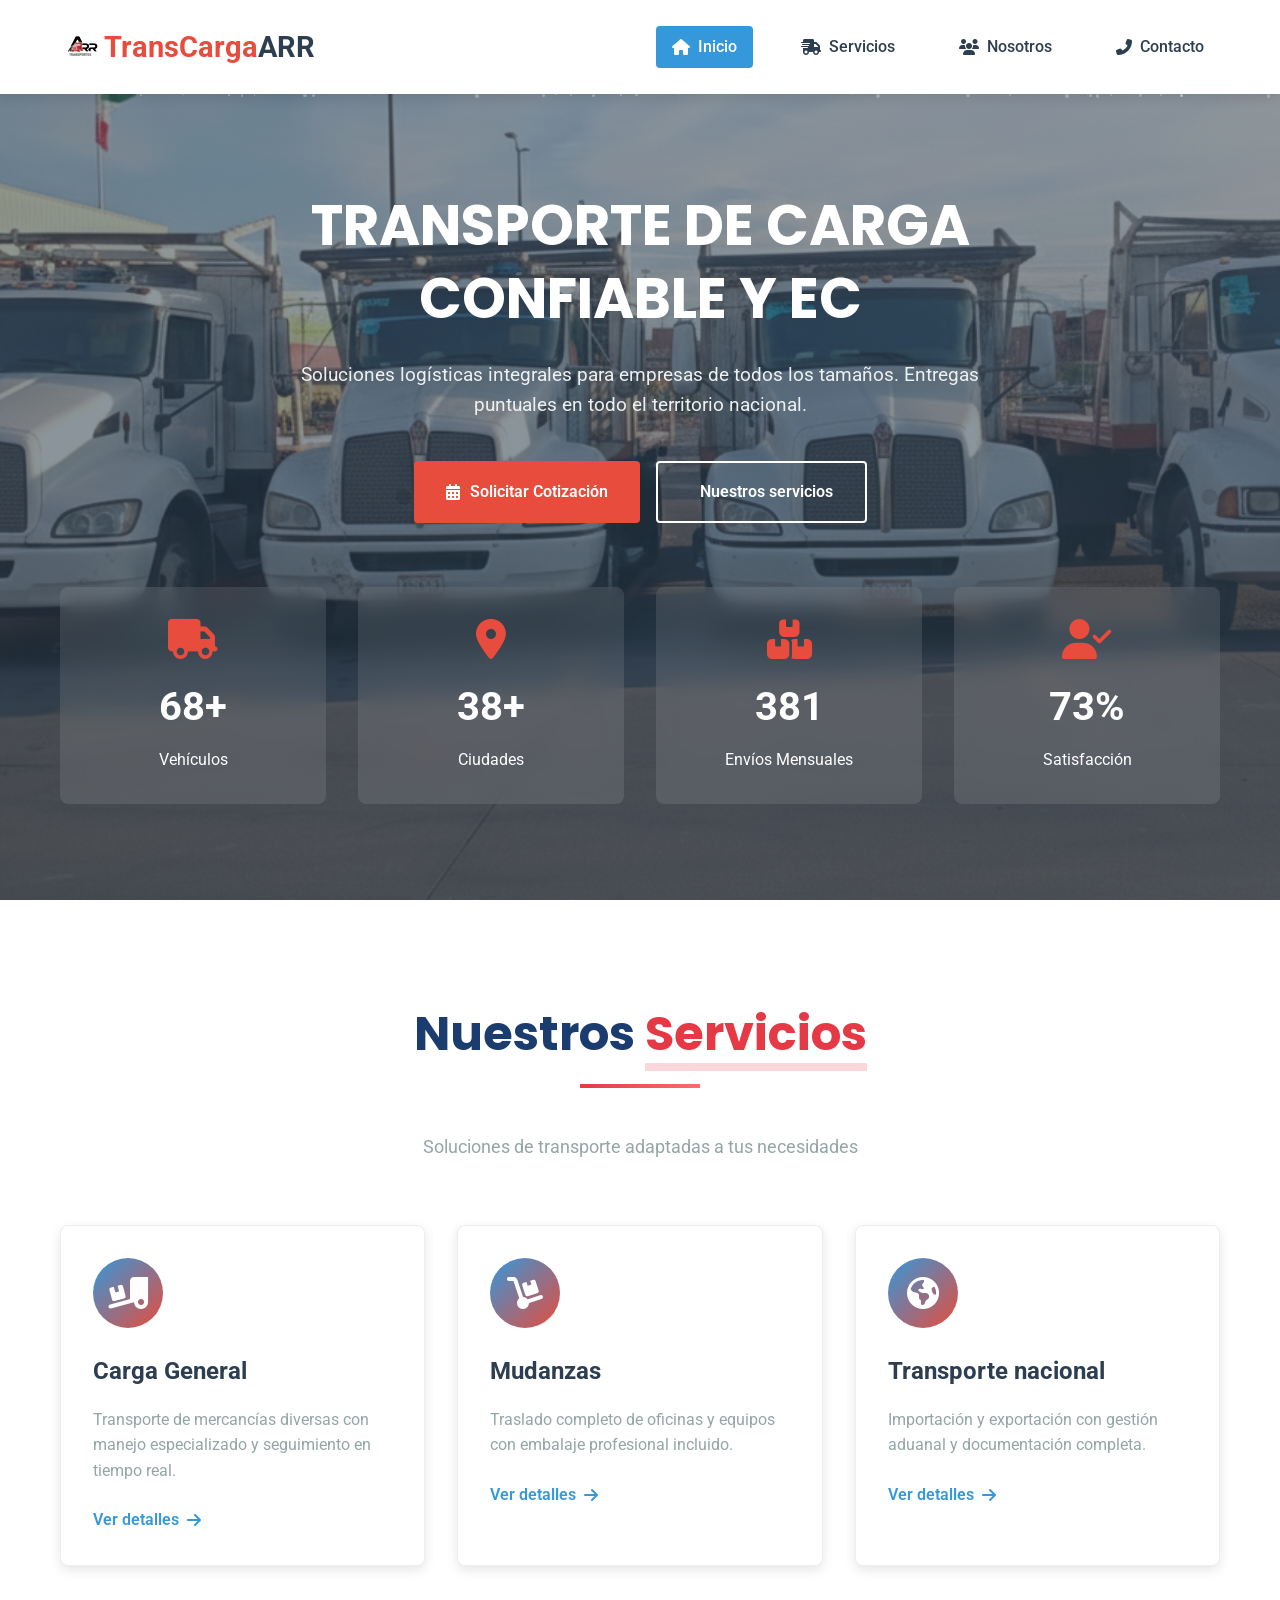
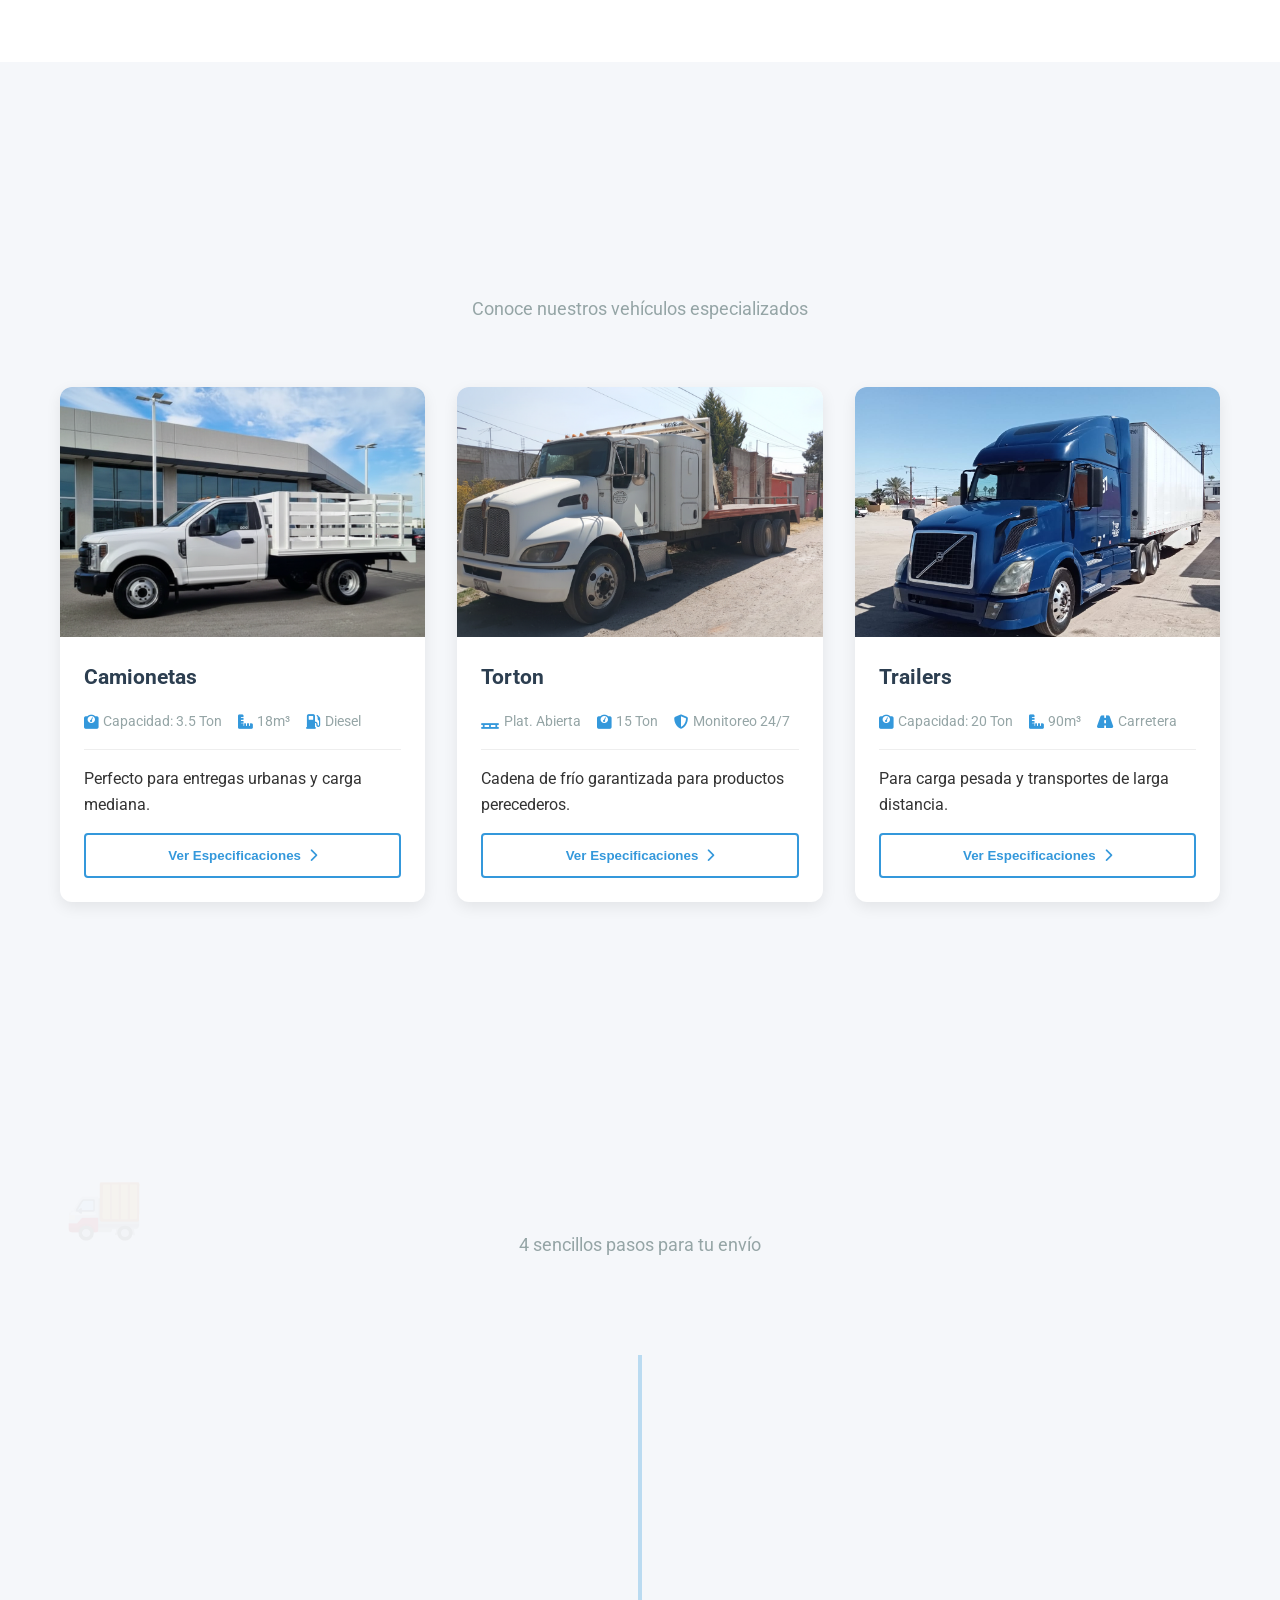
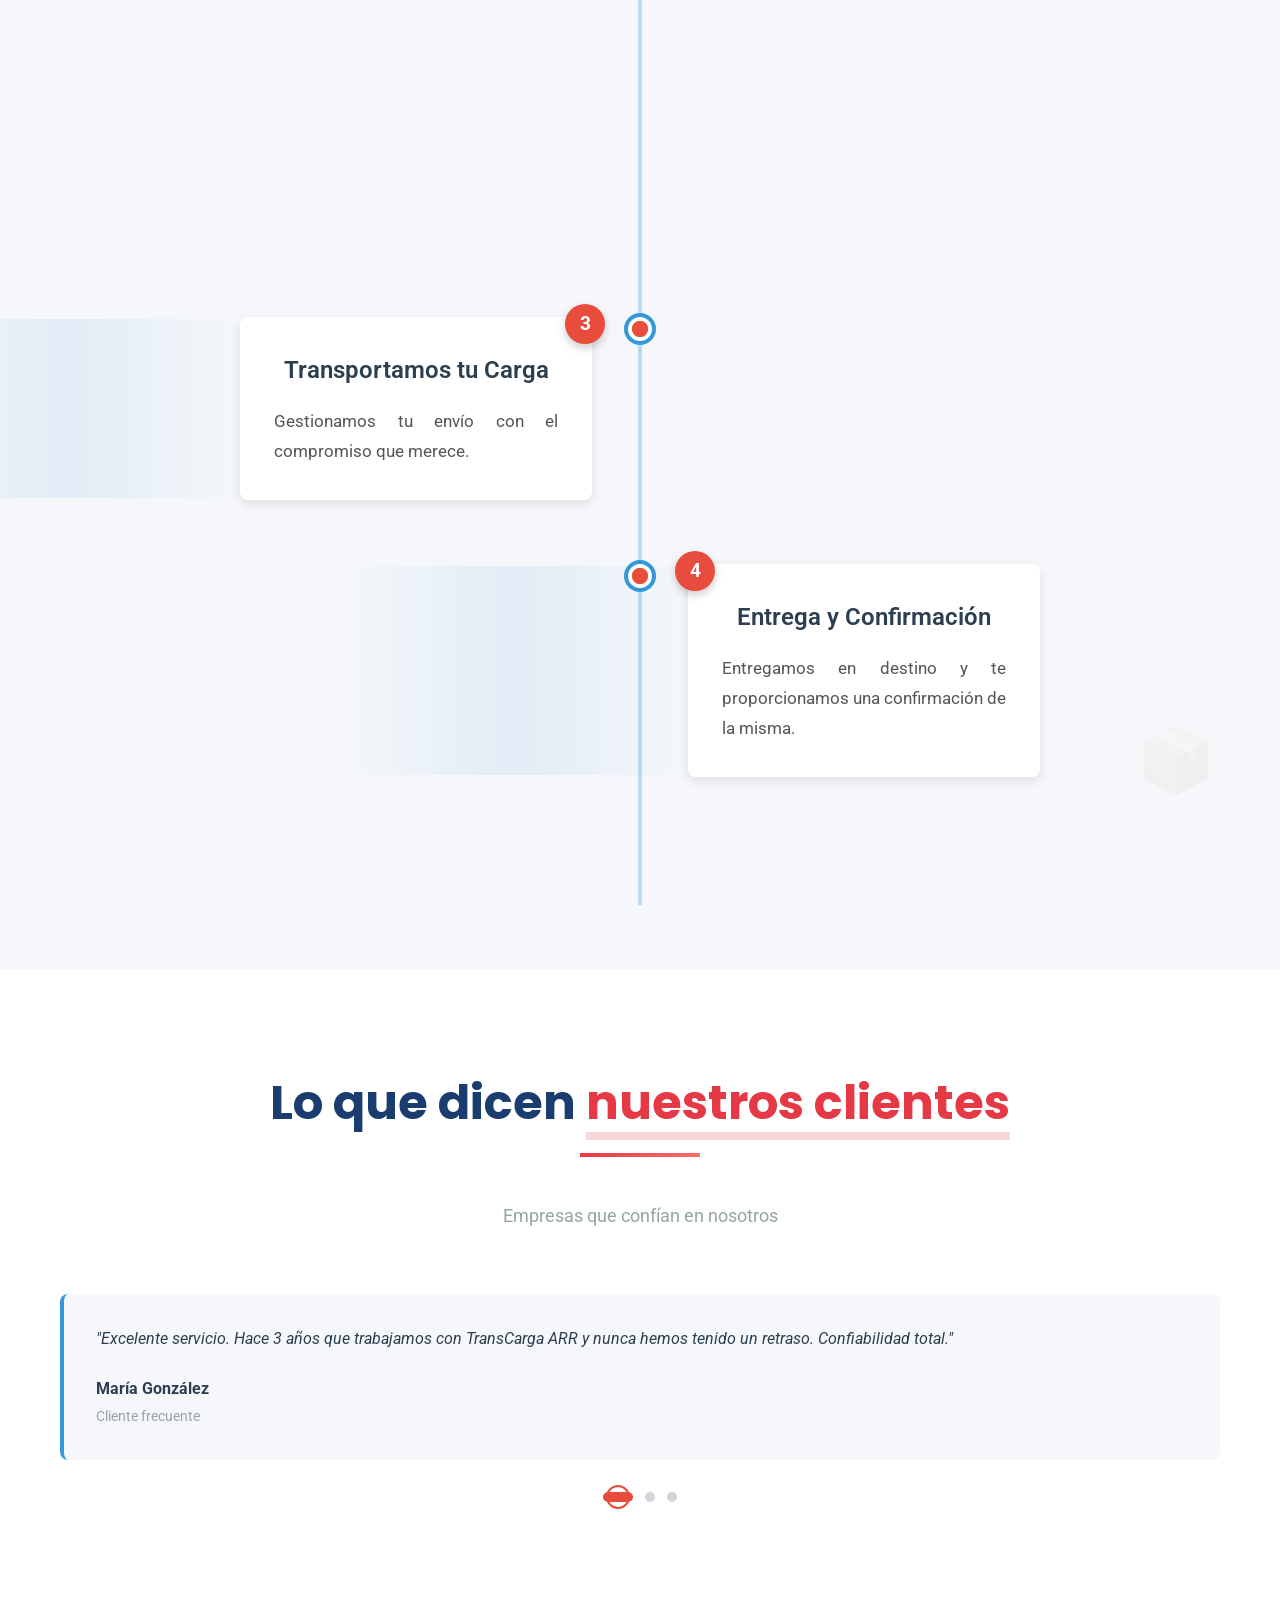
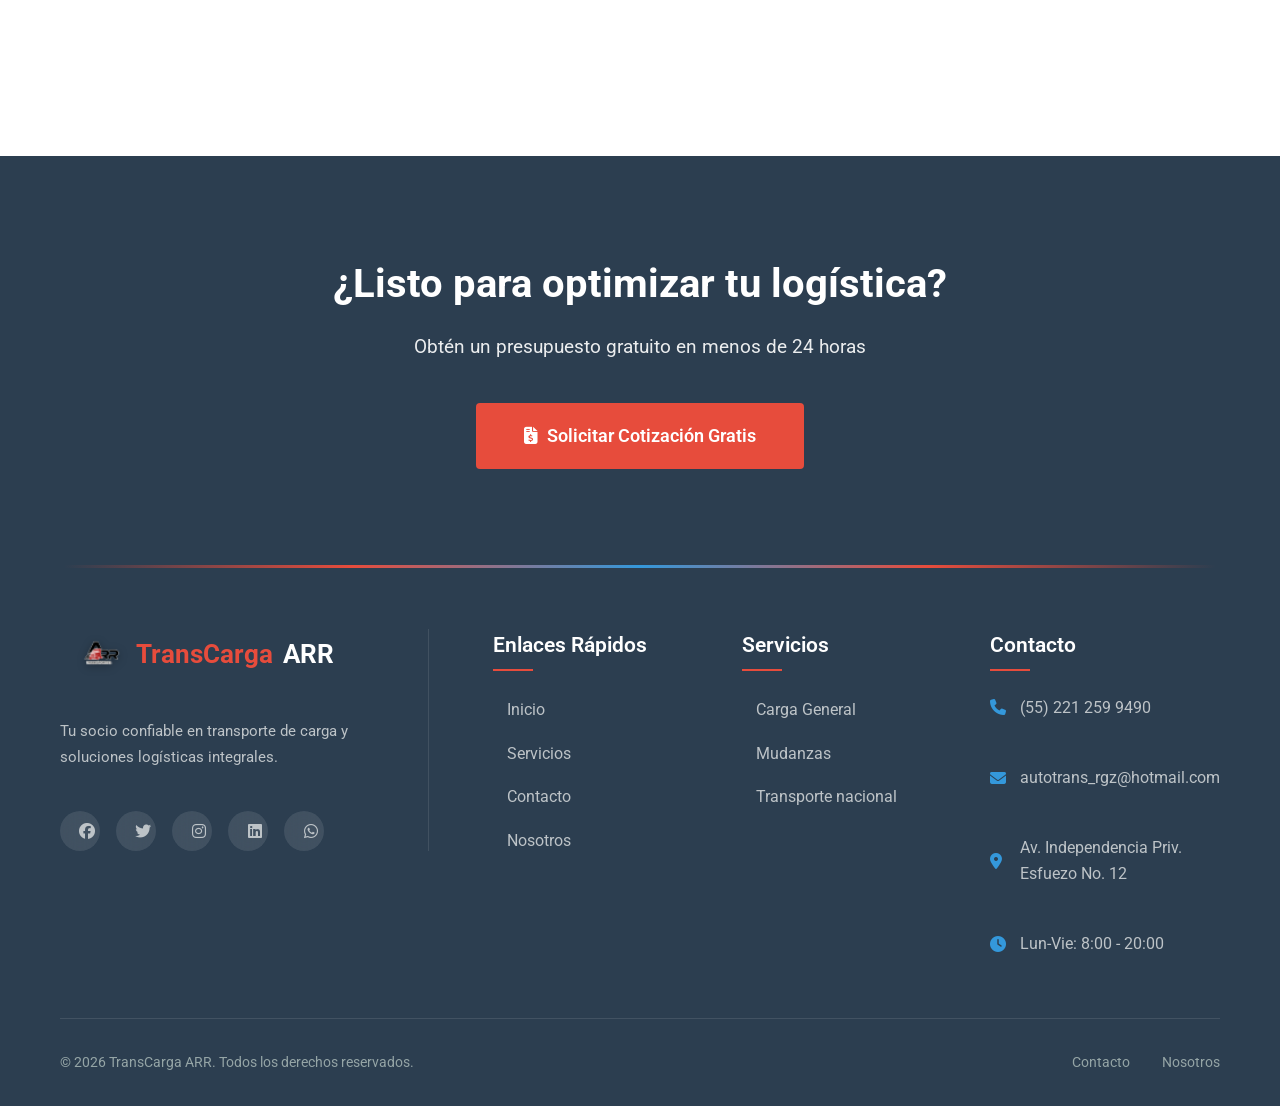
==== Index.html @ ffd0c611 "pagina web" ====
<!DOCTYPE html>
<html lang="es">
<head>
    <meta charset="UTF-8">
    <meta name="viewport" content="width=device-width, initial-scale=1.0">
    <title>TransCarga ARR - Transporte de Carga Profesional</title>
    <meta name="description" content="Servicios de transporte de carga nacional e internacional. Logística integral, seguro incluido.">
    <meta name="keywords" content="transporte, carga, logística, fletes, camiones, distribución">
    <link rel="stylesheet" href="style.css">
    <link rel="stylesheet" href="https://cdnjs.cloudflare.com/ajax/libs/font-awesome/6.4.0/css/all.min.css">
    <link href="https://fonts.googleapis.com/css2?family=Poppins:wght@300;400;500;600;700&family=Roboto:wght@400;500;700&display=swap" rel="stylesheet">
    <link rel="icon" type="image/x-icon" href="assets/logo.png">
</head>
<body>
    <!-- Header y Navegación -->
    <header class="header">
        <div class="container">
            <nav class="navbar">
                <a href="Index.html" class="logo">
                    <img src="imageWEB/logoarr.png" alt="TransCarga ARR Logo" class="logo-img">
                    <span>TransCarga</span>ARR
                </a>
                <ul class="nav-menu">
                    <li><a href="Index.html" class="nav-link active"><i class="fas fa-home"></i> Inicio</a></li>
                    <li><a href="servicios.html" class="nav-link"><i class="fas fa-shipping-fast"></i> Servicios</a></li>
                    <li><a href="Nosotros.html" class="nav-link"><i class="fas fa-users"></i> Nosotros</a></li>
                    <li><a href="contacto.html" class="nav-link"><i class="fas fa-phone-alt"></i> Contacto</a></li>
                </ul>
                <div class="hamburger">
                    <span class="bar"></span>
                    <span class="bar"></span>
                    <span class="bar"></span>
                </div>
            </nav>
        </div>
    </header>

    <!-- Hero Section con Imagen de Fondo -->
    <section class="hero debug-hero">
        <div class="container">
            <div class="hero-content">
                <h1 class="hero-title">TRANSPORTE DE CARGA <span class="highlight">CONFIABLE</span> Y ECONOMICO</h1>
                <p class="hero-subtitle">Soluciones logísticas integrales para empresas de todos los tamaños. Entregas puntuales en todo el territorio nacional.</p>
                <div class="hero-buttons">
                    <a href="contacto.html" class="btn btn-primary">
                        <i class="fas fa-calendar-alt"></i> Solicitar Cotización
                    </a>
                    <a href="servicios.html" class="btn btn-secondary">
                        <i class="#"></i> Nuestros servicios
                    </a>
                </div>
            </div>
            <div class="hero-stats">
                <div class="stat-card">
                    <i class="fas fa-truck"></i>
                    <h3>90+</h3>
                    <p>Vehículos</p>
                </div>
                <div class="stat-card">
                    <i class="fas fa-map-marker-alt"></i>
                    <h3>50+</h3>
                    <p>Ciudades</p>
                </div>
                <div class="stat-card">
                    <i class="fas fa-boxes"></i>
                    <h3>500</h3>
                    <p>Envíos Mensuales</p>
                </div>
                <div class="stat-card">
                    <i class="fas fa-user-check"></i>
                    <h3>98%</h3>
                    <p>Satisfacción</p>
                </div>
            </div>
        </div>
    </section>

    <!-- Servicios Destacados -->
    <section class="services">
        <div class="container">
            <div class="section-header">
                <h2 class="section-title">Nuestros <span class="highlight">Servicios</span></h2>
                <p class="section-subtitle">Soluciones de transporte adaptadas a tus necesidades</p>
            </div>
            <div class="services-grid">
                <div class="service-card">
                    <div class="service-icon">
                        <i class="fas fa-truck-loading"></i>
                    </div>
                    <h3>Carga General</h3>
                    <p>Transporte de mercancías diversas con manejo especializado y seguimiento en tiempo real.</p>
                    <a href="servicios.html#carga-general" class="service-link">Ver detalles <i class="fas fa-arrow-right"></i></a>
                </div>
                <div class="service-card">
                    <div class="service-icon">
                        <i class="fas fa-dolly"></i>
                    </div>
                    <h3>Mudanzas</h3>
                    <p>Traslado completo de oficinas y equipos con embalaje profesional incluido.</p>
                    <a href="servicios.html#mudanzas" class="service-link">Ver detalles <i class="fas fa-arrow-right"></i></a>
                </div>
                <div class="service-card">
                    <div class="service-icon">
                        <i class="fas fa-globe-americas"></i>
                    </div>
                    <h3>Transporte nacional</h3>
                    <p>Importación y exportación con gestión aduanal y documentación completa.</p>
                    <a href="servicios.html#internacional" class="service-link">Ver detalles <i class="fas fa-arrow-right"></i></a>
                </div>
            </div>
        </div>
    </section>

    <!-- GALERÍA DE CAMIONES INTERACTIVA (NUEVA SECCIÓN) -->
    <section class="fleet-gallery">
        <div class="container">
            <div class="section-header">
                <h2 class="section-title">Nuestra <span class="highlight">Flota</span></h2>
                <p class="section-subtitle">Conoce nuestros vehículos especializados</p>
            </div>
            
            <div class="fleet-grid">
                <!-- Camión 1 -->
                <div class="fleet-card" data-camion="camion1">
                    <div class="fleet-image">
                        <img src="imageWEB/rabon/rabon1.png" alt="Camión 3.5 Toneladas" loading="lazy">
                        <div class="fleet-overlay">
                            <button class="zoom-btn" data-image="imageWEB/rabon/rabon1.png">
                                <i class="fas fa-search-plus"></i>
                            </button>
                        </div>
                    </div>
                    <div class="fleet-info">
                        <h3>Camionetas</h3>
                        <div class="fleet-specs">
                            <span><i class="fas fa-weight"></i> Capacidad: 3.5 Ton</span>
                            <span><i class="fas fa-ruler-combined"></i> 18m³</span>
                            <span><i class="fas fa-gas-pump"></i> Diesel</span>
                        </div>
                        <p>Perfecto para entregas urbanas y carga mediana.</p>
                        <button class="btn-details" data-target="camion1">
                            Ver Especificaciones <i class="fas fa-chevron-right"></i>
                        </button>
                    </div>
                </div>

                <!-- Camión 2 -->
                <div class="fleet-card" data-camion="camion2">
                    <div class="fleet-image">
                        <img src="imageWEB/torton/torton1.png" alt="Camión Refrigerado" loading="lazy">
                        <div class="fleet-overlay">
                            <button class="zoom-btn" data-image="imageWEB/torton/torton1.png">
                                <i class="fas fa-search-plus"></i>
                            </button>
                        </div>
                    </div>
                    <div class="fleet-info">
                        <h3>Torton</h3>
                        <div class="fleet-specs">
                            <span><i class="fas fa-pallet"></i> Plat. Abierta</span>
                            <span><i class="fas fa-weight"></i> 15 Ton</span>
                            <span><i class="fas fa-shield-alt"></i> Monitoreo 24/7</span>
                        </div>
                        <p>Cadena de frío garantizada para productos perecederos.</p>
                        <button class="btn-details" data-target="camion2">
                            Ver Especificaciones <i class="fas fa-chevron-right"></i>
                        </button>
                    </div>
                </div>

                <!-- Camión 3 -->
                <div class="fleet-card" data-camion="camion3">
                    <div class="fleet-image">
                        <img src="imageWEB/trailer/trailer1.png" alt="Trailer 20 Toneladas" loading="lazy">
                        <div class="fleet-overlay">
                            <button class="zoom-btn" data-image="imageWEB/trailer/trailer1.png">
                                <i class="fas fa-search-plus"></i>
                            </button>
                        </div>
                    </div>
                    <div class="fleet-info">
                        <h3>Trailers</h3>
                        <div class="fleet-specs">
                            <span><i class="fas fa-weight"></i> Capacidad: 20 Ton</span>
                            <span><i class="fas fa-ruler-combined"></i> 90m³</span>
                            <span><i class="fas fa-road"></i> Carretera</span>
                        </div>
                        <p>Para carga pesada y transportes de larga distancia.</p>
                        <button class="btn-details" data-target="camion3">
                            Ver Especificaciones <i class="fas fa-chevron-right"></i>
                        </button>
                    </div>
                </div>
            </div>
        </div>
    </section>

    <!-- Cómo Funciona -->
    <section class="how-it-works">
        <div class="container">
            <div class="section-header">
                <h2 class="section-title">¿Cómo <span class="highlight">Funciona?</span></h2>
                <p class="section-subtitle">4 sencillos pasos para tu envío</p>
            </div>
            <div class="timeline">
                <div class="timeline-item">
                    <div class="timeline-dot"></div>
                    <div class="timeline-content">
                        <h3>Solicita tu Presupuesto</h3>
                        <p>Contáctenos, solicita tu presupuesto personalizado llamándonos directamente.</p>
                        <span class="timeline-number">1</span>
                    </div>
                </div>
                <div class="timeline-item">
                    <div class="timeline-dot"></div>
                    <div class="timeline-content">
                        <h3>Programamos la Recolección</h3>
                        <p>Coordinamos la recolección en la fecha y hora que mejor te convenga.</p>
                        <span class="timeline-number">2</span>
                    </div>
                </div>
                <div class="timeline-item">
                    <div class="timeline-dot"></div>
                    <div class="timeline-content">
                        <h3>Transportamos tu Carga</h3>
                        <p>Gestionamos tu envío con el compromiso que merece.</p>
                        <span class="timeline-number">3</span>
                    </div>
                </div>
                <div class="timeline-item">
                    <div class="timeline-dot"></div>
                    <div class="timeline-content">
                        <h3>Entrega y Confirmación</h3>
                        <p>Entregamos en destino y te proporcionamos una confirmación de la misma.</p>
                        <span class="timeline-number">4</span>
                    </div>
                </div>
            </div>
        </div>
    </section>

    <!-- Testimonios -->
    <section class="testimonials">
        <div class="container">
            <div class="section-header">
                <h2 class="section-title">Lo que dicen <span class="highlight">nuestros clientes</span></h2>
                <p class="section-subtitle">Empresas que confían en nosotros</p>
            </div>
            <div class="testimonials-grid">
                <div class="testimonial-card">
                    <div class="testimonial-content">
                        <p>"Excelente servicio. Hace 3 años que trabajamos con TransCarga ARR y nunca hemos tenido un retraso. Confiabilidad total."</p>
                    </div>
                    <div class="testimonial-author">
                        <h4>María González</h4>
                        <p>Cliente frecuente</p>
                    </div>
                </div>
                <div class="testimonial-card">
                    <div class="testimonial-content">
                        <p>"Gracias a ellos, mis envíos siempre llegan a tiempo y sin complicaciones, ademas de que se ajustan a mis exigencias."</p>
                    </div>
                    <div class="testimonial-author">
                        <h4>Carlos Ruiz</h4>
                        <p>Cliente frecuente</p>
                    </div>
                </div>
                <div class="testimonial-card">
                    <div class="testimonial-content">
                        <p>"Cuando necesito mover carga, sé que con ellos todo fluye rápido y sin estrés. ¡Son mi primera llamada y la mejor solución!"</p>
                    </div>
                    <div class="testimonial-author">
                        <h4>Ana Martínez</h4>
                        <p>Cliente frecuente</p>
                    </div>
                </div>
            </div>
        </div>
    </section>

    <!-- CTA Section -->
    <section class="cta">
        <div class="container">
            <div class="cta-content">
                <h2>¿Listo para optimizar tu logística?</h2>
                <p>Obtén un presupuesto gratuito en menos de 24 horas</p>
                <a href="contacto.html" class="btn btn-primary btn-large">
                    <i class="fas fa-file-invoice-dollar"></i> Solicitar Cotización Gratis
                </a>
            </div>
        </div>
    </section>

    <!-- Footer -->
    <footer class="footer">
        <div class="container">
            <div class="footer-grid">
                <div class="footer-col">
                    <a href="Index.html" class="logo">
                        <img src="imageWEB/logoarr.png" alt="TransCarga ARR Logo" class="logo-img">
                        <span>TransCarga</span>ARR
                    </a>
                    <p class="footer-description">
                        Tu socio confiable en transporte de carga y soluciones logísticas integrales.
                    </p>
                    <div class="social-links">
                        <a href="https://facebook.com/TransCargaARR" target="_blank" rel="noopener noreferrer"><i class="fab fa-facebook"></i></a>
                        <a href="https://twitter.com/TransCargaARR" target="_blank" rel="noopener noreferrer"><i class="fab fa-twitter"></i></a>
                        <a href="https://instagram.com/transcarga_arr" target="_blank" rel="noopener noreferrer"><i class="fab fa-instagram"></i></a>
                        <a href="https://linkedin.com/company/transcarga-arr" target="_blank" rel="noopener noreferrer"><i class="fab fa-linkedin"></i></a>
                        <a href="https://wa.me/522212599490?text=Hola,%20me%20interesa%20información%20sobre%20sus%20servicios" ><i class="fab fa-whatsapp"></i></a>
                    </div>
                </div>
                <div class="footer-col">
                    <h3>Enlaces Rápidos</h3>
                    <ul>
                        <li><a href="Index.html">Inicio</a></li>
                        <li><a href="servicios.html">Servicios</a></li>
                        <li><a href="contacto.html">Contacto</a></li>
                        <li><a href="Nosotros.html">Nosotros</a></li>
                    </ul>
                </div>
                <div class="footer-col">
                    <h3>Servicios</h3>
                    <ul>
                        <li><a href="servicios.html#carga-general">Carga General</a></li>
                        <li><a href="servicios.html#mudanzas">Mudanzas</a></li>
                        <li><a href="servicios.html#internacional">Transporte nacional</a></li>
                    </ul>
                </div>
                <div class="footer-col">
                    <h3>Contacto</h3>
                    <ul class="contact-info">
                        <li><i class="fas fa-phone"></i> (55) 221 259 9490</li>
                        <li><i class="fas fa-envelope"></i> autotrans_rgz@hotmail.com</li>
                        <li><i class="fas fa-map-marker-alt"></i> Av. Independencia Priv. Esfuezo No. 12</li>
                        <li><i class="fas fa-clock"></i> Lun-Vie: 8:00 - 20:00</li>
                    </ul>
                </div>
            </div>
            <div class="footer-bottom">
                <p>&copy; 2026 TransCarga ARR. Todos los derechos reservados.</p>
                <div class="footer-links">
                    <a href="contacto.html">Contacto</a>
                    <a href="Nosotros.html">Nosotros</a>
                </div>
            </div>
        </div>
    </footer>

    <!-- MODALES PARA IMÁGENES INTERACTIVAS -->
    <div id="imageModal" class="modal">
        <div class="modal-content">
            <span class="close-modal">&times;</span>
            <div class="modal-body">
                <img id="modalImage" src="" alt="">
                <div class="image-info">
                    <h3 id="imageTitle"></h3>
                    <p id="imageDescription"></p>
                    <div class="image-specs" id="imageSpecs"></div>
                </div>
            </div>
        </div>
    </div>

    <div id="detailsModal" class="modal">
        <div class="modal-content details-modal">
            <span class="close-modal">&times;</span>
            <div class="modal-header">
                <h2 id="detailsTitle"></h2>
            </div>
            <div class="modal-body">
                <div class="details-grid">
                    <div class="details-image">
                        <img id="detailsImage" src="" alt="">
                        <div class="details-buttons">
                            <button class="btn btn-primary" id="btnQuote">Solicitar este vehículo</button>
                            <button class="btn btn-secondary" id="btnGallery">Ver galería</button>
                        </div>
                    </div>
                    <div class="details-content">
                        <div class="details-section">
                            <h3><i class="fas fa-info-circle"></i> Descripción</h3>
                            <p id="detailsDescription"></p>
                        </div>
                        <div class="details-section">
                            <h3><i class="fas fa-cogs"></i> Especificaciones Técnicas</h3>
                            <div class="specs-grid" id="technicalSpecs"></div>
                        </div>
                        <div class="details-section">
                            <h3><i class="fas fa-check-circle"></i> Características</h3>
                            <ul id="featuresList"></ul>
                        </div>
                        <div class="details-section">
                            <h3><i class="fas fa-calendar-alt"></i> Disponibilidad</h3>
                            <div class="availability">
                                <span class="available"><i class="fas fa-check"></i> Disponible inmediatamente</span>
                                <span><i class="fas fa-clock"></i> Reserva con 24h de anticipación</span>
                            </div>
                        </div>
                    </div>
                </div>
            </div>
        </div>
    </div>

    <script src="scripts.js"></script>

        <!-- Preloader -->
    <div id="preloader">
        <div class="loader"></div>
        <div class="loader-text">Cargando TransCarga ARR...</div>
    </div>

    <!-- Script mejorado con animaciones profesionales -->
    <script>
        // Preloader
        window.addEventListener('load', function() {
            setTimeout(function() {
                const preloader = document.getElementById('preloader');
                preloader.style.opacity = '0';
                setTimeout(() => preloader.style.display = 'none', 500);
            }, 1000);
        });

        // Header con efecto al hacer scroll
        window.addEventListener('scroll', function() {
            const header = document.querySelector('.header');
            if (window.scrollY > 100) {
                header.classList.add('scrolled');
            } else {
                header.classList.remove('scrolled');
            }
        });
        
        // Animaciones al hacer scroll
        function checkScroll() {
            const elements = document.querySelectorAll('.animate-on-scroll');
            
            elements.forEach(element => {
                const elementTop = element.getBoundingClientRect().top;
                const windowHeight = window.innerHeight;
                
                if (elementTop < windowHeight - 100) {
                    element.classList.add('visible');
                }
            });
        }

        // Timeline animado
        function animateTimeline() {
            const steps = document.querySelectorAll('.step');
            steps.forEach((step, index) => {
                setTimeout(() => {
                    const stepTop = step.getBoundingClientRect().top;
                    const windowHeight = window.innerHeight;
                    
                    if (stepTop < windowHeight - 100) {
                        step.classList.add('visible');
                    }
                }, index * 200);
            });
        }

        // Carrusel de testimonios
        function initTestimonialSlider() {
            const slides = document.querySelectorAll('.testimonial-slide');
            const indicators = document.querySelectorAll('.slider-indicator');
            let currentSlide = 0;
            
            if (slides.length === 0) return;
            
            function showSlide(index) {
                // Ocultar todas las slides
                slides.forEach(slide => {
                    slide.classList.remove('active', 'prev');
                });
                
                // Mostrar slide actual
                slides[index].classList.add('active');
                
                // Configurar slide anterior
                const prevIndex = index === 0 ? slides.length - 1 : index - 1;
                slides[prevIndex].classList.add('prev');
                
                // Actualizar indicadores
                indicators.forEach((indicator, i) => {
                    indicator.classList.toggle('active', i === index);
                });
                
                currentSlide = index;
            }
            
            // Cambiar automáticamente cada 5 segundos
            setInterval(() => {
                let nextSlide = currentSlide + 1;
                if (nextSlide >= slides.length) nextSlide = 0;
                showSlide(nextSlide);
            }, 5000);
            
            // Eventos para indicadores
            indicators.forEach((indicator, index) => {
                indicator.addEventListener('click', () => showSlide(index));
            });
            
            // Mostrar primera slide
            showSlide(0);
        }

        // Efecto de partículas
        function createParticles() {
            const hero = document.querySelector('.hero');
            if (!hero) return;
            
            const particlesContainer = document.createElement('div');
            particlesContainer.className = 'particles';
            hero.appendChild(particlesContainer);
            
            // Crear partículas
            for (let i = 0; i < 30; i++) {
                const particle = document.createElement('div');
                particle.className = 'particle';
                
                // Tamaño aleatorio
                const size = Math.random() * 3 + 1;
                particle.style.width = `${size}px`;
                particle.style.height = `${size}px`;
                
                // Posición aleatoria
                particle.style.left = `${Math.random() * 100}%`;
                
                // Duración de animación aleatoria
                const duration = Math.random() * 10 + 10;
                particle.style.animationDuration = `${duration}s`;
                
                // Retraso aleatorio
                particle.style.animationDelay = `${Math.random() * 5}s`;
                
                particlesContainer.appendChild(particle);
            }
        }

        // Inicializar todas las animaciones
        document.addEventListener('DOMContentLoaded', function() {
            // Agregar clase a elementos para animación
            document.querySelectorAll('.service-card, .fleet-card, .stat-card').forEach(el => {
                el.classList.add('animate-on-scroll');
            });
             
            // Convertir testimonios a carrusel
            const testimonialGrid = document.querySelector('.testimonials-grid');
            if (testimonialGrid) {
                const slides = testimonialGrid.innerHTML;
                testimonialGrid.outerHTML = `
                    <div class="testimonials-slider">
                        ${slides}
                        <div class="slider-indicators">
                            <span class="slider-indicator"></span>
                            <span class="slider-indicator"></span>
                            <span class="slider-indicator"></span>
                        </div>
                    </div>
                `;
                
                // Agregar clases a las slides
                document.querySelectorAll('.testimonial-card').forEach((card, index) => {
                    card.classList.add('testimonial-slide');
                    if (index === 0) card.classList.add('active');
                });
            }
            
            // Inicializar funciones
            initTestimonialSlider();
            createParticles();
            
            // Escuchar eventos de scroll
            window.addEventListener('scroll', function() {
                checkScroll();
                animateTimeline();
                animateCounters();
            });
            
            // Ejecutar una vez al cargar
            checkScroll();
            animateTimeline();
            animateCounters();
            
            // Efectos hover avanzados
            document.querySelectorAll('.btn-primary').forEach(btn => {
                btn.classList.add('btn-wave');
            });
            
            document.querySelectorAll('.service-card, .fleet-card').forEach(card => {
                card.classList.add('dynamic-shadow');
            });
            
            // Agregar botones con gradiente
            document.querySelectorAll('.btn-primary').forEach(btn => {
                if (!btn.classList.contains('btn-secondary')) {
                    btn.classList.add('btn-gradient');
                }
            });
        });

        // Smooth scroll mejorado
        document.querySelectorAll('a[href^="#"]').forEach(anchor => {
            anchor.addEventListener('click', function(e) {
                const href = this.getAttribute('href');
                if (href !== '#') {
                    e.preventDefault();
                    const targetElement = document.querySelector(href);
                    if (targetElement) {
                        window.scrollTo({
                            top: targetElement.offsetTop - 80,
                            behavior: 'smooth'
                        });
                    }
                }
            });
        });

        // Efecto de máquina de escribir para hero
        function initTypewriter() {
            const heroTitle = document.querySelector('.hero-title');
            if (heroTitle) {
                const text = heroTitle.textContent;
                heroTitle.innerHTML = '';
                heroTitle.classList.add('typewriter');
                
                let i = 0;
                function typeWriter() {
                    if (i < text.length) {
                        heroTitle.innerHTML += text.charAt(i);
                        i++;
                        setTimeout(typeWriter, 50);
                    }
                }
                
                // Iniciar después de 1 segundo
                setTimeout(typeWriter, 1000);
            }
        }

        // Llamar a la función después de cargar
        setTimeout(initTypewriter, 500);
    </script>
</body>
</html>
---- style.css ----
/* Reset y configuración general */
* {
    margin: 0;
    padding: 0;
    box-sizing: border-box;
}

:root {
    --primary: #2c3e50;
    --secondary: #e74c3c;
    --accent: #3498db;
    --light: #ecf0f1;
    --dark: #2c3e50;
    --gray: #95a5a6;
    --success: #27ae60;
    --shadow: 0 4px 12px rgba(0,0,0,0.1);
    --transition: all 0.3s ease;
}

body {
    font-family: 'Roboto', sans-serif;
    line-height: 1.6;
    color: #333;
    background-color: #f9f9f9;
}

.container {
    width: 100%;
    max-width: 1200px;
    margin: 0 auto;
    padding: 0 20px;
}

/* ==================== */
/* HEADER & NAVEGACIÓN  */
/* ==================== */
.header {
    background-color: white;
    box-shadow: var(--shadow);
    position: sticky;
    top: 0;
    z-index: 1000;
}

.navbar {
    display: flex;
    justify-content: space-between;
    align-items: center;
    padding: 1.5rem 0;
}

.logo {
    display: flex;
    align-items: center;
    font-size: 1.8rem;
    font-weight: 700;
    color: var(--primary);
    text-decoration: none;
}

.logo i {
    color: var(--secondary);
    margin-right: 10px;
    font-size: 2rem;
}

.logo span {
    color: var(--secondary);
}

.nav-menu {
    display: flex;
    list-style: none;
    gap: 2rem;
}

.nav-link {
    color: var(--dark);
    text-decoration: none;
    font-weight: 500;
    padding: 0.5rem 1rem;
    border-radius: 4px;
    transition: var(--transition);
    display: flex;
    align-items: center;
    gap: 8px;
}

.nav-link:hover,
.nav-link.active {
    background-color: var(--accent);
    color: white;
}

.hamburger {
    display: none;
    cursor: pointer;
}

.bar {
    display: block;
    width: 25px;
    height: 3px;
    margin: 5px auto;
    background-color: var(--dark);
    transition: var(--transition);
}

/* ==================== */
/* HERO SECTION         */
/* ==================== */
.hero {
    background: linear-gradient(rgba(44, 62, 80, 0.5), rgba(44, 62, 80, 0.6)), 
                url('imageWEB/fondos/fondoservicios2.png') no-repeat center center/cover;
    background-size: cover;
    background-position: center;
    background-attachment: fixed;
    color: white;
    padding: 6rem 0;
    text-align: center;
    position: relative;
}

/* ==================== */
/* FIX DEFINITIVO PARA HERO-TITLE */
/* ==================== */

.hero-title {
    font-size: clamp(1.8rem, 5vw, 3.5rem) !important;
    font-weight: 700;
    margin-bottom: 1.5rem;
    font-family: 'Poppins', sans-serif;
    white-space: normal !important;
    word-wrap: break-word;
    overflow-wrap: break-word;
    line-height: 1.3 !important;
    hyphens: auto;
    max-width: 100%;
    text-align: center;
    overflow: visible !important;
    height: auto !important;
}

/* Móviles medianos */
@media (max-width: 768px) {
    .hero-title {
        font-size: clamp(1.5rem, 4.5vw, 2rem) !important;
        line-height: 1.4 !important;
        padding: 0 10px;
    }
}

/* Móviles pequeños */
@media (max-width: 480px) {
    .hero-title {
        font-size: clamp(1.3rem, 4vw, 1.7rem) !important;
        line-height: 1.4 !important;
        padding: 0 5px;
        word-break: break-word;
    }
}
/* Efecto de partículas flotantes */
.hero::before {
    content: '';
    position: absolute;
    top: 0;
    left: 0;
    right: 0;
    bottom: 0;
    background: url('data:image/svg+xml,<svg xmlns="http://www.w3.org/2000/svg" viewBox="0 0 100 100" opacity="0.1"><circle cx="50" cy="50" r="1"/></svg>');
    animation: float 20s linear infinite;
}

@keyframes float {
    0% { background-position: 0 0; }
    100% { background-position: 100px 100px; }
}

.hero-content {
    position: relative;
    z-index: 1;
    max-width: 800px;
    margin: 0 auto 4rem;
    width: 100%;
    padding: 0 20px;
    box-sizing: border-box;
}

.hero-title {
    font-size: clamp(2rem, 4vw, 3.5rem);
    font-weight: 700;
    margin-bottom: 1.5rem;
    font-family: 'Poppins', sans-serif;
    word-wrap: break-word;
    overflow-wrap: break-word;
    line-height: 1.2;
    hyphens: auto;
}

.highlight {
    color: var(--secondary);
}

.hero-subtitle {
    font-size: 1.2rem;
    margin-bottom: 2.5rem;
    color: var(--light);
}

.hero-buttons {
    display: flex;
    gap: 1rem;
    justify-content: center;
    flex-wrap: wrap;
}

.btn {
    padding: 1rem 2rem;
    border-radius: 4px;
    text-decoration: none;
    font-weight: 600;
    display: inline-flex;
    align-items: center;
    gap: 10px;
    transition: var(--transition);
    border: none;
    cursor: pointer;
    font-size: 1rem;
}

.btn-primary {
    background-color: var(--secondary);
    color: white;
}

.btn-primary:hover {
    background-color: #c0392b;
    transform: translateY(-2px);
}

.btn-secondary {
    background-color: transparent;
    color: white;
    border: 2px solid white;
}

.btn-secondary:hover {
    background-color: white;
    color: var(--primary);
}

.hero-stats {
    position: relative;
    z-index: 1;
    display: grid;
    grid-template-columns: repeat(auto-fit, minmax(200px, 1fr));
    gap: 2rem;
    margin-top: 4rem;
}

.stat-card {
    background: rgba(255, 255, 255, 0.1);
    padding: 2rem;
    border-radius: 8px;
    backdrop-filter: blur(10px);
    text-align: center;
}

.stat-card i {
    font-size: 2.5rem;
    color: var(--secondary);
    margin-bottom: 1rem;
}

.stat-card h3 {
    font-size: 2.5rem;
    margin-bottom: 0.5rem;
}

/* ==================== */
/* SERVICES GENERAL     */
/* ==================== */
.section-header {
    text-align: center;
    margin-bottom: 4rem;
}

.section-title {
    font-size: 2.5rem;
    color: var(--primary);
    margin-bottom: 1rem;
    font-family: 'Poppins', sans-serif;
}

.section-subtitle {
    color: var(--gray);
    font-size: 1.1rem;
}

.services {
    padding: 6rem 0;
    background-color: white;
}

.services-grid {
    display: grid;
    grid-template-columns: repeat(auto-fit, minmax(280px, 1fr));
    gap: 2rem;
}

.service-card {
    background: white;
    border-radius: 8px;
    padding: 2rem;
    box-shadow: var(--shadow);
    transition: var(--transition);
    border: 1px solid #eee;
}

.service-card:hover {
    transform: translateY(-10px);
    border-color: var(--accent);
}

.service-icon {
    width: 70px;
    height: 70px;
    background: linear-gradient(135deg, var(--accent), var(--secondary));
    border-radius: 50%;
    display: flex;
    align-items: center;
    justify-content: center;
    margin-bottom: 1.5rem;
}

.service-icon i {
    font-size: 2rem;
    color: white;
}

.service-card h3 {
    font-size: 1.5rem;
    margin-bottom: 1rem;
    color: var(--primary);
}

.service-card p {
    color: var(--gray);
    margin-bottom: 1.5rem;
}

.service-link {
    color: var(--accent);
    text-decoration: none;
    font-weight: 600;
    display: flex;
    align-items: center;
    gap: 8px;
}

/* ==================== */
/* FLEET GALLERY        */
/* ==================== */
.fleet-gallery {
    padding: 6rem 0;
    background-color: #f5f7fa;
}

.fleet-grid {
    display: grid;
    grid-template-columns: repeat(auto-fit, minmax(350px, 1fr));
    gap: 2rem;
    margin-top: 3rem;
}

.fleet-card {
    background: white;
    border-radius: 12px;
    overflow: hidden;
    box-shadow: 0 5px 15px rgba(0,0,0,0.08);
    transition: all 0.3s ease;
    position: relative;
}

.fleet-card:hover {
    transform: translateY(-10px);
    box-shadow: 0 15px 30px rgba(0,0,0,0.15);
}

.fleet-image {
    position: relative;
    height: 250px;
    overflow: hidden;
}

.fleet-image img {
    width: 100%;
    height: 100%;
    object-fit: cover;
    transition: transform 0.5s ease;
}

.fleet-card:hover .fleet-image img {
    transform: scale(1.05) rotate(1deg);
}

.fleet-overlay {
    position: absolute;
    top: 0;
    left: 0;
    right: 0;
    bottom: 0;
    background: rgba(0,0,0,0.3);
    display: flex;
    align-items: center;
    justify-content: center;
    opacity: 0;
    transition: opacity 0.3s ease;
}

.fleet-card:hover .fleet-overlay {
    opacity: 1;
}

.zoom-btn {
    width: 50px;
    height: 50px;
    border-radius: 50%;
    background: white;
    border: none;
    color: var(--primary);
    font-size: 1.2rem;
    cursor: pointer;
    display: flex;
    align-items: center;
    justify-content: center;
    transition: all 0.3s ease;
}

.zoom-btn:hover {
    background: var(--accent);
    color: white;
    transform: scale(1.1);
}

.fleet-info {
    padding: 1.5rem;
}

.fleet-info h3 {
    font-size: 1.3rem;
    color: var(--primary);
    margin-bottom: 1rem;
}

.fleet-specs {
    display: flex;
    flex-wrap: wrap;
    gap: 1rem;
    margin-bottom: 1rem;
    padding-bottom: 1rem;
    border-bottom: 1px solid #eee;
}

.fleet-specs span {
    display: flex;
    align-items: center;
    gap: 5px;
    color: var(--gray);
    font-size: 0.9rem;
}

.fleet-specs i {
    color: var(--accent);
}

.btn-details {
    background: none;
    border: 2px solid var(--accent);
    color: var(--accent);
    padding: 0.8rem 1.5rem;
    border-radius: 4px;
    font-weight: 600;
    cursor: pointer;
    display: flex;
    align-items: center;
    justify-content: center;
    gap: 8px;
    width: 100%;
    transition: all 0.3s ease;
    margin-top: 1rem;
}

.btn-details:hover {
    background: var(--accent);
    color: white;
}

/* ==================== */
/* HOW IT WORKS         */
/* ==================== */
.how-it-works {
    padding: 6rem 0;
    background-color: #f5f7fa;
}

.timeline {
    position: relative;
    max-width: 900px;
    margin: 0 auto;
    padding: 2rem 0;
}

/* Línea central decorativa */
.timeline::before {
    content: '';
    position: absolute;
    left: 50%;
    transform: translateX(-50%);
    width: 3px;
    height: 100%;
    background: linear-gradient(to bottom, var(--accent), var(--secondary));
    opacity: 0.3;
}

.timeline-item {
    position: relative;
    margin-bottom: 3rem;
    display: flex;
    flex-direction: column;
    align-items: center;
}

.timeline-dot {
    width: 50px;
    height: 50px;
    background: linear-gradient(135deg, var(--accent), var(--secondary));
    border-radius: 50%;
    display: flex;
    align-items: center;
    justify-content: center;
    margin-bottom: 1.5rem;
    box-shadow: 0 5px 15px rgba(52, 152, 219, 0.3);
    position: relative;
    z-index: 2;
}

.timeline-dot::after {
    content: '';
    position: absolute;
    width: 100%;
    height: 100%;
    background: inherit;
    border-radius: 50%;
    animation: pulse-ring 2s infinite;
    z-index: -1;
}

@keyframes pulse-ring {
    0% {
        transform: scale(1);
        opacity: 0.8;
    }
    50% {
        transform: scale(1.3);
        opacity: 0;
    }
    100% {
        transform: scale(1);
        opacity: 0;
    }
}

.timeline-content {
    background: white;
    padding: 3.5rem 3rem;
    border-radius: 15px;
    box-shadow: 0 10px 30px rgba(0,0,0,0.08);
    position: relative;
    text-align: center;
    max-width: 750px;
    width: 100%;
    transition: all 0.4s ease;
    border: 2px solid transparent;
    min-height: 180px;
}

.timeline-content:hover {
    transform: translateY(-8px);
    box-shadow: 0 20px 40px rgba(0,0,0,0.12);
    border-color: var(--accent);
}

.timeline-content h3 {
    color: var(--primary);
    font-size: 1.5rem;
    margin-bottom: 1rem;
    font-weight: 600;
}

.timeline-content p {
    color: #555;
    line-height: 1.8;
    text-align: justify;
    text-justify: inter-word;  
    margin: 0;
    font-size: 1.05rem;
    hyphens: auto;
    word-spacing: normal;
    max-width: 100%;
}

.timeline-number {
    position: absolute;
    top: -20px;
    right: 20px;
    width: 45px;
    height: 45px;
    background: var(--secondary);
    color: white;
    border-radius: 50%;
    display: flex;
    align-items: center;
    justify-content: center;
    font-weight: bold;
    font-size: 1.3rem;
    box-shadow: 0 4px 12px rgba(231, 76, 60, 0.4);
    z-index: 3;
}

/* Animación de entrada progresiva */
.timeline-item {
    opacity: 0;
    transform: translateY(30px);
}

.timeline-item.visible {
    animation: slideInTimeline 0.6s ease forwards;
}

@keyframes slideInTimeline {
    to {
        opacity: 1;
        transform: translateY(0);
    }
}

/* Delay progresivo para cada item */
.timeline-item:nth-child(1).visible { animation-delay: 0.1s; }
.timeline-item:nth-child(2).visible { animation-delay: 0.3s; }
.timeline-item:nth-child(3).visible { animation-delay: 0.5s; }
.timeline-item:nth-child(4).visible { animation-delay: 0.7s; }

/* ==================== */
/* ANIMACIÓN OPCIONAL PREMIUM */
/* ==================== */

/* Iconos flotantes en el fondo (OPCIONAL) */
.how-it-works {
    position: relative;
    overflow: hidden;
}

.how-it-works::before {
    content: '🚚';
    position: absolute;
    top: 10%;
    left: 5%;
    font-size: 4rem;
    opacity: 0.05;
    animation: float-icon 6s ease-in-out infinite;
}

.how-it-works::after {
    content: '📦';
    position: absolute;
    bottom: 10%;
    right: 5%;
    font-size: 4rem;
    opacity: 0.05;
    animation: float-icon 8s ease-in-out infinite reverse;
}

@keyframes float-icon {
    0%, 100% { transform: translateY(0) rotate(0deg); }
    50% { transform: translateY(-30px) rotate(10deg); }
}

/* Efecto de brillo al hacer hover */
.timeline-content::before {
    content: '';
    position: absolute;
    top: 0;
    left: -100%;
    width: 100%;
    height: 100%;
    background: linear-gradient(90deg, transparent, rgba(52, 152, 219, 0.1), transparent);
    transition: left 0.5s ease;
}

.timeline-content:hover::before {
    left: 100%;
}

/* Responsive */
@media (max-width: 768px) {
    .timeline::before {
        left: 25px;
    }
    
    .timeline-item {
        align-items: flex-start;
        padding-left: 60px;
    }
    
    .timeline-dot {
        position: absolute;
        left: 0;
        top: 0;
        margin-bottom: 0;
    }
    
    .timeline-content {
        max-width: 100%;
    }
    
    .timeline-content p {
        text-align: left;
    }
    
    .timeline-number {
        right: 10px;
        width: 40px;
        height: 40px;
        font-size: 1.1rem;
    }
}

.step-content h3 {
    font-size: 1.5rem;
    margin-bottom: 0.5rem;
    color: var(--primary);
}

/* ==================== */
/* TESTIMONIALS         */
/* ==================== */
.testimonials {
    padding: 6rem 0;
    background-color: white;
}

.testimonials-grid {
    display: grid;
    grid-template-columns: repeat(auto-fit, minmax(300px, 1fr));
    gap: 2rem;
}

.testimonial-card {
    background: #f5f7fa;
    padding: 2rem;
    border-radius: 8px;
    border-left: 4px solid var(--accent);
}

.testimonial-content p {
    font-style: italic;
    color: var(--dark);
    margin-bottom: 1.5rem;
}

.testimonial-author h4 {
    color: var(--primary);
    margin-bottom: 0.25rem;
}

.testimonial-author p {
    color: var(--gray);
    font-size: 0.9rem;
}

/* ==================== */
/* CTA SECTION          */
/* ==================== */
.cta {
    background: linear-gradient(135deg, var(--primary), var(--dark));
    color: white;
    padding: 6rem 0;
    text-align: center;
}

.cta h2 {
    font-size: 2.5rem;
    margin-bottom: 1rem;
}

.cta p {
    font-size: 1.2rem;
    margin-bottom: 2.5rem;
    opacity: 0.9;
}

.btn-large {
    padding: 1.2rem 3rem;
    font-size: 1.1rem;
}

/* ========================================================================= */
/* FOOTER RESPONSIVE */
/* ========================================================================= */

/* ────────────────────────────────────────────────────────────────────── */
/* BASE DEL FOOTER */
/* ────────────────────────────────────────────────────────────────────── */

.footer {
    background-color: var(--dark);
    color: white;
    padding: 4rem 0 2rem;
    position: relative;
}

/* Separador visual arriba del footer */
.footer::before {
    content: '';
    position: absolute;
    top: 0;
    left: 50%;
    transform: translateX(-50%);
    width: 90%;
    max-width: 1200px;
    height: 3px;
    background: linear-gradient(90deg, 
        transparent, 
        var(--secondary), 
        var(--accent), 
        var(--secondary), 
        transparent);
}

/* ────────────────────────────────────────────────────────────────────── */
/* GRID DEL FOOTER - DESKTOP (Pantallas grandes) */
/* ────────────────────────────────────────────────────────────────────── */

.footer-grid {
    display: grid;
    grid-template-columns: 2fr 1fr 1fr 1.2fr; /* Logo más ancho */
    gap: 4rem;
    margin-bottom: 3rem;
    align-items: start;
}

/* ────────────────────────────────────────────────────────────────────── */
/* COLUMNAS DEL FOOTER */
/* ────────────────────────────────────────────────────────────────────── */

.footer-col {
    display: flex;
    flex-direction: column;
}

/* PRIMERA COLUMNA - Logo y descripción */
.footer-col:first-child {
    padding-right: 3rem;
    border-right: 1px solid rgba(255, 255, 255, 0.1);
}

/* ────────────────────────────────────────────────────────────────────── */
/* LOGO DEL FOOTER */
/* ────────────────────────────────────────────────────────────────────── */

.footer .logo {
    display: inline-flex;
    align-items: center;
    gap: 10px;
    font-size: 1.6rem;
    font-weight: 700;
    color: white;
    text-decoration: none;
    margin-bottom: 1.5rem;
    width: fit-content;
    transition: all 0.3s ease;
}

.footer .logo:hover {
    transform: translateX(5px);
    color: var(--secondary);
}

.footer .logo-img {
    width: 50px;
    height: 50px;
    object-fit: contain;
    flex-shrink: 0;
    filter: drop-shadow(0 2px 4px rgba(0,0,0,0.3));
}

.footer .logo span {
    color: var(--secondary);
    white-space: nowrap;
}

/* ────────────────────────────────────────────────────────────────────── */
/* DESCRIPCIÓN DEL FOOTER */
/* ────────────────────────────────────────────────────────────────────── */

.footer-description {
    margin: 0 0 1.5rem 0;
    color: #bdc3c7;
    line-height: 1.7;
    max-width: 320px;
    font-size: 0.95rem;
}

/* ────────────────────────────────────────────────────────────────────── */
/* TÍTULOS DE COLUMNAS */
/* ────────────────────────────────────────────────────────────────────── */

.footer-col h3 {
    font-size: 1.2rem;
    margin-bottom: 1.5rem;
    color: white;
    font-weight: 600;
    position: relative;
    padding-bottom: 0.5rem;
}

.footer-col h3::after {
    content: '';
    position: absolute;
    bottom: 0;
    left: 0;
    width: 40px;
    height: 2px;
    background: var(--secondary);
}

/* ────────────────────────────────────────────────────────────────────── */
/* LISTAS Y ENLACES */
/* ────────────────────────────────────────────────────────────────────── */

.footer-col ul {
    list-style: none;
    padding: 0;
    margin: 0;
}

.footer-col ul li {
    margin-bottom: 0.8rem;
}

.footer-col a {
    color: #bdc3c7;
    text-decoration: none;
    transition: all 0.3s ease;
    display: inline-flex;
    align-items: center;
    gap: 8px;
}

.footer-col a:hover {
    color: var(--secondary);
    padding-left: 8px;
}

/* Flecha al hacer hover */
.footer-col a::before {
    content: '›';
    color: var(--accent);
    font-size: 1.2rem;
    opacity: 0;
    transition: opacity 0.3s ease;
}

.footer-col a:hover::before {
    opacity: 1;
}

/* ────────────────────────────────────────────────────────────────────── */
/* INFORMACIÓN DE CONTACTO */
/* ────────────────────────────────────────────────────────────────────── */

.contact-info {
    list-style: none;
    padding: 0;
}

.contact-info li {
    display: flex;
    align-items: center;
    gap: 10px;
    margin-bottom: 1rem;
    color: #bdc3c7;
}

.contact-info i {
    color: var(--accent);
    width: 20px;
    flex-shrink: 0;
}

/* ────────────────────────────────────────────────────────────────────── */
/* REDES SOCIALES */
/* ────────────────────────────────────────────────────────────────────── */

.social-links {
    display: flex;
    gap: 1rem;
    margin-top: 1.5rem;
    flex-wrap: wrap;
}

.social-links a {
    width: 40px;
    height: 40px;
    background: rgba(255, 255, 255, 0.1);
    border-radius: 50%;
    display: flex;
    align-items: center;
    justify-content: center;
    color: white;
    text-decoration: none;
    transition: all 0.3s ease;
    backdrop-filter: blur(10px);
}

.social-links a:hover {
    background: var(--secondary);
    transform: translateY(-5px) rotate(10deg);
    box-shadow: 0 5px 15px rgba(231, 76, 60, 0.4);
}

/* Colores específicos por red social */
.social-links a:nth-child(1):hover { background: #1877f2; } /* Facebook */
.social-links a:nth-child(2):hover { background: #1da1f2; } /* Twitter */
.social-links a:nth-child(3):hover { background: #e4405f; } /* Instagram */
.social-links a:nth-child(4):hover { background: #0077b5; } /* LinkedIn */
.social-links a:nth-child(5):hover { background: #25d366; } /* WhatsApp */

/* ────────────────────────────────────────────────────────────────────── */
/* FOOTER BOTTOM */
/* ────────────────────────────────────────────────────────────────────── */

.footer-bottom {
    border-top: 1px solid rgba(255, 255, 255, 0.1);
    padding-top: 2rem;
    display: flex;
    justify-content: space-between;
    align-items: center;
    flex-wrap: wrap;
    gap: 1rem;
}

.footer-bottom p {
    margin: 0;
    color: #95a5a6;
    font-size: 0.9rem;
}

.footer-links {
    display: flex;
    gap: 2rem;
}

.footer-links a {
    color: #95a5a6;
    text-decoration: none;
    font-size: 0.9rem;
    transition: all 0.3s ease;
    position: relative;
}

.footer-links a::after {
    content: '';
    position: absolute;
    bottom: -3px;
    left: 0;
    width: 0;
    height: 2px;
    background: var(--secondary);
    transition: width 0.3s ease;
}

.footer-links a:hover::after {
    width: 100%;
}

.footer-links a:hover {
    color: white;
}

/* ========================================================================= */
/* RESPONSIVE - TABLET (1024px y menos) */
/* ========================================================================= */

@media (max-width: 1024px) {
    .footer {
        padding: 3rem 0 2rem;
    }
    
    .footer-grid {
        grid-template-columns: 1fr 1fr; /* 2 columnas en tablet */
        gap: 2.5rem;
    }
    
    /* Logo ocupa todo el ancho arriba */
    .footer-col:first-child {
        grid-column: 1 / -1; /* Span completo */
        border-right: none;
        border-bottom: 1px solid rgba(255, 255, 255, 0.1);
        padding-bottom: 2rem;
        padding-right: 0;
        max-width: 100%;
        text-align: center;
    }
    
    .footer .logo {
        justify-content: center;
        margin: 0 auto 1rem;
    }
    
    .footer-description {
        max-width: 100%;
        text-align: center;
        margin-left: auto;
        margin-right: auto;
    }
    
    .social-links {
        justify-content: center;
    }
    
    /* Centrar títulos de las otras columnas */
    .footer-col h3 {
        text-align: center;
    }
    
    .footer-col h3::after {
        left: 50%;
        transform: translateX(-50%);
    }
}

/* ========================================================================= */
/* RESPONSIVE - MÓVIL (768px y menos) */
/* ========================================================================= */

@media (max-width: 768px) {
    .footer {
        padding: 3rem 0 1.5rem;
    }
    
    .footer-grid {
        grid-template-columns: 1fr; /* 1 columna en móvil */
        gap: 2rem;
        text-align: center;
    }
    
    .footer-col:first-child {
        border-bottom: 2px solid rgba(255, 255, 255, 0.1);
        padding-bottom: 2rem;
    }
    
    .footer .logo {
        font-size: 1.4rem;
        justify-content: center;
    }
    
    .footer .logo-img {
        width: 40px;
        height: 40px;
    }
    
    .footer-description {
        font-size: 0.9rem;
    }
    
    .footer-col h3 {
        font-size: 1.1rem;
        text-align: center;
    }
    
    .footer-col ul {
        text-align: center;
    }
    
    .footer-col a {
        justify-content: center;
    }
    
    /* Centrar información de contacto */
    .contact-info {
        text-align: center;
    }
    
    .contact-info li {
        justify-content: center;
    }
    
    /* Footer bottom en columna */
    .footer-bottom {
        flex-direction: column;
        text-align: center;
        gap: 1rem;
    }
    
    .footer-links {
        flex-direction: column;
        gap: 0.5rem;
    }
}

/* ========================================================================= */
/* RESPONSIVE - MÓVIL PEQUEÑO (480px y menos) */
/* ========================================================================= */

@media (max-width: 480px) {
    .footer {
        padding: 2.5rem 0 1rem;
    }
    
    .footer::before {
        width: 95%;
        height: 2px;
    }
    
    .footer-grid {
        gap: 1.5rem;
    }
    
    .footer .logo {
        font-size: 1.3rem;
        flex-direction: column;
        gap: 0.5rem;
    }
    
    .footer .logo-img {
        width: 35px;
        height: 35px;
    }
    
    .footer-description {
        font-size: 0.85rem;
        padding: 0 1rem;
    }
    
    .footer-col h3 {
        font-size: 1rem;
    }
    
    .footer-col a {
        font-size: 0.9rem;
    }
    
    .social-links {
        gap: 0.8rem;
    }
    
    .social-links a {
        width: 35px;
        height: 35px;
        font-size: 0.9rem;
    }
    
    .contact-info li {
        font-size: 0.9rem;
    }
    
    .footer-bottom p {
        font-size: 0.8rem;
    }
    
    .footer-links a {
        font-size: 0.8rem;
    }
}

.footer-description {
    margin: 1rem 0;
    color: #bdc3c7;
}

.social-links {
    display: flex;
    gap: 1rem;
    margin-top: 1.5rem;
}

.social-links a {
    width: 40px;
    height: 40px;
    background: rgba(255, 255, 255, 0.1);
    border-radius: 50%;
    display: flex;
    align-items: center;
    justify-content: center;
    color: white;
    text-decoration: none;
    transition: var(--transition);
}

.social-links a:hover {
    background: var(--accent);
    transform: translateY(-3px);
}

.footer-col h3 {
    font-size: 1.3rem;
    margin-bottom: 1.5rem;
    color: white;
}

.footer-col ul {
    list-style: none;
}

.footer-col ul li {
    margin-bottom: 0.8rem;
}

.footer-col a {
    color: #bdc3c7;
    text-decoration: none;
    transition: var(--transition);
}

.footer-col a:hover {
    color: var(--accent);
    padding-left: 5px;
}

.contact-info li {
    display: flex;
    align-items: center;
    gap: 10px;
    margin-bottom: 1rem;
}

.contact-info i {
    color: var(--accent);
    width: 20px;
}

.footer-bottom {
    border-top: 1px solid rgba(255, 255, 255, 0.1);
    padding-top: 2rem;
    display: flex;
    justify-content: space-between;
    align-items: center;
    flex-wrap: wrap;
    gap: 1rem;
}

.footer-links {
    display: flex;
    gap: 2rem;
}

/* ==================== */
/* ZOOM INTERACTIVO MEJORADO */
/* ==================== */
.service-detail-image {
    position: relative;
    overflow: hidden;
    border-radius: 12px;
    cursor: pointer;
    height: 300px;
    margin-bottom: 1.5rem;
    transition: all 0.3s ease;
    background: #f8f9fa;
}

.service-detail-image:hover {
    transform: translateY(-5px);
    box-shadow: 0 10px 30px rgba(0, 0, 0, 0.2);
}

.service-main-image {
    width: 100%;
    height: 100%;
    object-fit: cover;
    transition: transform 0.5s ease;
    transform-origin: center center;
}

/* Efecto hover: imagen crece ligeramente */
.service-detail-image:hover .service-main-image {
    transform: scale(1.08);
}

/* Indicador visual de que es clickeable */
.service-detail-image::after {
    content: '';
    position: absolute;
    top: 0;
    left: 0;
    width: 100%;
    height: 100%;
    background: linear-gradient(to bottom, transparent 70%, rgba(0,0,0,0.3) 100%);
    opacity: 0;
    transition: opacity 0.3s ease;
    pointer-events: none;
}

.service-detail-image:hover::after {
    opacity: 1;
}

/* Icono de lupa que aparece al hover */
.zoom-indicator {
    position: absolute;
    top: 50%;
    left: 50%;
    transform: translate(-50%, -50%) scale(0);
    width: 50px;
    height: 50px;
    background: rgba(231, 76, 60, 0.9);
    border-radius: 50%;
    display: flex;
    align-items: center;
    justify-content: center;
    color: white;
    font-size: 1.3rem;
    opacity: 0;
    transition: all 0.3s ease;
    z-index: 10;
    pointer-events: none;
    box-shadow: 0 4px 12px rgba(0, 0, 0, 0.3);
}

.service-detail-image:hover .zoom-indicator {
    opacity: 1;
    transform: translate(-50%, -50%) scale(1);
}

/* MODAL DE ZOOM - CENTRADO Y PROPORCIONAL */
.service-zoom-modal {
    position: fixed;
    top: 0;
    left: 0;
    width: 100%;
    height: 100%;
    background: rgba(0, 0, 0, 0.95);
    display: none;
    align-items: center;
    justify-content: center;
    z-index: 2001;
    opacity: 0;
    transition: opacity 0.3s ease;
    padding: 20px;
}

.service-zoom-modal.active {
    display: flex;
    opacity: 1;
    animation: modalOpen 0.3s ease;
}

@keyframes modalOpen {
    from {
        opacity: 0;
        transform: translateY(-50px);
    }
    to {
        opacity: 1;
        transform: translateY(0);
    }
}

.service-zoom-modal-content {
    position: relative;
    width: auto;
    max-width: 800px;
    max-height: 85vh;
    background: white;
    border-radius: 12px;
    overflow: hidden;
    box-shadow: 0 20px 60px rgba(0, 0, 0, 0.5);
    display: flex;
    flex-direction: column;
}

/* CONTENEDOR DE IMAGEN CENTRADO */
.service-zoom-image-container {
    flex: 1;
    display: flex;
    align-items: center;
    justify-content: center;
    padding: 30px;
    background: #f8f9fa;
    min-height: 300px;
    max-height: 60vh;
    overflow: hidden;
}

.service-zoom-modal-image {
    max-width: 100%;
    max-height: 100%;
    width: auto;
    height: auto;
    object-fit: contain;
    display: block;
    border-radius: 8px;
    box-shadow: 0 5px 15px rgba(0, 0, 0, 0.1);
}

/* Área de texto en la parte inferior */
.service-zoom-text-area {
    padding: 25px;
    background: white;
    border-top: 1px solid #eee;
    flex-shrink: 0;
}

.service-zoom-text-title {
    font-size: 1.4rem;
    color: var(--primary);
    margin-bottom: 10px;
    font-weight: 600;
}

.service-zoom-text-description {
    color: #666;
    line-height: 1.6;
    font-size: 1rem;
    margin: 0;
}

/* Botón de cerrar */
.service-zoom-close-btn {
    position: absolute;
    top: 15px;
    right: 15px;
    background: rgba(231, 76, 60, 0.9);
    color: white;
    border: none;
    width: 40px;
    height: 40px;
    border-radius: 50%;
    font-size: 1.2rem;
    cursor: pointer;
    transition: all 0.3s ease;
    z-index: 10;
    display: flex;
    align-items: center;
    justify-content: center;
}

.service-zoom-close-btn:hover {
    background: rgba(192, 57, 43, 0.9);
    transform: rotate(90deg);
}

/* Instrucciones */
.service-zoom-instruction {
    position: absolute;
    top: 20px;
    left: 50%;
    transform: translateX(-50%);
    color: white;
    font-size: 0.9rem;
    opacity: 0.8;
    background: rgba(0,0,0,0.5);
    padding: 8px 15px;
    border-radius: 20px;
    backdrop-filter: blur(5px);
    text-align: center;
    white-space: nowrap;
}

/* ==================== */
/* MODALES EXISTENTES   */
/* ==================== */
.modal {
    display: none;
    position: fixed;
    top: 0;
    left: 0;
    width: 100%;
    height: 100%;
    background: rgba(0,0,0,0.8);
    z-index: 2000;
    overflow-y: auto;
}

.modal-content {
    background: white;
    margin: 2% auto;
    width: 90%;
    max-width: 1000px;
    border-radius: 12px;
    animation: modalOpen 0.3s ease;
}

.close-modal {
    position: absolute;
    right: 20px;
    top: 15px;
    font-size: 2rem;
    color: #333;
    cursor: pointer;
    z-index: 10;
    background: white;
    width: 40px;
    height: 40px;
    border-radius: 50%;
    display: flex;
    align-items: center;
    justify-content: center;
    box-shadow: 0 2px 5px rgba(0,0,0,0.2);
}

.close-modal:hover {
    color: var(--secondary);
}

/* Modal para Zoom */
.modal-body {
    padding: 2rem;
    display: flex;
    flex-direction: column;
    gap: 2rem;
}

.modal-body img {
    width: 100%;
    max-height: 500px;
    object-fit: contain;
    border-radius: 8px;
    transition: transform 0.3s ease;
}

.modal-body img:hover {
    transform: scale(1.02);
}

.image-info {
    padding: 1rem;
    background: #f9f9f9;
    border-radius: 8px;
}

.image-info h3 {
    color: var(--primary);
    margin-bottom: 1rem;
}

.image-specs {
    display: flex;
    gap: 1rem;
    margin-top: 1rem;
    flex-wrap: wrap;
}

.image-specs span {
    background: white;
    padding: 0.5rem 1rem;
    border-radius: 4px;
    border: 1px solid #eee;
    font-size: 0.9rem;
}

/* Modal para Detalles */
.details-modal .modal-body {
    padding: 0;
}

.details-grid {
    display: grid;
    grid-template-columns: 1fr 1fr;
    gap: 2rem;
    min-height: 500px;
}

.details-image {
    background: #f5f7fa;
    padding: 2rem;
    display: flex;
    flex-direction: column;
    justify-content: center;
    align-items: center;
}

.details-image img {
    width: 100%;
    max-height: 300px;
    object-fit: contain;
    border-radius: 8px;
    margin-bottom: 2rem;
    transition: transform 0.3s ease;
}

.details-image img:hover {
    transform: scale(1.05);
}

.details-buttons {
    display: flex;
    flex-direction: column;
    gap: 1rem;
    width: 100%;
}

.details-content {
    padding: 2rem;
    overflow-y: auto;
    max-height: 500px;
}

.details-section {
    margin-bottom: 2rem;
    padding-bottom: 1.5rem;
    border-bottom: 1px solid #eee;
}

.details-section:last-child {
    border-bottom: none;
}

.details-section h3 {
    display: flex;
    align-items: center;
    gap: 10px;
    color: var(--primary);
    margin-bottom: 1rem;
    font-size: 1.1rem;
}

.details-section h3 i {
    color: var(--accent);
}

.specs-grid {
    display: grid;
    grid-template-columns: repeat(2, 1fr);
    gap: 1rem;
}

.spec-item {
    background: #f9f9f9;
    padding: 1rem;
    border-radius: 6px;
}

.spec-item strong {
    display: block;
    color: var(--primary);
    margin-bottom: 5px;
}

#featuresList {
    list-style: none;
    padding-left: 0;
}

#featuresList li {
    padding: 0.5rem 0;
    display: flex;
    align-items: center;
    gap: 10px;
}

#featuresList li:before {
    content: "✓";
    color: var(--success);
    font-weight: bold;
}

.availability {
    display: flex;
    flex-direction: column;
    gap: 0.5rem;
}

.available {
    color: var(--success);
    font-weight: 600;
}

/* Galería dentro del modal */
.image-gallery {
    display: grid;
    grid-template-columns: repeat(4, 1fr);
    gap: 10px;
    margin-top: 1rem;
}

.gallery-thumb {
    width: 100%;
    height: 80px;
    object-fit: cover;
    border-radius: 4px;
    cursor: pointer;
    transition: transform 0.3s ease;
}

.gallery-thumb:hover {
    transform: scale(1.05);
}

.gallery-thumb.active {
    border: 3px solid var(--accent);
}

/* ==================== */
/* RESPONSIVE           */
/* ==================== */
@media (max-width: 768px) {
    .hamburger {
        display: block;
    }

    .nav-menu {
        position: fixed;
        left: -100%;
        top: 70px;
        flex-direction: column;
        background-color: white;
        width: 100%;
        text-align: center;
        transition: 0.3s;
        box-shadow: 0 10px 27px rgba(0,0,0,0.05);
        padding: 2rem 0;
        gap: 0;
    }

    .nav-menu.active {
        left: 0;
    }

    .nav-link {
        padding: 1.5rem;
        justify-content: center;
    }

    .hero-title {
        font-size: 2rem;
        line-height: 1.3;
        margin-bottom: 1rem;
    }

    .hero-buttons {
        flex-direction: column;
        align-items: center;
    }

    .btn {
        width: 100%;
        justify-content: center;
    }

    .step {
        flex-direction: column;
        text-align: center;
        gap: 1rem;
    }

    .footer-bottom {
        flex-direction: column;
        text-align: center;
    }

    .footer-links {
        justify-content: center;
    }

    .details-grid {
        grid-template-columns: 1fr;
    }
    
    .fleet-grid {
        grid-template-columns: 1fr;
    }
    
    .modal-content {
        width: 95%;
        margin: 5% auto;
    }
    
    .specs-grid {
        grid-template-columns: 1fr;
    }
    
    /* Responsive para Zoom de Servicios */
    .service-detail-image {
        height: 250px;
    }
    
    .service-zoom-modal-content {
        max-width: 95%;
        max-height: 90vh;
    }
    
    .service-zoom-image-container {
        padding: 15px;
        max-height: 50vh;
    }
    
    .service-zoom-text-area {
        padding: 15px;
    }
    
    .service-zoom-text-title {
        font-size: 1.2rem;
    }
    
    .service-zoom-instruction {
        font-size: 0.8rem;
        top: 15px;
        padding: 6px 12px;
    }
    
    .zoom-indicator {
        width: 40px;
        height: 40px;
        font-size: 1.1rem;
    }
}

@media (max-width: 480px) {
    .hero-title {
        font-size: 1.7rem;
        letter-spacing: -0.5px;
        margin-bottom: 0.8rem;
    }

    .section-title {
        font-size: 2rem;
    }

    .stat-card {
        padding: 1.5rem;
    }

    .stat-card h3 {
        font-size: 2rem;
    }
    
    .service-detail-image {
        height: 200px;
    }
    
    .service-zoom-modal-content {
        max-width: 98%;
        max-height: 95vh;
    }
    
    .service-zoom-image-container {
        padding: 10px;
        max-height: 45vh;
    }
}

/* ==================== */
/* ANIMACIONES PROFESIONALES */
/* ==================== */

/* Animaciones al aparecer */
@keyframes fadeInUp {
    from {
        opacity: 0;
        transform: translateY(30px);
    }
    to {
        opacity: 1;
        transform: translateY(0);
    }
}

@keyframes fadeInLeft {
    from {
        opacity: 0;
        transform: translateX(-30px);
    }
    to {
        opacity: 1;
        transform: translateX(0);
    }
}

@keyframes fadeInRight {
    from {
        opacity: 0;
        transform: translateX(30px);
    }
    to {
        opacity: 1;
        transform: translateX(0);
    }
}

/* Clases para animaciones */
.animate-on-scroll {
    opacity: 0;
    transform: translateY(30px);
    transition: all 0.8s ease;
}

.animate-on-scroll.visible {
    opacity: 1;
    transform: translateY(0);
}

/* Efecto parallax mejorado */
.parallax-section {
    background-attachment: fixed;
    background-position: center;
    background-repeat: no-repeat;
    background-size: cover;
    position: relative;
}

/* Header con efecto al hacer scroll */
.header.scrolled {
    background-color: rgba(255, 255, 255, 0.95);
    backdrop-filter: blur(10px);
    box-shadow: 0 5px 20px rgba(0, 0, 0, 0.1);
    padding: 0.5rem 0;
    animation: slideDown 0.3s ease;
}

@keyframes slideDown {
    from {
        transform: translateY(-100%);
    }
    to {
        transform: translateY(0);
    }
}

/* Timeline animado para "Cómo Funciona" */
.step {
    opacity: 0;
    transform: translateX(-50px);
    transition: all 0.8s ease;
}

.step.visible {
    opacity: 1;
    transform: translateX(0);
}

.step:nth-child(even).visible {
    transform: translateX(0);
}

/* Efectos hover mejorados */
.service-card {
    position: relative;
    overflow: hidden;
}

.service-card::before {
    content: '';
    position: absolute;
    top: 0;
    left: -100%;
    width: 100%;
    height: 100%;
    background: linear-gradient(90deg, transparent, rgba(52, 152, 219, 0.1), transparent);
    transition: left 0.7s ease;
}

.service-card:hover::before {
    left: 100%;
}

/* Iconos animados */
.service-icon {
    transition: all 0.5s ease;
}

.service-card:hover .service-icon {
    transform: rotateY(180deg) scale(1.1);
}

/* Botones con efecto de onda */
.btn-wave {
    position: relative;
    overflow: hidden;
}

.btn-wave::after {
    content: '';
    position: absolute;
    top: 50%;
    left: 50%;
    width: 5px;
    height: 5px;
    background: rgba(255, 255, 255, 0.5);
    opacity: 0;
    border-radius: 100%;
    transform: scale(1, 1) translate(-50%);
    transform-origin: 50% 50%;
}

.btn-wave:focus:not(:active)::after {
    animation: ripple 1s ease-out;
}

@keyframes ripple {
    0% {
        transform: scale(0, 0);
        opacity: 0.5;
    }
    100% {
        transform: scale(20, 20);
        opacity: 0;
    }
}

/* Tarjetas de estadísticas animadas */
.stat-card {
    transition: all 0.4s cubic-bezier(0.175, 0.885, 0.32, 1.275);
}

.stat-card:hover {
    transform: translateY(-10px) scale(1.05);
    box-shadow: 0 20px 40px rgba(0, 0, 0, 0.2);
}

/* Efecto de máquina de escribir */
.typewriter {
    overflow: hidden;
    border-right: 3px solid var(--secondary);
    white-space: nowrap;
    margin: 0 auto;
    animation: typing 3.5s steps(40, end), blink-caret 0.75s step-end infinite;
}

@keyframes typing {
    from { width: 0 }
    to { width: 100% }
}

@keyframes blink-caret {
    from, to { border-color: transparent }
    50% { border-color: var(--secondary) }
}

/* Flota con efecto 3D */
.fleet-card {
    perspective: 1000px;
}

.fleet-card-inner {
    position: relative;
    width: 100%;
    height: 100%;
    transition: transform 0.8s;
    transform-style: preserve-3d;
}

.fleet-card:hover .fleet-card-inner {
    transform: rotateY(180deg);
}

.fleet-card-front, .fleet-card-back {
    position: absolute;
    width: 100%;
    height: 100%;
    backface-visibility: hidden;
    border-radius: 12px;
}

.fleet-card-back {
    background: var(--primary);
    color: white;
    transform: rotateY(180deg);
    padding: 2rem;
    display: flex;
    flex-direction: column;
    justify-content: center;
}

.testimonials {
    padding: 6rem 0;
    background-color: white;
    overflow: hidden; /* Importante para las animaciones */
}

.testimonials-slider {
    position: relative;
    min-height: 350px;
    margin-bottom: 1rem;
}

.testimonial-slide {
    position: absolute;
    width: 100%;
    opacity: 0;
    visibility: hidden;
    transform: translateX(100%);
    transition: all 0.6s cubic-bezier(0.4, 0, 0.2, 1);
}

.testimonial-slide.active {
    opacity: 1;
    visibility: visible;
    transform: translateX(0);
    position: relative;
    z-index: 10;
}

.testimonial-slide.prev {
    transform: translateX(-100%);
    visibility: hidden;
}

/* Contenedor de indicadores con mejor diseño */
.slider-indicators {
    display: flex;
    justify-content: center;
    align-items: center;
    gap: 12px;
    padding: 2rem 0 1rem;
    position: relative;
    width: 100%;
}

/* Indicadores mejorados */
.slider-indicator {
    width: 10px;
    height: 10px;
    border-radius: 50%;
    background: #d1d5db;
    cursor: pointer;
    transition: all 0.4s cubic-bezier(0.4, 0, 0.2, 1);
    border: none;
    position: relative;
}

.slider-indicator::after {
    content: '';
    position: absolute;
    top: 50%;
    left: 50%;
    transform: translate(-50%, -50%) scale(0);
    width: 20px;
    height: 20px;
    border-radius: 50%;
    border: 2px solid var(--secondary);
    transition: transform 0.3s ease;
}

.slider-indicator:hover {
    background: var(--accent);
    transform: scale(1.2);
}

.slider-indicator.active {
    background: var(--secondary);
    width: 30px;
    border-radius: 15px;
}

.slider-indicator.active::after {
    transform: translate(-50%, -50%) scale(1);
}

/* Animación suave al cambiar */
@keyframes slideIn {
    from {
        opacity: 0;
        transform: translateX(50px);
    }
    to {
        opacity: 1;
        transform: translateX(0);
    }
}

.testimonial-slide.active .testimonial-card {
    animation: slideIn 0.6s ease;
}

/* ────────────────────────────────────────── */
/* RESPONSIVE MEJORADO */
/* ────────────────────────────────────────── */

@media (max-width: 768px) {
    .testimonials-slider {
        min-height: 400px; /* Más altura en móvil */
    }
    
    .slider-indicators {
        gap: 10px;
        padding: 1.5rem 0 1rem;
    }
    
    .slider-indicator {
        width: 8px;
        height: 8px;
    }
    
    .slider-indicator.active {
        width: 24px;
    }
}

@media (max-width: 480px) {
    .testimonials-slider {
        min-height: 450px;
    }
    
    .slider-indicators {
        gap: 8px;
    }
}

/* ────────────────────────────────────────── */
/* CONTROLES DE NAVEGACIÓN (OPCIONAL - BONUS) */
/* ────────────────────────────────────────── */

/* Si quieres agregar flechas de navegación también: */

.slider-controls {
    position: absolute;
    top: 50%;
    transform: translateY(-50%);
    width: 100%;
    display: flex;
    justify-content: space-between;
    padding: 0 1rem;
    pointer-events: none;
    z-index: 20;
}

.slider-btn {
    width: 45px;
    height: 45px;
    border-radius: 50%;
    background: white;
    border: 2px solid var(--primary);
    color: var(--primary);
    cursor: pointer;
    display: flex;
    align-items: center;
    justify-content: center;
    font-size: 1.2rem;
    transition: all 0.3s ease;
    pointer-events: all;
    box-shadow: 0 4px 12px rgba(0, 0, 0, 0.1);
}

.slider-btn:hover {
    background: var(--primary);
    color: white;
    transform: scale(1.1);
}

.slider-btn:active {
    transform: scale(0.95);
}

@media (max-width: 768px) {
    .slider-controls {
        display: none; /* Ocultar en móvil, solo mostrar indicadores */
    }
}

/* ────────────────────────────────────────── */
/* PROGRESO ANIMADO (OPCIONAL - MUY PROFESIONAL) */
/* ────────────────────────────────────────── */

.slider-progress {
    height: 3px;
    background: #e5e7eb;
    border-radius: 2px;
    overflow: hidden;
    margin: 1rem auto 2rem;
    max-width: 300px;
}

.slider-progress-bar {
    height: 100%;
    background: linear-gradient(90deg, var(--accent), var(--secondary));
    width: 0%;
    transition: width 5s linear;
    border-radius: 2px;
}

.slider-progress-bar.active {
    width: 100%;
}


/* Efecto de partículas mejorado */
.particles {
    position: absolute;
    top: 0;
    left: 0;
    width: 100%;
    height: 100%;
    pointer-events: none;
}

.particle {
    position: absolute;
    background: rgba(255, 255, 255, 0.3);
    border-radius: 50%;
    animation: floatParticle linear infinite;
}

@keyframes floatParticle {
    0% {
        transform: translateY(100vh) rotate(0deg);
        opacity: 0;
    }
    10% {
        opacity: 1;
    }
    90% {
        opacity: 1;
    }
    100% {
        transform: translateY(-100px) rotate(360deg);
        opacity: 0;
    }
}

/* Línea de tiempo vertical */
.timeline {
    position: relative;
    max-width: 800px;
    margin: 0 auto;
}

.timeline::before {
    content: '';
    position: absolute;
    left: 50%;
    transform: translateX(-50%);
    width: 4px;
    height: 100%;
    background: var(--accent);
}

.timeline-item {
    position: relative;
    margin-bottom: 4rem;
    width: 50%;
    padding-right: 3rem;
}

.timeline-item:nth-child(even) {
    margin-left: 50%;
    padding-left: 3rem;
    padding-right: 0;
}

.timeline-dot {
    position: absolute;
    right: -12px;
    top: 0;
    width: 24px;
    height: 24px;
    background: var(--secondary);
    border-radius: 50%;
    border: 4px solid white;
    box-shadow: 0 0 0 4px var(--accent);
}

.timeline-item:nth-child(even) .timeline-dot {
    right: auto;
    left: -12px;
}

/* Efecto de carga para imágenes */
.img-loading {
    position: relative;
    background: linear-gradient(90deg, #f0f0f0 25%, #e0e0e0 50%, #f0f0f0 75%);
    background-size: 200% 100%;
    animation: loading 1.5s infinite;
}

@keyframes loading {
    0% { background-position: 200% 0; }
    100% { background-position: -200% 0; }
}

/* Botones con gradiente animado */
.btn-gradient {
    background: linear-gradient(45deg, var(--secondary), var(--accent), var(--secondary));
    background-size: 200% 200%;
    animation: gradientShift 3s ease infinite;
    border: none;
    color: white;
}

@keyframes gradientShift {
    0% { background-position: 0% 50%; }
    50% { background-position: 100% 50%; }
    100% { background-position: 0% 50%; }
}

/* Efecto de sombra dinámica */
.dynamic-shadow {
    transition: box-shadow 0.3s ease;
}

.dynamic-shadow:hover {
    box-shadow: 0 20px 40px rgba(0, 0, 0, 0.15),
                0 0 0 1px rgba(52, 152, 219, 0.1);
}

/* Scroll personalizado */
::-webkit-scrollbar {
    width: 10px;
}

::-webkit-scrollbar-track {
    background: #f1f1f1;
}

::-webkit-scrollbar-thumb {
    background: linear-gradient(to bottom, var(--accent), var(--secondary));
    border-radius: 5px;
}

::-webkit-scrollbar-thumb:hover {
    background: linear-gradient(to bottom, var(--secondary), var(--accent));
}

/* Responsive para animaciones */
@media (max-width: 768px) {
    .timeline::before {
        left: 20px;
    }
    
    .timeline-item,
    .timeline-item:nth-child(even) {
        width: 100%;
        padding-left: 50px;
        padding-right: 0;
        margin-left: 0;
    }
    
    .timeline-item:nth-child(even) .timeline-dot,
    .timeline-item .timeline-dot {
        left: 8px;
        right: auto;
    }
    
    .header.scrolled {
        padding: 0.3rem 0;
    }
    
    .fleet-card:hover .fleet-card-inner {
        transform: none;
    }
}

/* Preloader profesional */
#preloader {
    position: fixed;
    top: 0;
    left: 0;
    width: 100%;
    height: 100%;
    background: var(--primary);
    display: flex;
    flex-direction: column;
    justify-content: center;
    align-items: center;
    z-index: 9999;
    transition: opacity 0.5s ease;
}

.loader {
    width: 80px;
    height: 80px;
    border: 5px solid rgba(255, 255, 255, 0.3);
    border-top: 5px solid var(--secondary);
    border-radius: 50%;
    animation: spin 1s linear infinite;
    margin-bottom: 20px;
}

@keyframes spin {
    0% { transform: rotate(0deg); }
    100% { transform: rotate(360deg); }
}

.loader-text {
    color: white;
    font-size: 1.2rem;
    font-weight: 500;
    margin-top: 20px;
}

.timeline-content {
    background: white;
    padding: 2rem;
    border-radius: 8px;
    box-shadow: var(--shadow);
    position: relative;
    text-align: center; 
}

.timeline-number {
    position: absolute;
    top: -15px;
    right: -15px;
    width: 40px;
    height: 40px;
    background: var(--secondary);
    color: white;
    border-radius: 50%;
    display: flex;
    align-items: center;
    justify-content: center;
    font-weight: bold;
    font-size: 1.2rem;
    box-shadow: 0 4px 8px rgba(0,0,0,0.2);
}

.timeline-item:nth-child(even) .timeline-number {
    right: auto;
    left: -15px;
}

/* ================================================================ */
/* CARRUSEL DE IMÁGENES EN MODAL DE ESPECIFICACIONES */
/* ================================================================ */

.carousel-container-specs {
    position: relative;
    width: 100%;
    height: 100%;
    display: flex;
    align-items: center;
    justify-content: center;
}

.carousel-images-specs {
    position: relative;
    width: 100%;
    height: 100%;
    display: flex;
    align-items: center;
    justify-content: center;
}

.carousel-images-specs .modal-specs-imagen {
    position: absolute;
    top: 50%;
    left: 50%;
    transform: translate(-50%, -50%);
    opacity: 0;
    visibility: hidden;
    transition: opacity 0.5s ease, visibility 0.5s ease;
    max-width: 100%;
    max-height: 480px;
    object-fit: contain;
    border-radius: 10px;
    box-shadow: 0 5px 15px rgba(0, 0, 0, 0.15);
}

.carousel-images-specs .modal-specs-imagen.active {
    opacity: 1;
    visibility: visible;
    position: relative;
    transform: none;
    top: auto;
    left: auto;
}

.carousel-btn-specs {
    position: absolute;
    top: 50%;
    transform: translateY(-50%);
    background: rgba(44, 62, 80, 0.4);
    color: white;
    border: none;
    width: 40px;
    height: 45px;
    border-radius: 50%;
    cursor: pointer;
    z-index: 10;
    transition: all 0.3s ease;
    display: flex;
    align-items: center;
    justify-content: center;
    font-size: 1rem;
    opacity: 0.6;
}

.carousel-btn-specs:hover {
    background: rgba(44, 62, 80, 0.95);
    transform: translateY(-50%) scale(1.1);
    opacity: 1;
}

.carousel-prev-specs {
    left: 10px;
}

.carousel-next-specs {
    right: 10px;
}

.carousel-indicators-specs {
    position: absolute;
    bottom: 15px;
    left: 50%;
    transform: translateX(-50%);
    display: flex;
    gap: 10px;
    z-index: 10;
}

.carousel-indicator-specs {
    width: 12px;
    height: 12px;
    border-radius: 50%;
    background: rgba(255, 255, 255, 0.5);
    cursor: pointer;
    transition: all 0.3s ease;
    border: 2px solid rgba(44, 62, 80, 0.3);
}

.carousel-indicator-specs:hover {
    background: rgba(255, 255, 255, 0.8);
    transform: scale(1.2);
}

.carousel-indicator-specs.active {
    background: #e74c3c;
    border-color: #c0392b;
    transform: scale(1.3);
}

/* Responsive */
@media (max-width: 768px) {
    .carousel-btn-specs {
        width: 38px;
        height: 38px;
        font-size: 1rem;
    }
    
    .carousel-prev-specs {
        left: 5px;
    }
    
    .carousel-next-specs {
        right: 5px;
    }
    
    .carousel-indicator-specs {
        width: 10px;
        height: 10px;
    }
}

/* ========================================== */
/* FORMULARIOS PROFESIONALES PARA SERVICIOS */
/* ========================================== */

/* Hero específico para servicios */
.services-hero {
    background: linear-gradient(rgba(44, 62, 80, 0.9), rgba(44, 62, 80, 0.95)),
                url('https://images.unsplash.com/photo-1586528116311-ad8dd3c8310d?w=1920&h=600&fit=crop');
    background-size: cover;
    background-position: center;
    color: white;
    padding: 8rem 0 4rem;
    text-align: center;
    position: relative;
    overflow: hidden;
}

.services-hero .hero-title {
    margin-bottom: 1rem;
    animation: fadeInUp 1s ease;
}

.services-hero .hero-subtitle {
    font-size: 1.3rem;
    max-width: 700px;
    margin: 0 auto 3rem;
    animation: fadeInUp 1s ease 0.3s both;
}

/* Tarjetas de servicios mejoradas */
.service-detail-card {
    background: white;
    border-radius: 15px;
    overflow: hidden;
    box-shadow: 0 10px 40px rgba(0, 0, 0, 0.1);
    margin-bottom: 4rem;
    opacity: 0;
    transform: translateY(50px);
    transition: all 0.8s ease;
    border: 1px solid #eee;
}

.service-detail-card.visible {
    opacity: 1;
    transform: translateY(0);
}

.service-detail-card:nth-child(even) {
    transform: translateY(50px);
}

.service-detail-card:nth-child(even).visible {
    transform: translateY(0);
}

.service-detail-image {
    height: 400px;
    position: relative;
    overflow: hidden;
    cursor: pointer;
}

.service-detail-image img {
    width: 100%;
    height: 100%;
    object-fit: cover;
    transition: transform 0.8s ease;
}

.service-detail-image:hover img {
    transform: scale(1.05);
}

.service-detail-content {
    padding: 3rem;
}

.service-detail-content h2 {
    color: var(--primary);
    margin-bottom: 1.5rem;
    font-size: 2.2rem;
    display: flex;
    align-items: center;
    gap: 15px;
}

.service-detail-content h2 i {
    color: var(--secondary);
    font-size: 2rem;
}

.service-intro {
    font-size: 1.2rem;
    color: var(--dark);
    margin-bottom: 2rem;
    line-height: 1.7;
}

/* Secciones dentro de los servicios */
.service-features,
.service-equipment,
.service-specs,
.service-process,
.service-materials,
.service-countries,
.service-documents {
    margin-bottom: 2.5rem;
}

.service-features h3,
.service-equipment h3,
.service-specs h3,
.service-process h3,
.service-materials h3,
.service-countries h3,
.service-documents h3 {
    color: var(--primary);
    margin-bottom: 1.5rem;
    font-size: 1.5rem;
    display: flex;
    align-items: center;
    gap: 10px;
}

.service-features h3 i,
.service-equipment h3 i,
.service-specs h3 i,
.service-process h3 i,
.service-materials h3 i,
.service-countries h3 i,
.service-documents h3 i {
    color: var(--accent);
}

.service-features ul {
    list-style: none;
    padding-left: 0;
}

.service-features li {
    padding: 0.8rem 0;
    border-bottom: 1px solid #eee;
    display: flex;
    align-items: center;
    gap: 10px;
}

.service-features li:last-child {
    border-bottom: none;
}

.service-features li strong {
    color: var(--primary);
    min-width: 180px;
}

/* Control de temperatura */
.temperature-control {
    background: linear-gradient(to right, #3498db, #2ecc71);
    padding: 2rem;
    border-radius: 10px;
    color: white;
}

.temp-range {
    display: flex;
    align-items: center;
    gap: 1rem;
    margin-bottom: 1rem;
}

.temp-min, .temp-max {
    font-weight: bold;
    font-size: 1.2rem;
}

.temp-bar {
    flex: 1;
    height: 20px;
    background: rgba(255, 255, 255, 0.2);
    border-radius: 10px;
    overflow: hidden;
    position: relative;
}

.temp-indicator {
    height: 100%;
    background: white;
    border-radius: 10px;
    position: relative;
    animation: tempPulse 2s infinite;
}

@keyframes tempPulse {
    0%, 100% { opacity: 1; }
    50% { opacity: 0.8; }
}

.temp-info {
    text-align: center;
    font-size: 0.9rem;
    opacity: 0.9;
}

/* Grid de especificaciones */
.specs-grid {
    display: grid;
    grid-template-columns: repeat(auto-fit, minmax(250px, 1fr));
    gap: 1.5rem;
}

.spec-item {
    background: #f8f9fa;
    padding: 1.5rem;
    border-radius: 8px;
    display: flex;
    align-items: center;
    gap: 15px;
    transition: all 0.3s ease;
    border: 2px solid transparent;
}

.spec-item:hover {
    border-color: var(--accent);
    transform: translateY(-5px);
    box-shadow: 0 10px 20px rgba(0, 0, 0, 0.1);
}

.spec-item i {
    font-size: 2rem;
    color: var(--accent);
}

.spec-item div {
    flex: 1;
}

.spec-item strong {
    display: block;
    color: var(--primary);
    margin-bottom: 5px;
    font-size: 1.1rem;
}

.spec-item span {
    color: var(--gray);
    font-size: 0.9rem;
}

/* Grid de equipos */
.equipment-grid {
    display: grid;
    grid-template-columns: repeat(auto-fit, minmax(200px, 1fr));
    gap: 1.5rem;
}

.equipment-item {
    background: white;
    border-radius: 8px;
    overflow: hidden;
    cursor: pointer;
    transition: all 0.3s ease;
    border: 2px solid transparent;
    position: relative;
}

.equipment-item:hover {
    transform: translateY(-10px);
    border-color: var(--accent);
    box-shadow: 0 15px 30px rgba(0, 0, 0, 0.15);
}

.equipment-item img {
    width: 100%;
    height: 150px;
    object-fit: cover;
}

.equipment-item span {
    display: block;
    padding: 1rem;
    text-align: center;
    font-weight: 600;
    color: var(--primary);
    background: #f8f9fa;
}

/* ========================================== */
/* ESTILOS PARA VEHÍCULOS DE MUDANZA */
/* ========================================== */

.service-vehicles {
    margin-bottom: 2.5rem;
}

.vehicles-mudanza-grid {
    display: grid;
    grid-template-columns: repeat(auto-fit, minmax(280px, 1fr));
    gap: 2rem;
    margin-top: 2rem;
}

.vehicle-mudanza-card {
    background: white;
    border-radius: 15px;
    padding: 2rem;
    box-shadow: 0 5px 15px rgba(0, 0, 0, 0.08);
    transition: all 0.4s cubic-bezier(0.4, 0, 0.2, 1);
    border: 2px solid #eee;
    position: relative;
    overflow: hidden;
}

.vehicle-mudanza-card::before {
    content: '';
    position: absolute;
    top: 0;
    left: 0;
    width: 100%;
    height: 5px;
    background: linear-gradient(90deg, var(--accent), var(--secondary));
    transform: scaleX(0);
    transform-origin: left;
    transition: transform 0.4s ease;
}

.vehicle-mudanza-card:hover::before {
    transform: scaleX(1);
}

.vehicle-mudanza-card:hover {
    transform: translateY(-10px);
    box-shadow: 0 20px 40px rgba(0, 0, 0, 0.15);
    border-color: var(--accent);
}

.vehicle-mudanza-card.vehicle-highlight {
    border-color: var(--secondary);
    background: linear-gradient(135deg, #fff 0%, #fffaf0 100%);
}

.vehicle-mudanza-card.vehicle-highlight::before {
    background: var(--secondary);
}

.vehicle-icon {
    width: 80px;
    height: 80px;
    background: linear-gradient(135deg, var(--accent), var(--secondary));
    border-radius: 50%;
    display: flex;
    align-items: center;
    justify-content: center;
    margin: 0 auto 1.5rem;
    box-shadow: 0 10px 25px rgba(52, 152, 219, 0.3);
    transition: all 0.4s ease;
}

.vehicle-mudanza-card:hover .vehicle-icon {
    transform: scale(1.1) rotate(5deg);
    box-shadow: 0 15px 35px rgba(52, 152, 219, 0.5);
}

.vehicle-icon i {
    font-size: 2.5rem;
    color: white;
}

.vehicle-mudanza-card h4 {
    color: var(--primary);
    font-size: 1.5rem;
    margin-bottom: 0.5rem;
    text-align: center;
    font-weight: 700;
}

.vehicle-capacity {
    color: var(--secondary);
    font-weight: 600;
    font-size: 1.1rem;
    text-align: center;
    margin-bottom: 1rem;
    padding-bottom: 1rem;
    border-bottom: 2px dashed #eee;
}

.vehicle-description {
    color: #666;
    line-height: 1.7;
    margin-bottom: 1.5rem;
    text-align: center;
    font-size: 0.95rem;
}

.vehicle-features-mini {
    list-style: none;
    padding: 0;
    margin: 0;
}

.vehicle-features-mini li {
    display: flex;
    align-items: center;
    gap: 12px;
    padding: 0.8rem;
    margin-bottom: 0.5rem;
    background: #f8f9fa;
    border-radius: 8px;
    color: #555;
    font-size: 0.95rem;
    transition: all 0.3s ease;
}

.vehicle-features-mini li:hover {
    background: var(--accent);
    color: white;
    transform: translateX(5px);
}

.vehicle-features-mini li i {
    color: var(--accent);
    font-size: 1.2rem;
    flex-shrink: 0;
}

.vehicle-features-mini li:hover i {
    color: white;
}

/* Badge "RECOMENDADO" */
.vehicle-highlight::after {
    content: 'MÁS POPULAR';
    position: absolute;
    top: 20px;
    right: -35px;
    background: var(--secondary);
    color: white;
    padding: 5px 40px;
    font-size: 0.75rem;
    font-weight: 700;
    letter-spacing: 1px;
    transform: rotate(45deg);
    box-shadow: 0 4px 10px rgba(231, 76, 60, 0.4);
}

/* Responsive */
@media (max-width: 768px) {
    .vehicles-mudanza-grid {
        grid-template-columns: 1fr;
        gap: 1.5rem;
    }
    
    .vehicle-mudanza-card {
        padding: 1.5rem;
    }
    
    .vehicle-icon {
        width: 70px;
        height: 70px;
    }
    
    .vehicle-icon i {
        font-size: 2rem;
    }
    
    .vehicle-mudanza-card h4 {
        font-size: 1.3rem;
    }
}

@media (max-width: 480px) {
    .vehicle-icon {
        width: 60px;
        height: 60px;
    }
    
    .vehicle-icon i {
        font-size: 1.8rem;
    }
    
    .vehicle-highlight::after {
        font-size: 0.65rem;
        padding: 4px 35px;
    }
}

/* ========================================== */
/* ANIMACIÓN PROFESIONAL PROCESO DE MUDANZA */
/* ========================================== */

.service-process {
    margin-bottom: 3rem;
    position: relative;
}

.service-process h3 {
    color: var(--primary);
    font-size: 1.5rem;
    margin-bottom: 2rem;
    display: flex;
    align-items: center;
    gap: 10px;
    position: relative;
    padding-bottom: 1rem;
}

.service-process h3::after {
    content: '';
    position: absolute;
    bottom: 0;
    left: 0;
    width: 80px;
    height: 3px;
    background: linear-gradient(90deg, var(--secondary), var(--accent));
    border-radius: 2px;
}

.service-process h3 i {
    color: var(--accent);
    font-size: 1.4rem;
}

/* Grid del proceso con animaciones */
.process-steps {
    display: grid;
    grid-template-columns: repeat(auto-fit, minmax(250px, 1fr));
    gap: 2rem;
    position: relative;
}

/* Línea conectora entre pasos (desktop) */
.process-steps::before {
    content: '';
    position: absolute;
    top: 50px;
    left: 12.5%;
    right: 12.5%;
    height: 3px;
    background: linear-gradient(90deg, 
        var(--secondary) 0%, 
        var(--accent) 25%, 
        var(--success) 50%, 
        var(--accent) 75%, 
        var(--secondary) 100%);
    z-index: 0;
    opacity: 0.3;
    animation: lineGlow 3s ease-in-out infinite;
}

@keyframes lineGlow {
    0%, 100% { opacity: 0.3; }
    50% { opacity: 0.6; }
}

/* Tarjeta de proceso individual */
.process-step {
    background: white;
    padding: 2.5rem 2rem;
    border-radius: 15px;
    border: 2px solid #eee;
    position: relative;
    overflow: hidden;
    transition: all 0.5s cubic-bezier(0.4, 0, 0.2, 1);
    z-index: 1;
    opacity: 0;
    transform: translateY(30px);
    animation: fadeInUp 0.8s ease forwards;
}

/* Delays progresivos para cada paso */
.process-step:nth-child(1) { animation-delay: 0.1s; }
.process-step:nth-child(2) { animation-delay: 0.3s; }
.process-step:nth-child(3) { animation-delay: 0.5s; }
.process-step:nth-child(4) { animation-delay: 0.7s; }

@keyframes fadeInUp {
    to {
        opacity: 1;
        transform: translateY(0);
    }
}

/* Borde animado superior */
.process-step::before {
    content: '';
    position: absolute;
    top: 0;
    left: 0;
    width: 100%;
    height: 5px;
    background: linear-gradient(90deg, var(--accent), var(--secondary));
    transform: scaleX(0);
    transform-origin: left;
    transition: transform 0.6s cubic-bezier(0.4, 0, 0.2, 1);
}

.process-step:hover::before {
    transform: scaleX(1);
}

/* Efecto de brillo al hover */
.process-step::after {
    content: '';
    position: absolute;
    top: 0;
    left: -100%;
    width: 100%;
    height: 100%;
    background: linear-gradient(90deg, 
        transparent, 
        rgba(52, 152, 219, 0.1), 
        transparent);
    transition: left 0.7s ease;
}

.process-step:hover::after {
    left: 100%;
}

.process-step:hover {
    transform: translateY(-12px) scale(1.02);
    box-shadow: 0 20px 40px rgba(0, 0, 0, 0.15);
    border-color: var(--accent);
}

/* Número del paso - Círculo animado */
.step-number {
    position: absolute;
    top: -20px;
    left: -20px;
    width: 55px;
    height: 55px;
    background: linear-gradient(135deg, var(--secondary), #ff6b6b);
    color: white;
    border-radius: 50%;
    display: flex;
    align-items: center;
    justify-content: center;
    font-weight: 800;
    font-size: 1.5rem;
    z-index: 2;
    box-shadow: 0 8px 20px rgba(231, 76, 60, 0.4);
    transition: all 0.4s cubic-bezier(0.68, -0.55, 0.265, 1.55);
    animation: numberPulse 2s ease-in-out infinite;
}

@keyframes numberPulse {
    0%, 100% {
        transform: scale(1);
        box-shadow: 0 8px 20px rgba(231, 76, 60, 0.4);
    }
    50% {
        transform: scale(1.08);
        box-shadow: 0 12px 30px rgba(231, 76, 60, 0.6);
    }
}

.process-step:hover .step-number {
    transform: scale(1.15) rotate(360deg);
    box-shadow: 0 15px 35px rgba(231, 76, 60, 0.7);
    animation: none;
}

/* Anillo exterior del número */
.step-number::before {
    content: '';
    position: absolute;
    width: 100%;
    height: 100%;
    border: 3px solid rgba(231, 76, 60, 0.3);
    border-radius: 50%;
    transform: scale(1.3);
    animation: ringExpand 2s ease-in-out infinite;
}

@keyframes ringExpand {
    0%, 100% {
        transform: scale(1.3);
        opacity: 0.5;
    }
    50% {
        transform: scale(1.6);
        opacity: 0;
    }
}

/* Contenido del paso */
.step-content {
    position: relative;
    z-index: 1;
    margin-top: 1rem;
}

.step-content h4 {
    color: var(--primary);
    font-size: 1.35rem;
    margin-bottom: 0.8rem;
    font-weight: 700;
    transition: color 0.3s ease;
    display: flex;
    align-items: center;
    gap: 10px;
}

.process-step:hover .step-content h4 {
    color: var(--secondary);
}

/* Icono decorativo en el título */
.step-content h4::before {
    content: '✓';
    width: 30px;
    height: 30px;
    background: linear-gradient(135deg, var(--success), #27ae60);
    color: white;
    border-radius: 50%;
    display: inline-flex;
    align-items: center;
    justify-content: center;
    font-size: 0.9rem;
    font-weight: 900;
    flex-shrink: 0;
    transition: all 0.4s ease;
    opacity: 0;
    transform: scale(0);
}

.process-step:hover .step-content h4::before {
    opacity: 1;
    transform: scale(1) rotate(360deg);
}

.step-content p {
    color: #666;
    font-size: 1rem;
    line-height: 1.7;
    transition: color 0.3s ease;
}

.process-step:hover .step-content p {
    color: #555;
}

/* Decoración de fondo */
.process-step .bg-icon {
    position: absolute;
    bottom: -20px;
    right: -20px;
    font-size: 6rem;
    color: var(--accent);
    opacity: 0.03;
    transform: rotate(-15deg);
    transition: all 0.5s ease;
}

.process-step:hover .bg-icon {
    opacity: 0.06;
    transform: rotate(-10deg) scale(1.1);
}

/* Efecto de progreso en la parte inferior */
.process-step .progress-indicator {
    position: absolute;
    bottom: 0;
    left: 0;
    width: 0;
    height: 3px;
    background: linear-gradient(90deg, var(--success), var(--accent));
    transition: width 0.8s cubic-bezier(0.4, 0, 0.2, 1);
}

.process-step:hover .progress-indicator {
    width: 100%;
}

/* ========================================== */
/* RESPONSIVE - PROCESO DE MUDANZA */
/* ========================================== */

@media (max-width: 1024px) {
    .process-steps::before {
        display: none;
    }
    
    .process-steps {
        grid-template-columns: repeat(2, 1fr);
        gap: 1.8rem;
    }
}

@media (max-width: 768px) {
    .process-steps {
        grid-template-columns: 1fr;
        gap: 2rem;
    }
    
    .process-step {
        padding: 2rem 1.5rem;
    }
    
    .step-number {
        width: 50px;
        height: 50px;
        font-size: 1.3rem;
        top: -18px;
        left: -18px;
    }
    
    .step-content h4 {
        font-size: 1.2rem;
    }
    
    .step-content p {
        font-size: 0.95rem;
    }
    
    .process-step .bg-icon {
        font-size: 4rem;
        bottom: -10px;
        right: -10px;
    }
}

@media (max-width: 480px) {
    .service-process h3 {
        font-size: 1.3rem;
    }
    
    .process-step {
        padding: 1.8rem 1.2rem;
    }
    
    .step-number {
        width: 45px;
        height: 45px;
        font-size: 1.2rem;
    }
    
    .step-content h4 {
        font-size: 1.1rem;
    }
    
    .step-content h4::before {
        width: 25px;
        height: 25px;
        font-size: 0.8rem;
    }
}

/* Materiales */
.materials-list {
    display: grid;
    grid-template-columns: repeat(auto-fit, minmax(250px, 1fr));
    gap: 1rem;
}

.materials-list span {
    display: flex;
    align-items: center;
    gap: 10px;
    padding: 0.8rem;
    background: #f8f9fa;
    border-radius: 6px;
    transition: all 0.3s ease;
}

.materials-list span:hover {
    background: var(--accent);
    color: white;
    transform: translateX(10px);
}

.materials-list span i {
    color: var(--success);
}

.materials-list span:hover i {
    color: white;
}

/* ====================*/
/* TRANSPORTE NACIONAL */
/* =================== */

/* Cobertura Nacional */
.national-coverage {
    margin-bottom: 3rem;
    padding: 2.5rem;
    background: linear-gradient(135deg, #f8f9fa 0%, #e9ecef 100%);
    border-radius: 20px;
    border: 2px solid #dee2e6;
}

.national-coverage h3 {
    color: var(--primary);
    font-size: 1.5rem;
    margin-bottom: 2rem;
    display: flex;
    align-items: center;
    gap: 10px;
}

.national-coverage h3 i {
    color: var(--secondary);
}

/* Estadísticas de Cobertura */
.coverage-stats {
    display: grid;
    grid-template-columns: repeat(auto-fit, minmax(200px, 1fr));
    gap: 2rem;
}

.coverage-stat-item {
    background: white;
    padding: 2rem;
    border-radius: 15px;
    display: flex;
    align-items: center;
    gap: 1.5rem;
    box-shadow: 0 5px 15px rgba(0, 0, 0, 0.08);
    transition: all 0.4s ease;
    border: 2px solid transparent;
}

.coverage-stat-item:hover {
    transform: translateY(-8px);
    box-shadow: 0 15px 30px rgba(0, 0, 0, 0.15);
    border-color: var(--accent);
}

.coverage-stat-item .stat-icon {
    width: 70px;
    height: 70px;
    background: linear-gradient(135deg, var(--accent), var(--secondary));
    border-radius: 50%;
    display: flex;
    align-items: center;
    justify-content: center;
    flex-shrink: 0;
    box-shadow: 0 8px 20px rgba(52, 152, 219, 0.3);
    transition: all 0.4s ease;
}

.coverage-stat-item:hover .stat-icon {
    transform: scale(1.1) rotate(10deg);
}

.coverage-stat-item .stat-icon i {
    font-size: 2rem;
    color: white;
}

.coverage-stat-item .stat-content {
    display: flex;
    flex-direction: column;
}

.coverage-stat-item .stat-number {
    font-size: 2.5rem;
    font-weight: 800;
    color: var(--primary);
    line-height: 1;
    margin-bottom: 0.3rem;
}

.coverage-stat-item .stat-label {
    font-size: 1rem;
    color: #666;
    font-weight: 500;
}

/* ========================================== */
/* REGIONES DE COBERTURA */
/* ========================================== */

.service-regions {
    margin-bottom: 3rem;
}

.service-regions h3 {
    color: var(--primary);
    font-size: 1.5rem;
    margin-bottom: 2rem;
    display: flex;
    align-items: center;
    gap: 10px;
}

.service-regions h3 i {
    color: var(--accent);
}

.regions-grid {
    display: grid;
    grid-template-columns: repeat(auto-fit, minmax(300px, 1fr));
    gap: 2rem;
}

.region-card {
    background: white;
    border-radius: 20px;
    padding: 2rem;
    box-shadow: 0 5px 15px rgba(0, 0, 0, 0.08);
    border: 2px solid #eee;
    transition: all 0.5s cubic-bezier(0.4, 0, 0.2, 1);
    position: relative;
    overflow: hidden;
}

.region-card::before {
    content: '';
    position: absolute;
    top: 0;
    left: 0;
    width: 100%;
    height: 5px;
    background: linear-gradient(90deg, var(--accent), var(--secondary));
    transform: scaleX(0);
    transform-origin: left;
    transition: transform 0.5s ease;
}

.region-card:hover::before {
    transform: scaleX(1);
}

.region-card:hover {
    transform: translateY(-10px);
    box-shadow: 0 20px 40px rgba(0, 0, 0, 0.15);
    border-color: var(--accent);
}

/* Región Destacada (Centro) */
.region-card.region-highlight {
    border-color: var(--secondary);
    background: linear-gradient(135deg, #fff 0%, #fff5f5 100%);
}

.region-card.region-highlight::before {
    background: var(--secondary);
}

.region-header {
    display: flex;
    align-items: center;
    gap: 1rem;
    margin-bottom: 1.5rem;
    flex-wrap: wrap;
}

.region-icon {
    width: 60px;
    height: 60px;
    background: linear-gradient(135deg, var(--accent), var(--secondary));
    border-radius: 50%;
    display: flex;
    align-items: center;
    justify-content: center;
    box-shadow: 0 5px 15px rgba(52, 152, 219, 0.3);
    transition: all 0.4s ease;
}

.region-card:hover .region-icon {
    transform: scale(1.15) rotate(360deg);
}

.region-icon i {
    font-size: 1.8rem;
    color: white;
}

.region-header h4 {
    color: var(--primary);
    font-size: 1.4rem;
    font-weight: 700;
    margin: 0;
}

.badge-popular {
    background: var(--secondary);
    color: white;
    padding: 5px 12px;
    border-radius: 20px;
    font-size: 0.7rem;
    font-weight: 700;
    letter-spacing: 0.5px;
    margin-left: auto;
    animation: pulse 2s infinite;
}

@keyframes pulse {
    0%, 100% { transform: scale(1); }
    50% { transform: scale(1.05); }
}

/* Estados dentro de cada región */
.region-states {
    display: flex;
    flex-wrap: wrap;
    gap: 0.5rem;
    margin-bottom: 1.5rem;
    padding-bottom: 1.5rem;
    border-bottom: 2px dashed #eee;
}

.state-badge {
    background: #f8f9fa;
    color: #555;
    padding: 8px 15px;
    border-radius: 20px;
    font-size: 0.85rem;
    font-weight: 500;
    transition: all 0.3s ease;
    border: 1px solid #dee2e6;
}

.state-badge:hover {
    background: var(--accent);
    color: white;
    border-color: var(--accent);
    transform: translateY(-2px);
    box-shadow: 0 4px 10px rgba(52, 152, 219, 0.3);
}

.region-time {
    display: flex;
    align-items: center;
    gap: 8px;
    color: #666;
    font-size: 0.95rem;
    font-weight: 500;
}

.region-time i {
    color: var(--success);
    font-size: 1.1rem;
}

/* ========================================== */
/* SERVICIOS INCLUIDOS */
/* ========================================== */

.service-included-national {
    margin-bottom: 3rem;
}

.service-included-national h3 {
    color: var(--primary);
    font-size: 1.5rem;
    margin-bottom: 2rem;
    display: flex;
    align-items: center;
    gap: 10px;
}

.service-included-national h3 i {
    color: var(--success);
}

.included-grid {
    display: grid;
    grid-template-columns: repeat(auto-fit, minmax(280px, 1fr));
    gap: 2rem;
}

.included-item {
    background: white;
    padding: 2rem;
    border-radius: 15px;
    box-shadow: 0 5px 15px rgba(0, 0, 0, 0.08);
    border: 2px solid #eee;
    transition: all 0.4s ease;
    text-align: center;
}

.included-item:hover {
    transform: translateY(-8px);
    box-shadow: 0 15px 30px rgba(0, 0, 0, 0.15);
    border-color: var(--accent);
}

.included-icon {
    width: 80px;
    height: 80px;
    background: linear-gradient(135deg, var(--success), #27ae60);
    border-radius: 50%;
    display: flex;
    align-items: center;
    justify-content: center;
    margin: 0 auto 1.5rem;
    box-shadow: 0 8px 20px rgba(39, 174, 96, 0.3);
    transition: all 0.4s ease;
}

.included-item:hover .included-icon {
    transform: scale(1.15) rotate(10deg);
}

.included-icon i {
    font-size: 2.2rem;
    color: white;
}

.included-item h4 {
    color: var(--primary);
    font-size: 1.2rem;
    margin-bottom: 0.8rem;
    font-weight: 700;
}

.included-item p {
    color: #666;
    line-height: 1.6;
    font-size: 0.95rem;
}

/* ========================================== */
/* RUTAS POPULARES */
/* ========================================== */

.popular-routes {
    margin-bottom: 3rem;
}

.popular-routes h3 {
    color: var(--primary);
    font-size: 1.5rem;
    margin-bottom: 2rem;
    display: flex;
    align-items: center;
    gap: 10px;
}

.popular-routes h3 i {
    color: var(--secondary);
}

.routes-grid {
    display: grid;
    grid-template-columns: repeat(auto-fit, minmax(320px, 1fr));
    gap: 1.5rem;
}

.route-item {
    background: white;
    padding: 1.8rem;
    border-radius: 15px;
    box-shadow: 0 5px 15px rgba(0, 0, 0, 0.08);
    border: 2px solid #eee;
    transition: all 0.4s ease;
}

.route-item:hover {
    transform: translateY(-5px);
    box-shadow: 0 15px 30px rgba(0, 0, 0, 0.15);
    border-color: var(--accent);
}

.route-path {
    display: flex;
    align-items: center;
    justify-content: space-between;
    margin-bottom: 1.2rem;
    padding-bottom: 1.2rem;
    border-bottom: 2px dashed #eee;
}

.route-from,
.route-to {
    display: flex;
    align-items: center;
    gap: 8px;
    font-weight: 700;
    font-size: 1.1rem;
    color: var(--primary);
}

.route-from i {
    color: var(--success);
    font-size: 1.2rem;
}

.route-to i {
    color: var(--secondary);
    font-size: 1.2rem;
}

.route-arrow {
    color: var(--accent);
    font-size: 1.5rem;
    animation: slideArrow 2s ease-in-out infinite;
}

@keyframes slideArrow {
    0%, 100% { transform: translateX(0); }
    50% { transform: translateX(8px); }
}

.route-details {
    display: flex;
    justify-content: space-around;
    gap: 1rem;
}

.route-details span {
    display: flex;
    align-items: center;
    gap: 6px;
    color: #666;
    font-size: 0.9rem;
    font-weight: 500;
}

.route-details i {
    color: var(--accent);
}

/* ========================================== */
/* RESPONSIVE - TRANSPORTE NACIONAL */
/* ========================================== */

@media (max-width: 1024px) {
    .coverage-stats {
        grid-template-columns: repeat(2, 1fr);
    }
    
    .regions-grid {
        grid-template-columns: repeat(2, 1fr);
    }
}

@media (max-width: 768px) {
    .national-coverage {
        padding: 2rem 1.5rem;
    }
    
    .coverage-stats {
        grid-template-columns: 1fr;
        gap: 1.5rem;
    }
    
    .coverage-stat-item {
        padding: 1.5rem;
    }
    
    .coverage-stat-item .stat-icon {
        width: 60px;
        height: 60px;
    }
    
    .coverage-stat-item .stat-icon i {
        font-size: 1.8rem;
    }
    
    .coverage-stat-item .stat-number {
        font-size: 2rem;
    }
    
    .regions-grid {
        grid-template-columns: 1fr;
    }
    
    .included-grid {
        grid-template-columns: 1fr;
    }
    
    .routes-grid {
        grid-template-columns: 1fr;
    }
    
    .route-path {
        flex-direction: column;
        gap: 1rem;
        text-align: center;
    }
    
    .route-arrow {
        transform: rotate(90deg);
    }
    
    @keyframes slideArrow {
        0%, 100% { transform: rotate(90deg) translateX(0); }
        50% { transform: rotate(90deg) translateX(8px); }
    }
}

@media (max-width: 480px) {
    .national-coverage h3 {
        font-size: 1.3rem;
    }
    
    .region-header {
        flex-direction: column;
        align-items: flex-start;
    }
    
    .badge-popular {
        align-self: flex-start;
        margin-left: 0;
    }
    
    .included-icon {
        width: 70px;
        height: 70px;
    }
    
    .included-icon i {
        font-size: 2rem;
    }
}

/* CTA específico para servicios */
.service-cta {
    text-align: center;
    margin-top: 3rem;
    padding-top: 2rem;
    border-top: 2px solid #eee;
}

.service-cta .btn {
    padding: 1.2rem 3rem;
    font-size: 1.1rem;
    border-radius: 50px;
    background: linear-gradient(45deg, var(--secondary), var(--accent));
    border: none;
    position: relative;
    overflow: hidden;
    transition: all 0.3s ease;
}

.service-cta .btn:hover {
    transform: translateY(-3px);
    box-shadow: 0 15px 30px rgba(231, 76, 60, 0.3);
}

.service-cta .btn::after {
    content: '';
    position: absolute;
    top: 50%;
    left: 50%;
    width: 5px;
    height: 5px;
    background: rgba(255, 255, 255, 0.5);
    opacity: 0;
    border-radius: 100%;
    transform: scale(1, 1) translate(-50%);
    transform-origin: 50% 50%;
}

.service-cta .btn:focus:not(:active)::after {
    animation: ripple 1s ease-out;
}

/* ========================================== */
/* COMPARATIVA DE SERVICIOS - VERSIÓN MEJORADA */
/* ========================================== */

.services-comparison {
    padding: 6rem 0;
    background: linear-gradient(135deg, #f8f9fa 0%, #e9ecef 100%);
}

.comparison-table-wrapper {
    background: white;
    border-radius: 20px;
    overflow: hidden;
    box-shadow: 0 15px 50px rgba(0, 0, 0, 0.1);
    margin-top: 3rem;
}

.comparison-table {
    overflow-x: auto;
}

.comparison-table table {
    width: 100%;
    border-collapse: collapse;
    min-width: 900px;
}

/* ========================================== */
/* HEADER DE LA TABLA */
/* ========================================== */

.comparison-table thead {
    background: linear-gradient(135deg, #1a3c6e 0%, #2c3e50 50%, #34495e 100%);
    position: sticky;
    top: 0;
    z-index: 10;
}

.comparison-table th {
    padding: 2rem 1.5rem;
    text-align: center;
    color: white;
    font-weight: 600;
    font-size: 1rem;
    border-right: 1px solid rgba(255, 255, 255, 0.1);
}

.comparison-table th:last-child {
    border-right: none;
}

.feature-column {
    text-align: left !important;
    background: rgba(0, 0, 0, 0.2);
    min-width: 280px;
}

.service-column {
    min-width: 200px;
}

.highlight-column {
    background: linear-gradient(135deg, #e63946 0%, #c0392b 100%);
    position: relative;
}

.service-header {
    display: flex;
    flex-direction: column;
    align-items: center;
    gap: 10px;
}

.service-header i {
    font-size: 2rem;
    margin-bottom: 8px;
}

.service-header span {
    font-size: 1.1rem;
    font-weight: 700;
    letter-spacing: 0.5px;
}

.badge-popular-table {
    background: rgba(255, 255, 255, 0.25);
    padding: 5px 12px;
    border-radius: 20px;
    font-size: 0.7rem;
    font-weight: 800;
    letter-spacing: 1px;
    margin-top: 5px;
    border: 1px solid rgba(255, 255, 255, 0.3);
}

/* ========================================== */
/* CUERPO DE LA TABLA */
/* ========================================== */

.comparison-table tbody tr {
    border-bottom: 1px solid #eee;
    transition: all 0.3s ease;
}

.comparison-table tbody tr:hover {
    background: #f8f9fa;
    transform: scale(1.01);
}

/* FIX: Evitar que los subtemas desaparezcan */
.comparison-table tbody tr.section-divider:hover {
    background: linear-gradient(135deg, #34495e 0%, #2c3e50 100%);
    transform: none;
}

.section-title-row {
    pointer-events: none; /* Evita que el hover afecte el texto */
}

.comparison-table td {
    padding: 1.5rem;
    text-align: center;
    color: #555;
    font-size: 1rem;
    border-right: 1px solid #f0f0f0;
}

.comparison-table td:last-child {
    border-right: none;
}

.feature-name {
    text-align: left !important;
    font-weight: 600;
    color: #2c3e50;
    background: #f8f9fa;
    display: flex;
    align-items: center;
    gap: 12px;
}

.feature-name i {
    color: #3498db;
    font-size: 1.2rem;
    width: 25px;
    flex-shrink: 0;
}

/* Iconos de check y badges */
.success {
    color: #27ae60;
    font-size: 1.5rem;
}

.error {
    color: #e74c3c;
    font-size: 1.5rem;
}

.badge-optional {
    background: linear-gradient(135deg, #f39c12, #e67e22);
    color: white;
    padding: 6px 14px;
    border-radius: 20px;
    font-size: 0.85rem;
    font-weight: 600;
    display: inline-block;
    box-shadow: 0 3px 10px rgba(243, 156, 18, 0.3);
}

/* ========================================== */
/* DIVISORES DE SECCIÓN */
/* ========================================== */

.section-divider {
    background: linear-gradient(135deg, #34495e 0%, #2c3e50 100%);
}

.section-title-row {
    color: white !important;
    font-weight: 700;
    font-size: 1.1rem;
    padding: 1.2rem 1.5rem !important;
    text-align: left !important;
    letter-spacing: 0.5px;
}

.section-title-row i {
    margin-right: 12px;
    color: #3498db;
    font-size: 1.3rem;
}

/* ========================================== */
/* LISTAS "IDEAL PARA" */
/* ========================================== */

.ideal-for-row {
    background: #f8f9fa;
}

.ideal-list {
    list-style: none;
    padding: 0;
    margin: 0;
    text-align: left;
}

.ideal-list li {
    padding: 8px 0;
    display: flex;
    align-items: center;
    gap: 10px;
    color: #555;
    font-size: 0.95rem;
}

.ideal-list li::before {
    content: "✓";
    color: #27ae60;
    font-weight: bold;
    font-size: 1.2rem;
    flex-shrink: 0;
}

.text-muted {
    color: #999;
    font-size: 0.85rem;
    font-style: italic;
    display: block;
    margin-top: 4px;
}

/* ========================================== */
/* NOTA ACLARATORIA */
/* ========================================== */

.comparison-note {
    background: linear-gradient(135deg, #fff3cd 0%, #ffeaa7 100%);
    border-left: 5px solid #f39c12;
    padding: 1.8rem 2.5rem;
    border-radius: 12px;
    margin-top: 3rem;
    display: flex;
    align-items: flex-start;
    gap: 1.5rem;
    box-shadow: 0 5px 15px rgba(243, 156, 18, 0.2);
}

.comparison-note i {
    color: #f39c12;
    font-size: 2rem;
    flex-shrink: 0;
    margin-top: 3px;
}

.comparison-note p {
    margin: 0;
    color: #555;
    line-height: 1.7;
    font-size: 1rem;
}

.comparison-note strong {
    color: #2c3e50;
}

.comparison-note a {
    color: #3498db;
    font-weight: 600;
    text-decoration: none;
    border-bottom: 2px solid transparent;
    transition: all 0.3s ease;
}

.comparison-note a:hover {
    color: #2980b9;
    border-bottom-color: #2980b9;
}

/* ========================================== */
/* ANIMACIONES */
/* ========================================== */

@keyframes fadeInTable {
    from {
        opacity: 0;
        transform: translateY(30px);
    }
    to {
        opacity: 1;
        transform: translateY(0);
    }
}

.comparison-table-wrapper {
    animation: fadeInTable 0.8s ease;
}

.comparison-table tbody tr {
    opacity: 0;
    animation: fadeInTable 0.6s ease forwards;
}

.comparison-table tbody tr:nth-child(1) { animation-delay: 0.1s; }
.comparison-table tbody tr:nth-child(2) { animation-delay: 0.2s; }
.comparison-table tbody tr:nth-child(3) { animation-delay: 0.3s; }
.comparison-table tbody tr:nth-child(4) { animation-delay: 0.4s; }
.comparison-table tbody tr:nth-child(5) { animation-delay: 0.5s; }
.comparison-table tbody tr:nth-child(6) { animation-delay: 0.6s; }

/* ========================================== */
/* RESPONSIVE */
/* ========================================== */

@media (max-width: 1024px) {
    .comparison-table-wrapper {
        margin: 2rem -20px;
        border-radius: 0;
    }
    
    .comparison-table {
        overflow-x: scroll;
        -webkit-overflow-scrolling: touch;
    }
    
    .comparison-note {
        flex-direction: column;
        padding: 1.5rem;
    }
}

@media (max-width: 768px) {
    .services-comparison {
        padding: 4rem 0;
    }
    
    .comparison-table th,
    .comparison-table td {
        padding: 1rem;
        font-size: 0.9rem;
    }
    
    .service-header i {
        font-size: 1.5rem;
    }
    
    .service-header span {
        font-size: 0.95rem;
    }
    
    .feature-name {
        font-size: 0.9rem;
    }
    
    .ideal-list li {
        font-size: 0.85rem;
    }
    
    .comparison-note {
        padding: 1.2rem;
    }
    
    .comparison-note i {
        font-size: 1.5rem;
    }
    
    .comparison-note p {
        font-size: 0.9rem;
    }
}

@media (max-width: 480px) {
    .comparison-table th,
    .comparison-table td {
        padding: 0.8rem 0.5rem;
        font-size: 0.85rem;
    }
    
    .service-header {
        gap: 5px;
    }
    
    .service-header i {
        font-size: 1.3rem;
        margin-bottom: 5px;
    }
    
    .service-header span {
        font-size: 0.85rem;
    }
    
    .badge-popular-table {
        font-size: 0.6rem;
        padding: 4px 10px;
    }
    
    .feature-name {
        font-size: 0.85rem;
        gap: 8px;
    }
    
    .feature-name i {
        font-size: 1rem;
        width: 20px;
    }
    
    .section-title-row {
        font-size: 0.95rem;
        padding: 1rem !important;
    }
    
    .badge-optional {
        font-size: 0.75rem;
        padding: 5px 10px;
    }
    
    .success,
    .error {
        font-size: 1.2rem;
    }
}

/* Scrollbar personalizado para la tabla */
.comparison-table::-webkit-scrollbar {
    height: 10px;
}

.comparison-table::-webkit-scrollbar-track {
    background: #f1f1f1;
    border-radius: 10px;
}

.comparison-table::-webkit-scrollbar-thumb {
    background: linear-gradient(90deg, #3498db, #2c3e50);
    border-radius: 10px;
}

.comparison-table::-webkit-scrollbar-thumb:hover {
    background: linear-gradient(90deg, #2980b9, #1a3c6e);
}


/* Responsive */
@media (max-width: 768px) {
    .services-hero .hero-title {
        font-size: 2.5rem;
    }
    
    .service-detail-image {
        height: 300px;
    }
    
    .service-detail-content {
        padding: 2rem;
    }
    
    .modal-cotizacion-content {
        max-height: 95vh;
    }
    
    .cotizacion-form-container {
        max-height: 70vh;
    }
    
    .form-actions-cotizacion {
        flex-direction: column;
        gap: 1rem;
    }
    
    .btn-prev,
    .btn-next,
    .btn-submit-cotizacion {
        width: 100%;
        justify-content: center;
    }
    
    .cotizacion-flotante {
        bottom: 20px;
        right: 20px;
    }
}

@media (max-width: 480px) {
    .services-hero .hero-title {
        font-size: 2rem;
    }
    
    .service-detail-image {
        height: 250px;
    }
    
    .specs-grid,
    .equipment-grid,
    .process-steps,
    .materials-list,
    .countries-grid,
    .documents-list {
        grid-template-columns: 1fr;
    }
    
    .comparison-table {
        margin: 1rem -20px;
        border-radius: 0;
    }
}



/* Responsive */
@media (max-width: 1024px) {
    .calculator-container {
        grid-template-columns: 1fr;
    }
    
    .calculator-sidebar {
        display: none;
    }
    
    .modal-admin-content {
        max-width: 95%;
    }
    
    .admin-controls {
        flex-direction: column;
        align-items: stretch;
    }
    
    .search-container {
        max-width: 100%;
    }
}

@media (max-width: 768px) {
    .budget-hero .hero-title {
        font-size: 2.5rem;
    }
    
    .form-row {
        grid-template-columns: 1fr;
    }
    
    .service-options {
        grid-template-columns: 1fr;
    }
    
    .distance-display {
        grid-template-columns: 1fr;
    }
    
    .form-actions {
        flex-direction: column;
        gap: 1rem;
    }
    
    .btn-prev, .btn-next, .btn-submit {
        width: 100%;
        min-width: auto;
    }
    
    .result-details {
        grid-template-columns: 1fr;
    }
    
    .payment-grid {
        grid-template-columns: 1fr;
    }
    
    .clients-table {
        font-size: 0.9rem;
    }
    
    .clients-table th,
    .clients-table td {
        padding: 0.8rem 0.5rem;
    }
}

@media (max-width: 480px) {
    .budget-hero .hero-title {
        font-size: 2rem;
    }
    
    .calculator-main {
        padding: 2rem 1rem;
    }
    
    .form-step h2 {
        font-size: 1.5rem;
    }
    
    .admin-panel-btn {
        bottom: 80px;
        right: 20px;
    }
    
    .btn-admin-panel {
        width: 50px;
        height: 50px;
        font-size: 1.2rem;
    }
}

/* ========================================== */
/* COMPLEMENTOS PARA PRESUPUESTO COMPLETO */
/* ========================================== */

/* Animaciones para el formulario de presupuesto */
@keyframes slideInRight {
    from {
        opacity: 0;
        transform: translateX(30px);
    }
    to {
        opacity: 1;
        transform: translateX(0);
    }
}

@keyframes slideInLeft {
    from {
        opacity: 0;
        transform: translateX(-30px);
    }
    to {
        opacity: 1;
        transform: translateX(0);
    }
}

/* Mejoras para los checkboxes */
.checkbox-group {
    display: flex;
    align-items: center;
    gap: 10px;
    margin: 1.5rem 0;
}

.checkbox-group input[type="checkbox"] {
    width: 20px;
    height: 20px;
    cursor: pointer;
}

.checkbox-group label {
    margin: 0;
    cursor: pointer;
    font-weight: normal;
}

.terms-link {
    color: var(--accent);
    text-decoration: none;
    font-weight: 600;
}

.terms-link:hover {
    text-decoration: underline;
}

/* Mejoras para los botones del resultado */
.btn-outline {
    background: transparent;
    border: 2px solid var(--accent);
    color: var(--accent);
    padding: 1rem 2rem;
    border-radius: 8px;
    text-decoration: none;
    display: inline-flex;
    align-items: center;
    gap: 10px;
    transition: all 0.3s ease;
}

.btn-outline:hover {
    background: var(--accent);
    color: white;
    transform: translateY(-2px);
}

/* Mejoras para el modal admin */
.modal-admin.active .modal-admin-content {
    animation: modalOpen 0.5s ease;
}

.admin-table-container {
    position: relative;
    min-height: 300px;
}

.clients-table {
    animation: fadeIn 0.5s ease;
}

/* Estado de carga */
.loading-table {
    position: absolute;
    top: 0;
    left: 0;
    right: 0;
    bottom: 0;
    background: rgba(255, 255, 255, 0.9);
    display: flex;
    flex-direction: column;
    align-items: center;
    justify-content: center;
    z-index: 100;
}

.loading-spinner {
    width: 50px;
    height: 50px;
    border: 5px solid #f3f3f3;
    border-top: 5px solid var(--accent);
    border-radius: 50%;
    animation: spin 1s linear infinite;
    margin-bottom: 1rem;
}

/* Notificaciones */
.notification {
    position: fixed;
    top: 100px;
    right: 20px;
    padding: 1rem 1.5rem;
    background: var(--success);
    color: white;
    border-radius: 8px;
    box-shadow: 0 5px 15px rgba(0, 0, 0, 0.2);
    display: flex;
    align-items: center;
    gap: 10px;
    z-index: 3000;
    transform: translateX(120%);
    transition: transform 0.5s cubic-bezier(0.68, -0.55, 0.265, 1.55);
}

.notification.show {
    transform: translateX(0);
}

.notification.error {
    background: var(--secondary);
}

/* Responsive mejorado para presupuesto */
@media (max-width: 768px) {
    .calculator-container {
        margin: 0 -20px;
        border-radius: 0;
    }
    
    .calculator-main {
        padding: 2rem;
    }
    
    .result-actions {
        flex-direction: column;
        align-items: stretch;
    }
    
    .result-actions .btn,
    .result-actions .btn-outline {
        width: 100%;
        text-align: center;
        justify-content: center;
    }
    
    .payment-card {
        padding: 2rem 1rem;
    }
    
    .admin-panel-btn {
        bottom: 80px;
        right: 15px;
    }
}

@media (max-width: 480px) {
    .budget-hero .hero-stats {
        flex-direction: column;
        align-items: center;
    }
    
    .stat-card {
        width: 100%;
        max-width: 250px;
    }
    
    .faq-question h3 {
        font-size: 1rem;
        padding-right: 1rem;
    }
    
    .btn-admin-panel {
        width: 50px;
        height: 50px;
        font-size: 1.2rem;
    }
}

/* Efectos de validación mejorados */
.form-group input:invalid:not(:placeholder-shown) {
    border-color: var(--secondary);
    animation: shake 0.5s ease;
}

.form-group input:valid:not(:placeholder-shown) {
    border-color: var(--success);
}

@keyframes shake {
    0%, 100% { transform: translateX(0); }
    10%, 30%, 50%, 70%, 90% { transform: translateX(-5px); }
    20%, 40%, 60%, 80% { transform: translateX(5px); }
}

/* Progress bar animada */
.progress-bar-animated {
    height: 5px;
    background: linear-gradient(90deg, var(--secondary), var(--accent));
    border-radius: 2.5px;
    position: relative;
    overflow: hidden;
}

.progress-bar-animated::after {
    content: '';
    position: absolute;
    top: 0;
    left: 0;
    bottom: 0;
    width: 100%;
    background: linear-gradient(90deg, transparent, rgba(255, 255, 255, 0.4), transparent);
    animation: progressShine 2s infinite;
}

@keyframes progressShine {
    0% { transform: translateX(-100%); }
    100% { transform: translateX(100%); }
}

/* ========================================== */
/* TOOLTIPS MEJORADOS - FIX LÍMITES */
/* ========================================== */

[data-tooltip] {
    position: relative;
    cursor: help;
}

/* Tooltip principal */
[data-tooltip]:before {
    content: attr(data-tooltip);
    position: absolute;
    bottom: 120%;
    left: 0;
    background: #2c3e50;
    color: white;
    padding: 12px 16px;
    border-radius: 8px;
    font-size: 0.85rem;
    line-height: 1.4;
    opacity: 0;
    visibility: hidden;
    transition: all 0.3s ease;
    z-index: 10000;
    pointer-events: none;
    margin-bottom: 10px;
    box-shadow: 0 10px 30px rgba(0, 0, 0, 0.3);
    
    /* FIX: Permitir que el texto se ajuste */
    white-space: normal;
    max-width: 280px;
    width: max-content;
    min-width: 200px;
    
    /* FIX: Mantener dentro de la pantalla */
    transform: translateX(0);
}

/* Flecha del tooltip */
[data-tooltip]:after {
    content: '';
    position: absolute;
    bottom: calc(120% - 8px);
    left: 20px;
    border: 8px solid transparent;
    border-top-color: #2c3e50;
    opacity: 0;
    visibility: hidden;
    transition: all 0.3s ease;
    z-index: 10001;
    pointer-events: none;
}

/* Mostrar al hacer hover */
[data-tooltip]:hover:before,
[data-tooltip]:hover:after {
    opacity: 1;
    visibility: visible;
}

/* FIX: Ajustar posición para columnas de la derecha */
.comparison-table td:last-child[data-tooltip]:before {
    left: auto;
    right: 0;
    transform: translateX(0);
}

.comparison-table td:last-child[data-tooltip]:after {
    left: auto;
    right: 20px;
}

/* FIX: Ajustar posición para columnas del centro */
.comparison-table td:nth-child(2)[data-tooltip]:before,
.comparison-table td:nth-child(3)[data-tooltip]:before {
    left: 50%;
    transform: translateX(-50%);
}

.comparison-table td:nth-child(2)[data-tooltip]:after,
.comparison-table td:nth-child(3)[data-tooltip]:after {
    left: 50%;
    transform: translateX(-50%);
}

/* Responsive: Tooltips en móvil */
@media (max-width: 768px) {
    [data-tooltip]:before {
        max-width: 220px;
        font-size: 0.8rem;
        padding: 10px 12px;
        left: 50%;
        transform: translateX(-50%);
        bottom: 130%;
    }
    
    [data-tooltip]:after {
        left: 50%;
        transform: translateX(-50%);
        bottom: calc(130% - 8px);
    }
    
    /* En móvil, todos centrados */
    .comparison-table td:last-child[data-tooltip]:before {
        left: 50%;
        right: auto;
        transform: translateX(-50%);
    }
    
    .comparison-table td:last-child[data-tooltip]:after {
        left: 50%;
        right: auto;
        transform: translateX(-50%);
    }
}

/* Efectos de impresión */
@media print {
    .admin-panel-btn,
    .btn-admin-panel,
    .modal-admin,
    .modal-client-details,
    .nav-menu,
    .hamburger,
    .footer,
    .cta,
    .hero-buttons {
        display: none !important;
    }
    
    .calculator-container {
        box-shadow: none;
        border: 1px solid #ddd;
    }
    
    .budget-result {
        display: block !important;
    }
    
    .result-actions {
        display: none;
    }
}

/* Dark mode support */
@media (prefers-color-scheme: dark) {
    .calculator-container {
        background: #1a1a1a;
        color: #f0f0f0;
    }
    
    .calculator-sidebar {
        background: linear-gradient(135deg, #2c3e50, #34495e);
    }
    
    .form-group input,
    .form-group select,
    .form-group textarea {
        background: #2c3e50;
        border-color: #444;
        color: #f0f0f0;
    }
    
    .form-group input:focus,
    .form-group select:focus,
    .form-group textarea:focus {
        background: #34495e;
    }
    
    .option-content {
        background: #2c3e50;
        border-color: #444;
        color: #f0f0f0;
    }
}

/* ========================================== */
/* FIX: Prevenir overflow de tooltips */
/* ========================================== */

.comparison-table-wrapper {
    position: relative;
    overflow: visible !important; /* Permitir que tooltips salgan */
}

.comparison-table {
    overflow-x: auto;
    overflow-y: visible; /* Permitir tooltips verticales */
}

/* Asegurar que las celdas tengan overflow visible */
.comparison-table td,
.comparison-table th {
    overflow: visible;
    position: relative;
}

/* FIX: Z-index correcto para tooltips */
.comparison-table tbody tr {
    position: relative;
    z-index: 1;
}

.comparison-table tbody tr:hover {
    z-index: 10; /* Elevar fila al hacer hover */
}

/* FIX: Sección de divisores no debe afectar tooltips */
.section-divider {
    position: relative;
    z-index: 2;
}

.section-title-row {
    cursor: default !important;
    user-select: none;
}

/* ==================== */
/* MODAL DE COMPARTIR PRESUPUESTO */
/* ==================== */

.modal-share {
    display: none; /* <-- IMPORTANTE: Empieza OCULTO */
    position: fixed;
    top: 0;
    left: 0;
    width: 100%;
    height: 100%;
    background: rgba(0,0,0,0.8);
    z-index: 2000;
    align-items: center;
    justify-content: center;
    padding: 20px;
}

.modal-share-content {
    background: white;
    border-radius: 15px;
    width: 100%;
    max-width: 500px;
    box-shadow: 0 20px 40px rgba(0,0,0,0.3);
    overflow: hidden;
    animation: modalOpen 0.3s ease;
}

@keyframes modalOpen {
    from {
        opacity: 0;
        transform: translateY(-50px) scale(0.9);
    }
    to {
        opacity: 1;
        transform: translateY(0) scale(1);
    }
}

.modal-share-header {
    background: linear-gradient(135deg, var(--primary), var(--dark));
    color: white;
    padding: 1.5rem 2rem;
    display: flex;
    justify-content: space-between;
    align-items: center;
}

.modal-share-header h2 {
    margin: 0;
    font-size: 1.5rem;
    display: flex;
    align-items: center;
    gap: 10px;
}

.modal-share-close {
    background: rgba(255,255,255,0.2);
    color: white;
    border: none;
    width: 40px;
    height: 40px;
    border-radius: 50%;
    cursor: pointer;
    transition: all 0.3s ease;
    display: flex;
    align-items: center;
    justify-content: center;
    font-size: 1.2rem;
}

.modal-share-close:hover {
    background: rgba(255,255,255,0.3);
    transform: rotate(90deg);
}

.modal-share-body {
    padding: 2rem;
}

.share-options {
    display: grid;
    grid-template-columns: repeat(2, 1fr);
    gap: 1rem;
    margin: 1.5rem 0;
}

.share-option {
    background: #f8f9fa;
    border: 2px solid #eee;
    border-radius: 10px;
    padding: 1.5rem;
    display: flex;
    flex-direction: column;
    align-items: center;
    gap: 10px;
    cursor: pointer;
    transition: all 0.3s ease;
}

.share-option:hover {
    background: white;
    border-color: var(--accent);
    transform: translateY(-5px);
    box-shadow: 0 10px 20px rgba(0,0,0,0.1);
}

.share-option i {
    font-size: 2rem;
    color: var(--accent);
}

.share-option span {
    font-weight: 600;
    color: var(--primary);
}

.share-link {
    display: flex;
    gap: 10px;
    margin-top: 1.5rem;
}

.share-link input {
    flex: 1;
    padding: 1rem;
    border: 2px solid #eee;
    border-radius: 8px;
    font-size: 0.9rem;
    background: #f8f9fa;
}

.share-link input:focus {
    outline: none;
    border-color: var(--accent);
}

.btn-copy {
    background: var(--accent);
    color: white;
    border: none;
    padding: 1rem 1.5rem;
    border-radius: 8px;
    cursor: pointer;
    font-weight: 600;
    display: flex;
    align-items: center;
    gap: 8px;
    transition: all 0.3s ease;
    white-space: nowrap;
}

.btn-copy:hover {
    background: #2980b9;
    transform: translateY(-2px);
}

.btn-copy.copied {
    background: var(--success);
}

/* ==================== */
/* BOTÓN FLOTANTE DE AYUDA */
/* ==================== */

.help-floating-btn {
    position: fixed;
    bottom: 30px;
    right: 30px;
    z-index: 999;
}

.btn-help {
    width: 60px;
    height: 60px;
    background: linear-gradient(135deg, var(--secondary), #c0392b);
    color: white;
    border: none;
    border-radius: 50%;
    font-size: 1.5rem;
    cursor: pointer;
    box-shadow: 0 5px 20px rgba(231, 76, 60, 0.4);
    transition: all 0.3s ease;
    display: flex;
    align-items: center;
    justify-content: center;
}

.btn-help:hover {
    transform: scale(1.1);
    box-shadow: 0 10px 30px rgba(231, 76, 60, 0.6);
}

.help-tooltip {
    position: absolute;
    bottom: 70px;
    right: 0;
    background: var(--primary);
    color: white;
    padding: 1rem;
    border-radius: 8px;
    width: 200px;
    opacity: 0;
    visibility: hidden;
    transition: all 0.3s ease;
    box-shadow: 0 10px 20px rgba(0,0,0,0.2);
}

.help-tooltip::after {
    content: '';
    position: absolute;
    bottom: -8px;
    right: 20px;
    border: 8px solid transparent;
    border-top-color: var(--primary);
}

.help-floating-btn:hover .help-tooltip {
    opacity: 1;
    visibility: visible;
    bottom: 80px;
}

.help-tooltip h4 {
    margin: 0 0 5px 0;
    font-size: 1rem;
}

.help-tooltip p {
    margin: 0;
    font-size: 0.85rem;
    opacity: 0.9;
}

/* ==================== */
/* PRELOADER DE CÁLCULO */
/* ==================== */

.calculation-loader {
    position: fixed;
    top: 0;
    left: 0;
    width: 100%;
    height: 100%;
    background: rgba(255,255,255,0.95);
    z-index: 3000;
    display: none;
    align-items: center;
    justify-content: center;
    backdrop-filter: blur(5px);
}

.loader-content {
    text-align: center;
    background: white;
    padding: 3rem;
    border-radius: 15px;
    box-shadow: 0 20px 40px rgba(0,0,0,0.2);
}

.loader-spinner {
    width: 60px;
    height: 60px;
    border: 5px solid #f3f3f3;
    border-top: 5px solid var(--secondary);
    border-radius: 50%;
    animation: spin 1s linear infinite;
    margin: 0 auto 1.5rem;
}

@keyframes spin {
    0% { transform: rotate(0deg); }
    100% { transform: rotate(360deg); }
}

.loader-content p {
    margin: 0 0 1rem 0;
    color: var(--primary);
    font-weight: 600;
    font-size: 1.2rem;
}

.loader-progress {
    width: 200px;
    height: 6px;
    background: #eee;
    border-radius: 3px;
    overflow: hidden;
}

.progress-bar {
    height: 100%;
    background: linear-gradient(90deg, var(--accent), var(--secondary));
    width: 0%;
    animation: progressAnimation 2s ease-in-out infinite;
}

@keyframes progressAnimation {
    0% { width: 0%; }
    50% { width: 100%; }
    100% { width: 0%; }
}

.hero-title {
    font-size: clamp(1.8rem, 5vw, 3.5rem) !important;
    font-weight: 700 !important;
    margin-bottom: 1.5rem !important;
    font-family: 'Poppins', sans-serif !important;
    
    /* CRÍTICO: Permitir ajuste de texto */
    white-space: normal !important;
    word-wrap: break-word !important;
    overflow-wrap: break-word !important;
    
    /* CRÍTICO: Sin animaciones */
    animation: none !important;
    border-right: none !important;
    
    /* Layout correcto */
    line-height: 1.3 !important;
    max-width: 100% !important;
    text-align: center !important;
    overflow: visible !important;
    height: auto !important;
    
    /* Sin transformaciones que corten el texto */
    transform: none !important;
    transition: none !important;
}

/* Remover COMPLETAMENTE la clase typewriter si existe */
.hero-title.typewriter,
.typewriter {
    white-space: normal !important;
    border-right: none !important;
    animation: none !important;
}

/* Responsive sin conflictos */
@media (max-width: 768px) {
    .hero-title {
        font-size: clamp(1.5rem, 4.5vw, 2rem) !important;
        line-height: 1.4 !important;
        padding: 0 15px !important;
    }
}

@media (max-width: 480px) {
    .hero-title {
        font-size: clamp(1.3rem, 4vw, 1.7rem) !important;
        line-height: 1.4 !important;
        padding: 0 10px !important;
        word-break: break-word !important;
    }
}

/* ELIMINAR animación typewriter globalmente */
@keyframes typing {
    /* Vacío para desactivar */
}

@keyframes blink-caret {
    /* Vacío para desactivar */
}

/* ===================================
   NOSOTROS PAGE - PROFESSIONAL STYLES
   =================================== */

/* Reset adicional para esta página */
.nosotros-page {
    background: linear-gradient(135deg, #f8f9fa 0%, #e9ecef 100%);
}

/* Hero Section Específico para Nosotros */
.nosotros-hero {
    position: relative;
    min-height: 70vh;
    display: flex;
    align-items: center;
    justify-content: center;
    background: linear-gradient(rgba(26, 60, 110, 0.7), rgba(26, 60, 110, 0.85)), 
                url('imageWEB/fondos/fondoindex.png') no-repeat center center/cover;
    overflow: hidden;
    padding: 100px 20px;
}

.nosotros-hero::before {
    content: '';
    position: absolute;
    top: 0;
    left: 0;
    right: 0;
    bottom: 0;
    background: 
        radial-gradient(circle at 20% 50%, rgba(230, 57, 70, 0.1) 0%, transparent 50%),
        radial-gradient(circle at 80% 80%, rgba(58, 108, 189, 0.1) 0%, transparent 50%);
    animation: heroGlow 8s ease-in-out infinite;
}

@keyframes heroGlow {
    0%, 100% { opacity: 1; }
    50% { opacity: 0.7; }
}

.nosotros-hero .hero-content {
    position: relative;
    z-index: 2;
    text-align: center;
    animation: fadeInUp 1s ease-out;
}

.nosotros-hero .hero-title {
    font-size: 4rem;
    font-weight: 700;
    color: white;
    margin-bottom: 20px;
    text-shadow: 0 4px 20px rgba(0, 0, 0, 0.3);
    animation: slideInFromTop 0.8s ease-out;
}

.nosotros-hero .hero-subtitle {
    font-size: 1.5rem;
    color: rgba(255, 255, 255, 0.9);
    max-width: 700px;
    margin: 0 auto;
    animation: slideInFromBottom 0.8s ease-out 0.2s backwards;
}

/* Animaciones de entrada */
@keyframes fadeInUp {
    from {
        opacity: 0;
        transform: translateY(30px);
    }
    to {
        opacity: 1;
        transform: translateY(0);
    }
}

@keyframes slideInFromTop {
    from {
        opacity: 0;
        transform: translateY(-50px);
    }
    to {
        opacity: 1;
        transform: translateY(0);
    }
}

@keyframes slideInFromBottom {
    from {
        opacity: 0;
        transform: translateY(50px);
    }
    to {
        opacity: 1;
        transform: translateY(0);
    }
}

/* Sección Principal de Nosotros */
.nosotros-section {
    background-color: transparent;
    padding: 80px 0;
    margin-top: 0;
}

.section-title {
    text-align: center;
    color: #1a3c6e;
    font-size: 3rem;
    margin-bottom: 60px;
    position: relative;
    opacity: 0;
    transform: translateY(30px);
    transition: all 0.8s ease-out;
}

.section-title.animate {
    opacity: 1;
    transform: translateY(0);
}

.section-title:after {
    content: '';
    position: absolute;
    width: 0;
    height: 4px;
    background: linear-gradient(90deg, #e63946, #ff6b6b);
    bottom: -15px;
    left: 50%;
    transform: translateX(-50%);
    transition: width 0.8s ease-out 0.3s;
}

.section-title.animate:after {
    width: 120px;
}

/* Layout Mejorado - Imagen Izquierda/Derecha Alternado */
.nosotros-content-wrapper {
    max-width: 1400px;
    margin: 0 auto;
}

.content-row {
    display: flex;
    align-items: center;
    gap: 60px;
    margin-bottom: 100px;
    opacity: 0;
    transform: translateY(50px);
    transition: all 0.8s ease-out;
}

.content-row.animate {
    opacity: 1;
    transform: translateY(0);
}

.content-row.reverse {
    flex-direction: row-reverse;
}

.content-text {
    flex: 1;
    min-width: 300px;
}

.content-text h3 {
    color: #1a3c6e;
    font-size: 2.2rem;
    margin-bottom: 25px;
    position: relative;
    padding-bottom: 15px;
}

.content-text h3::after {
    content: '';
    position: absolute;
    left: 0;
    bottom: 0;
    width: 60px;
    height: 3px;
    background: linear-gradient(90deg, #e63946, #ff6b6b);
}

.content-text p {
    margin-bottom: 20px;
    font-size: 1.15rem;
    color: #555;
    line-height: 1.8;
}

.features-list {
    margin: 30px 0;
    padding: 0;
    list-style: none;
}

.features-list li {
    margin-bottom: 15px;
    font-size: 1.1rem;
    color: #333;
    padding-left: 35px;
    position: relative;
    opacity: 0;
    transform: translateX(-20px);
    transition: all 0.4s ease-out;
}

.features-list li.animate {
    opacity: 1;
    transform: translateX(0);
}

.features-list li::before {
    content: '\f00c';
    font-family: 'Font Awesome 6 Free';
    font-weight: 900;
    position: absolute;
    left: 0;
    color: #e63946;
    font-size: 1.2rem;
}

.features-list li:hover {
    transform: translateX(5px);
    color: #1a3c6e;
}

/* Contenedor de Imagen Mejorado */
.content-image {
    flex: 1;
    min-width: 300px;
    position: relative;
}

.image-box-large {
    position: relative;
    border-radius: 20px;
    overflow: hidden;
    box-shadow: 
        0 20px 60px rgba(0, 0, 0, 0.15),
        0 0 0 1px rgba(0, 0, 0, 0.05);
    transition: all 0.5s cubic-bezier(0.4, 0, 0.2, 1);
    background: #fff;
}

.image-box-large::before {
    content: '';
    position: absolute;
    top: 0;
    left: 0;
    right: 0;
    bottom: 0;
    background: linear-gradient(135deg, rgba(26, 60, 110, 0.8) 0%, rgba(230, 57, 70, 0.6) 100%);
    opacity: 0;
    transition: opacity 0.4s ease;
    z-index: 1;
}

.image-box-large:hover::before {
    opacity: 1;
}

.image-box-large:hover {
    transform: translateY(-10px) scale(1.02);
    box-shadow: 
        0 30px 80px rgba(0, 0, 0, 0.25),
        0 0 0 1px rgba(0, 0, 0, 0.05);
}

.image-box-large img {
    width: 100%;
    height: 450px;
    object-fit: cover;
    object-position: center center;
    display: block;
    transition: transform 0.3s ease;
}

.image-box-large:hover img {
    transform: scale(1.1);
}

.image-caption-large {
    position: absolute;
    bottom: 0;
    left: 0;
    right: 0;
    background: linear-gradient(to top, rgba(26, 60, 110, 0.95), transparent);
    color: white;
    padding: 30px;
    text-align: left;
    font-weight: 600;
    font-size: 1.3rem;
    transform: translateY(100%);
    transition: transform 0.4s ease;
    z-index: 2;
}

.image-box-large:hover .image-caption-large {
    transform: translateY(0);
}

/* Botón Mejorado */
.btn-contacto {
    display: inline-flex;
    align-items: center;
    gap: 10px;
    background: linear-gradient(135deg, #e63946, #ff6b6b);
    color: white;
    padding: 16px 40px;
    border-radius: 50px;
    text-decoration: none;
    font-weight: 600;
    font-size: 1.15rem;
    margin-top: 30px;
    border: none;
    cursor: pointer;
    box-shadow: 0 10px 30px rgba(230, 57, 70, 0.3);
    transition: all 0.3s cubic-bezier(0.4, 0, 0.2, 1);
    position: relative;
    overflow: hidden;
}

.btn-contacto::before {
    content: '';
    position: absolute;
    top: 0;
    left: -100%;
    width: 100%;
    height: 100%;
    background: linear-gradient(90deg, transparent, rgba(255, 255, 255, 0.3), transparent);
    transition: left 0.5s ease;
}

.btn-contacto:hover::before {
    left: 100%;
}

.btn-contacto:hover {
    transform: translateY(-3px);
    box-shadow: 0 15px 40px rgba(230, 57, 70, 0.4);
}

.btn-contacto i {
    font-size: 1.2rem;
}

/* Estadísticas Mejoradas */
.stats-container {
    display: grid;
    grid-template-columns: repeat(auto-fit, minmax(250px, 1fr));
    gap: 40px;
    margin-top: 80px;
    padding: 60px 40px;
    background: white;
    border-radius: 20px;
    box-shadow: 0 20px 60px rgba(0, 0, 0, 0.1);
    position: relative;
    overflow: hidden;
}

.stats-container::before {
    content: '';
    position: absolute;
    top: 0;
    left: 0;
    right: 0;
    height: 5px;
    background: linear-gradient(90deg, #1a3c6e, #e63946, #3a6cbd);
}

.stat-item {
    text-align: center;
    padding: 30px 20px;
    position: relative;
    opacity: 0;
    transform: scale(0.8);
    transition: all 0.5s ease-out;
}

.stat-item.animate {
    opacity: 1;
    transform: scale(1);
}

.stat-item::before {
    content: '';
    position: absolute;
    top: 0;
    left: 50%;
    transform: translateX(-50%);
    width: 60px;
    height: 4px;
    background: linear-gradient(90deg, #e63946, #ff6b6b);
    border-radius: 2px;
    opacity: 0;
    transition: opacity 0.3s ease;
}

.stat-item:hover::before {
    opacity: 1;
}

.stat-number {
    font-size: 3.5rem;
    font-weight: 800;
    background: linear-gradient(135deg, #1a3c6e, #3a6cbd);
    -webkit-background-clip: text;
    -webkit-text-fill-color: transparent;
    background-clip: text;
    margin-bottom: 15px;
    transition: transform 0.3s ease;
}

.stat-item:hover .stat-number {
    transform: scale(1.1);
}

.stat-label {
    font-size: 1.2rem;
    color: #666;
    font-weight: 500;
}

/* Efectos de Resaltado */
.highlight {
    color: #e63946;
    font-weight: 700;
    position: relative;
    display: inline-block;
}

.highlight::after {
    content: '';
    position: absolute;
    bottom: 2px;
    left: 0;
    right: 0;
    height: 8px;
    background: rgba(230, 57, 70, 0.2);
    z-index: -1;
    transform: scaleX(0);
    transform-origin: left;
    transition: transform 0.3s ease;
}

.highlight.animate::after {
    transform: scaleX(1);
}

/* Decorative Elements */
.decorative-circle {
    position: absolute;
    width: 300px;
    height: 300px;
    border-radius: 50%;
    background: radial-gradient(circle, rgba(230, 57, 70, 0.1) 0%, transparent 70%);
    z-index: -1;
    animation: float 6s ease-in-out infinite;
}

@keyframes float {
    0%, 100% { transform: translate(0, 0); }
    50% { transform: translate(20px, -20px); }
}

/* Responsive */
@media (max-width: 1024px) {
    .content-row {
        flex-direction: column !important;
        gap: 40px;
    }
    
    .nosotros-hero .hero-title {
        font-size: 3rem;
    }
    
    .content-text h3 {
        font-size: 1.8rem;
    }
}

@media (max-width: 768px) {
    .nosotros-hero {
        min-height: 50vh;
        padding: 60px 20px;
    }
    
    .nosotros-hero .hero-title {
        font-size: 2.5rem;
    }
    
    .nosotros-hero .hero-subtitle {
        font-size: 1.2rem;
    }
    
    .section-title {
        font-size: 2.2rem;
    }
    
    .stats-container {
        grid-template-columns: repeat(auto-fit, minmax(150px, 1fr));
        gap: 30px;
        padding: 40px 20px;
    }
    
    .stat-number {
        font-size: 2.5rem;
    }
    
    .image-box-large img {
        height: 300px;
    }
}

/* Scrollbar personalizado */
::-webkit-scrollbar {
    width: 10px;
}

::-webkit-scrollbar-track {
    background: #f1f1f1;
}

::-webkit-scrollbar-thumb {
    background: linear-gradient(180deg, #1a3c6e, #e63946);
    border-radius: 5px;
}

::-webkit-scrollbar-thumb:hover {
    background: linear-gradient(180deg, #2a4c7d, #ff6b6b);
}


/* ========================================== */
/* HEADER DE LA TARJETA */
/* ========================================== */

.equipment-card-header {
    position: relative;
    cursor: pointer;
    border-radius: 15px;
    overflow: hidden;
}

.equipment-card-header img {
    width: 100%;
    height: 200px;
    object-fit: cover;
    display: block;
    transition: transform 0.3s ease;
}

.equipment-card-header:hover img {
    transform: scale(1.05);
}

.equipment-card-header span {
    display: block;
    padding: 1.5rem;
    text-align: center;
    font-weight: 600;
    color: var(--primary);
    background: #f8f9fa;
    font-size: 1.2rem;
}

/* ========================================== */
/* BOTÓN "VER GALERÍA" */
/* ========================================== */

.btn-expand-gallery {
    position: absolute;
    bottom: 80px;
    left: 50%;
    transform: translateX(-50%);
    background: var(--secondary);
    color: white;
    border: none;
    padding: 12px 25px;
    border-radius: 50px;
    font-weight: 600;
    cursor: pointer;
    display: flex;
    align-items: center;
    gap: 8px;
    opacity: 0;
    visibility: hidden;
    transition: all 0.3s ease;
    box-shadow: 0 5px 15px rgba(231, 76, 60, 0.4);
    z-index: 15;
    white-space: nowrap;
}

.equipment-card-header:hover .btn-expand-gallery {
    opacity: 1;
    visibility: visible;
    bottom: 90px;
}

.btn-expand-gallery:hover {
    background: #c0392b;
    transform: translateX(-50%) scale(1.08);
    box-shadow: 0 8px 20px rgba(231, 76, 60, 0.5);
}


/* ========================================== */
/* BARRA SUPERIOR */
/* ========================================== */

.gallery-close-bar {
    display: flex;
    justify-content: center;
    align-items: center;
    padding: 1.5rem 2.5rem;
    background: linear-gradient(135deg, #2c3e50, #34495e);
    color: white;
    position: sticky;
    top: 0;
    z-index: 250;
    border-radius: 0;
}

.gallery-close-bar span {
    font-weight: 600;
    font-size: 1.25rem;
    display: flex;
    align-items: center;
    gap: 12px;
}

.gallery-close-bar span::before {
    content: '📸';
    font-size: 1.6rem;
}

/* ========================================== */
/* GRID DE IMÁGENES */
/* ========================================== */

.equipment-gallery-grid {
    display: grid;
    grid-template-columns: repeat(auto-fill, minmax(280px, 1fr));
    gap: 2.5rem;
    padding: 3rem;
    background: linear-gradient(135deg, #f8f9fa 0%, #ecf0f1 100%);
}

.gallery-item {
    position: relative;
    border-radius: 15px;
    overflow: hidden;
    cursor: pointer;
    background: white;
    box-shadow: 0 8px 20px rgba(0, 0, 0, 0.1);
    transition: all 0.4s cubic-bezier(0.4, 0, 0.2, 1);
}

.gallery-item:hover {
    transform: translateY(-12px) scale(1.03);
    box-shadow: 0 25px 50px rgba(0, 0, 0, 0.25);
    z-index: 10;
}

.gallery-item img {
    width: 100%;
    height: 260px;
    object-fit: cover;
    display: block;
    transition: transform 0.6s ease;
}

.gallery-item:hover img {
    transform: scale(1.2);
}

.gallery-overlay {
    position: absolute;
    top: 0;
    left: 0;
    right: 0;
    bottom: 0;
    background: linear-gradient(135deg, 
        rgba(44, 62, 80, 0.92) 0%, 
        rgba(231, 76, 60, 0.85) 100%);
    display: flex;
    flex-direction: column;
    align-items: center;
    justify-content: center;
    opacity: 0;
    transition: all 0.4s ease;
    gap: 12px;
}

.gallery-item:hover .gallery-overlay {
    opacity: 1;
}

.gallery-overlay i {
    font-size: 4rem;
    color: white;
    animation: zoomPulse 1.5s infinite;
    filter: drop-shadow(0 4px 8px rgba(0, 0, 0, 0.3));
}

.gallery-overlay::after {
    content: 'Click para ampliar';
    color: white;
    font-weight: 600;
    font-size: 1rem;
    opacity: 0.95;
    letter-spacing: 0.5px;
}

@keyframes zoomPulse {
    0%, 100% { 
        transform: scale(1); 
    }
    50% { 
        transform: scale(1.25); 
    }
}

/* ========================================== */
/* LIGHTBOX */
/* ========================================== */

.gallery-lightbox {
    display: none;
    position: fixed;
    top: 0;
    left: 0;
    width: 100%;
    height: 100%;
    background: rgba(0, 0, 0, 0.97);
    z-index: 10000;
    align-items: center;
    justify-content: center;
    backdrop-filter: blur(8px);
}

.gallery-lightbox.active {
    display: flex;
    animation: fadeIn 0.4s ease;
}

@keyframes fadeIn {
    from { opacity: 0; }
    to { opacity: 1; }
}

.lightbox-content {
    position: relative;
    max-width: 95%;
    max-height: 95vh;
    animation: zoomIn 0.5s cubic-bezier(0.34, 1.56, 0.64, 1);
}

@keyframes zoomIn {
    from {
        opacity: 0;
        transform: scale(0.7) rotate(-5deg);
    }
    to {
        opacity: 1;
        transform: scale(1) rotate(0deg);
    }
}

.lightbox-content img {
    max-width: 100%;
    max-height: 95vh;
    object-fit: contain;
    border-radius: 15px;
    box-shadow: 0 30px 80px rgba(0, 0, 0, 0.7);
}

.lightbox-close {
    position: absolute;
    top: -65px;
    right: 0;
    background: var(--secondary);
    color: white;
    border: none;
    width: 55px;
    height: 55px;
    border-radius: 50%;
    font-size: 2rem;
    cursor: pointer;
    transition: all 0.3s ease;
    display: flex;
    align-items: center;
    justify-content: center;
    box-shadow: 0 8px 20px rgba(231, 76, 60, 0.5);
    font-weight: bold;
}

.lightbox-close:hover {
    background: #c0392b;
    transform: rotate(90deg) scale(1.15);
    box-shadow: 0 12px 30px rgba(231, 76, 60, 0.7);
}

/* ========================================== */
/* BOTÓN "COTIZAR ESTE SERVICIO" - SEPARACIÓN MEJORADA */
/* ========================================== */

.service-cta {
    text-align: center;
    margin-top: 8rem; /* Aumentado de 6rem */
    padding-top: 4rem; /* Aumentado de 3rem */
    border-top: 2px solid #eee;
    position: relative;
    z-index: 1;
    clear: both;
    background: white; /* Asegurar fondo blanco */
    transition: all 0.6s ease; /* Transición suave */
}

/* Separador decorativo antes del botón */
.service-cta::before {
    content: '';
    position: absolute;
    top: -2px;
    left: 50%;
    transform: translateX(-50%);
    width: 150px;
    height: 4px;
    background: linear-gradient(90deg, var(--accent), var(--secondary));
    border-radius: 2px;
}

.service-cta .btn {
    position: relative;
    z-index: 1;
}

/* ========================================== */
/* RESPONSIVE */
/* ========================================== */

/* Desktop grande */
@media (max-width: 1200px) {
    .equipment-gallery-grid {
        grid-template-columns: repeat(auto-fill, minmax(240px, 1fr));
        gap: 2rem;
        padding: 2.5rem;
    }
    
    .gallery-item img {
        height: 230px;
    }
    
    .equipment-gallery-container.active {
        max-height: 3000px;
    }
}

/* Tablet */
@media (max-width: 1024px) {
    .equipment-grid-expandable {
        grid-template-columns: repeat(2, 1fr);
    }
    
    .equipment-gallery-container {
        width: calc(200% + 2rem);
    }
    
    .equipment-item-expandable:nth-child(2) .equipment-gallery-container,
    .equipment-item-expandable:nth-child(even) .equipment-gallery-container {
        left: calc(-100% - 2rem);
    }
    
    .equipment-item-expandable:nth-child(3) .equipment-gallery-container {
        left: -2rem;
    }
    
    .equipment-gallery-grid {
        grid-template-columns: repeat(auto-fill, minmax(200px, 1fr));
        gap: 1.8rem;
        padding: 2rem;
    }
    
    .gallery-item img {
        height: 200px;
    }
    
    .service-equipment.gallery-open {
        margin-bottom: 10rem;
    }
    
    .service-cta {
        margin-top: 6rem;
    }
}

/* Móvil */
@media (max-width: 768px) {
    .equipment-grid-expandable {
        grid-template-columns: 1fr;
    }
    
    .equipment-gallery-container {
        left: -20px;
        width: calc(100% + 40px);
    }
    
    .equipment-item-expandable:nth-child(2) .equipment-gallery-container,
    .equipment-item-expandable:nth-child(3) .equipment-gallery-container {
        left: -20px;
    }
    
    .equipment-gallery-container.active {
        max-height: 2800px;
    }
    
    .equipment-gallery-grid {
        grid-template-columns: repeat(2, 1fr);
        gap: 1.5rem;
        padding: 1.5rem;
    }
    
    .gallery-item img {
        height: 180px;
    }
    
    .btn-expand-gallery {
        font-size: 0.9rem;
        padding: 10px 20px;
        bottom: 75px;
    }
    
    .equipment-card-header:hover .btn-expand-gallery {
        bottom: 85px;
    }
    
    .service-equipment.gallery-open {
        margin-bottom: 8rem;
    }
    
    .service-cta {
        margin-top: 4rem;
        padding-top: 3rem;
    }
}

/* Móvil pequeño */
@media (max-width: 480px) {
    .equipment-gallery-container {
        left: -20px;
        width: calc(100vw - 0px);
        border-radius: 0;
    }
    
    .equipment-gallery-container.active {
        max-height: 3000px;
    }
    
    .equipment-gallery-grid {
        grid-template-columns: 1fr;
        padding: 1.2rem;
        gap: 1.2rem;
    }
    
    .gallery-item img {
        height: 240px;
    }
    
    .btn-expand-gallery {
        bottom: 70px;
        font-size: 0.85rem;
        padding: 9px 18px;
    }
    
    .equipment-card-header:hover .btn-expand-gallery {
        bottom: 80px;
    }
    
    .gallery-overlay i {
        font-size: 3rem;
    }
    
    .gallery-overlay::after {
        font-size: 0.85rem;
    }
    
    .service-equipment.gallery-open {
        margin-bottom: 6rem;
    }
    
    .service-cta {
        margin-top: 3rem;
        padding-top: 2rem;
    }
}

/* ========================================== */
/* GALERÍA MODAL DE EQUIPOS - 4 COLUMNAS */
/* ========================================== */

/* Grid de tarjetas de equipos */
.equipment-grid-modal {
    display: grid;
    grid-template-columns: repeat(3, 1fr);
    gap: 2rem;
    margin-top: 2rem;
}

.equipment-card-modal {
    background: white;
    border-radius: 15px;
    overflow: hidden;
    box-shadow: 0 5px 15px rgba(0, 0, 0, 0.08);
    transition: all 0.3s ease;
    cursor: pointer;
}

.equipment-card-modal:hover {
    transform: translateY(-8px);
    box-shadow: 0 15px 35px rgba(0, 0, 0, 0.15);
}

.equipment-card-modal img {
    width: 100%;
    height: 220px;
    object-fit: cover;
    transition: transform 0.4s ease;
}

.equipment-card-modal:hover img {
    transform: scale(1.08);
}

.equipment-info {
    padding: 1.8rem;
    text-align: center;
    background: #f8f9fa;
}

.equipment-info h4 {
    color: var(--primary);
    font-size: 1.4rem;
    margin-bottom: 1rem;
    font-weight: 700;
}

/* NUEVO: Descripción del equipo */
.equipment-description {
    color: #555;
    font-size: 0.95rem;
    line-height: 1.6;
    margin-bottom: 1.2rem;
    text-align: left;
    padding: 0 0.5rem;
}

/* NUEVO: Especificaciones mini */
.equipment-specs-mini {
    display: flex;
    justify-content: space-around;
    gap: 0.8rem;
    margin-bottom: 1.5rem;
    padding: 1rem 0.5rem;
    background: white;
    border-radius: 8px;
    border: 2px solid #e0e0e0;
}

.equipment-specs-mini span {
    display: flex;
    flex-direction: column;
    align-items: center;
    gap: 5px;
    font-size: 0.85rem;
    color: var(--primary);
    font-weight: 600;
}

.equipment-specs-mini span i {
    font-size: 1.3rem;
    color: var(--accent);
    margin-bottom: 3px;
}

.btn-view-gallery {
    background: var(--secondary);
    color: white;
    border: none;
    padding: 12px 28px;
    border-radius: 50px;
    font-weight: 600;
    cursor: pointer;
    display: inline-flex;
    align-items: center;
    gap: 8px;
    transition: all 0.3s ease;
    font-size: 1rem;
    width: 100%;
    justify-content: center;
}

.btn-view-gallery:hover {
    background: #c0392b;
    transform: translateY(-2px);
    box-shadow: 0 5px 15px rgba(231, 76, 60, 0.4);
}

/* Responsive para descripción */
@media (max-width: 768px) {
    .equipment-info {
        padding: 1.5rem;
    }
    
    .equipment-description {
        font-size: 0.9rem;
        text-align: center;
    }
    
    .equipment-specs-mini {
        flex-direction: column;
        gap: 0.5rem;
    }
    
    .equipment-specs-mini span {
        flex-direction: row;
        justify-content: center;
        font-size: 0.9rem;
    }
}

@media (max-width: 480px) {
    .equipment-info h4 {
        font-size: 1.2rem;
    }
    
    .equipment-description {
        font-size: 0.85rem;
        margin-bottom: 1rem;
    }
    
    .equipment-specs-mini {
        padding: 0.8rem;
    }
}

.btn-view-gallery {
    background: var(--secondary);
    color: white;
    border: none;
    padding: 12px 28px;
    border-radius: 50px;
    font-weight: 600;
    cursor: pointer;
    display: inline-flex;
    align-items: center;
    gap: 8px;
    transition: all 0.3s ease;
    font-size: 1rem;
}

.btn-view-gallery:hover {
    background: #c0392b;
    transform: scale(1.05);
    box-shadow: 0 5px 15px rgba(231, 76, 60, 0.4);
}

/* ========================================== */
/* MODAL DE GALERÍA */
/* ========================================== */

.equipment-gallery-modal {
    display: none;
    position: fixed;
    top: 0;
    left: 0;
    width: 100%;
    height: 100%;
    z-index: 9999;
    align-items: center;
    justify-content: center;
    padding: 20px;
}

.equipment-gallery-modal.active {
    display: flex;
    animation: fadeIn 0.3s ease;
}

.equipment-gallery-overlay {
    position: absolute;
    top: 0;
    left: 0;
    width: 100%;
    height: 100%;
    background: rgba(0, 0, 0, 0.92);
    backdrop-filter: blur(8px);
}

.equipment-gallery-container-modal {
    position: relative;
    background: white;
    border-radius: 20px;
    max-width: 1400px;
    width: 95%;
    max-height: 90vh;
    overflow: hidden;
    box-shadow: 0 30px 80px rgba(0, 0, 0, 0.5);
    animation: zoomIn 0.4s cubic-bezier(0.34, 1.56, 0.64, 1);
    z-index: 10000;
}

@keyframes zoomIn {
    from {
        opacity: 0;
        transform: scale(0.8) translateY(30px);
    }
    to {
        opacity: 1;
        transform: scale(1) translateY(0);
    }
}

/* Header del modal */
.equipment-gallery-header {
    background: linear-gradient(135deg, #2c3e50, #34495e);
    color: white;
    padding: 1.8rem 2.5rem;
    display: flex;
    justify-content: space-between;
    align-items: center;
    border-bottom: 3px solid var(--secondary);
}

.equipment-gallery-header h3 {
    margin: 0;
    font-size: 1.8rem;
    font-weight: 700;
    display: flex;
    align-items: center;
    gap: 12px;
}

.equipment-gallery-header {
    background: linear-gradient(135deg, #1a3c6e 0%, #2c3e50 50%, #34495e 100%);
    color: white;
    padding: 30px 40px;
    display: flex;
    justify-content: space-between;
    align-items: center;
    border-bottom: 4px solid transparent;
    border-image: linear-gradient(90deg, #e63946, #3498db, #e63946) 1;
    position: relative;
    overflow: hidden;
}

/* Efecto de brillo animado en el fondo */
.equipment-gallery-header::before {
    content: '';
    position: absolute;
    top: 0;
    left: -100%;
    width: 100%;
    height: 100%;
    background: linear-gradient(90deg, 
        transparent, 
        rgba(255, 255, 255, 0.1), 
        transparent
    );
    animation: headerShine 3s infinite;
}

@keyframes headerShine {
    0% { left: -100%; }
    100% { left: 100%; }
}

.equipment-gallery-header h3 {
    margin: 0;
    font-size: 1.8rem;
    font-weight: 700;
    display: flex;
    align-items: center;
    gap: 20px;
    position: relative;
    z-index: 1;
}

/* Icono personalizado por tipo de vehículo */
.equipment-gallery-header h3::before {
    content: '';
    width: 50px;
    height: 50px;
    background: linear-gradient(135deg, #e63946, #ff6b6b);
    border-radius: 12px;
    display: flex;
    align-items: center;
    justify-content: center;
    font-family: 'Font Awesome 6 Free';
    font-weight: 900;
    font-size: 1.6rem;
    color: white;
    box-shadow: 0 5px 20px rgba(230, 57, 70, 0.4);
    flex-shrink: 0;
}

/* Iconos específicos según el título */
.equipment-gallery-header h3[data-vehicle="rabon"]::before {
    content: '\f0d1'; /* fa-truck */
}

.equipment-gallery-header h3[data-vehicle="torton"]::before {
    content: '\f63b'; /* fa-truck-moving */
}

.equipment-gallery-header h3[data-vehicle="trailer"]::before {
    content: '\f0d1'; /* fa-truck con variante */
    font-size: 1.8rem;
}

/* Texto del título */
.equipment-gallery-header h3 .title-text {
    display: flex;
    flex-direction: column;
    gap: 5px;
}

.equipment-gallery-header h3 .title-main {
    font-size: 1.8rem;
    font-weight: 700;
    letter-spacing: -0.5px;
}

.equipment-gallery-header h3 .title-sub {
    font-size: 0.9rem;
    font-weight: 400;
    color: rgba(255, 255, 255, 0.8);
    letter-spacing: 0.5px;
}

/* Badge con contador de imágenes */
.gallery-image-count {
    background: rgba(255, 255, 255, 0.15);
    backdrop-filter: blur(10px);
    padding: 10px 20px;
    border-radius: 25px;
    font-size: 0.95rem;
    font-weight: 600;
    display: flex;
    align-items: center;
    gap: 8px;
    border: 1px solid rgba(255, 255, 255, 0.2);
    position: relative;
    z-index: 1;
}

.gallery-image-count i {
    color: #3498db;
}

/* Responsive */
@media (max-width: 768px) {
    .equipment-gallery-header {
        padding: 20px 25px;
        flex-direction: column;
        gap: 15px;
        align-items: flex-start;
    }
    
    .equipment-gallery-header h3 {
        font-size: 1.4rem;
        gap: 15px;
    }
    
    .equipment-gallery-header h3::before {
        width: 45px;
        height: 45px;
        font-size: 1.4rem;
    }
    
    .gallery-image-count {
        align-self: flex-end;
    }
}

/* Header más limpio */
.equipment-gallery-header {
    background: linear-gradient(135deg, #1a3c6e 0%, #2c3e50 50%, #34495e 100%);
    color: white;
    padding: 30px 40px;
    display: flex;
    justify-content: space-between;
    align-items: center;
    border-bottom: 4px solid transparent;
    border-image: linear-gradient(90deg, #e63946, #3498db, #e63946) 1;
    position: relative;
    overflow: hidden;
}

/* ========================================== */
/* HEADER DE GALERÍA MODAL - SIN SUPERPOSICIÓN */
/* ========================================== */

.equipment-gallery-header {
    background: linear-gradient(135deg, #1a3c6e 0%, #2c3e50 50%, #34495e 100%);
    color: white;
    padding: 30px 40px;
    display: flex;
    justify-content: space-between;
    align-items: center;
    border-bottom: 4px solid transparent;
    border-image: linear-gradient(90deg, #e63946, #3498db, #e63946) 1;
    position: relative;
    overflow: hidden;
}

/* Efecto de brillo animado */
.equipment-gallery-header::before {
    content: '';
    position: absolute;
    top: 0;
    left: -100%;
    width: 100%;
    height: 100%;
    background: linear-gradient(90deg, transparent, rgba(255, 255, 255, 0.1), transparent);
    animation: headerShine 3s infinite;
    z-index: 0;
}

@keyframes headerShine {
    0% { left: -100%; }
    100% { left: 100%; }
}

/* Título del header */
.equipment-gallery-header h3 {
    margin: 0;
    font-size: 1.8rem;
    font-weight: 700;
    display: flex;
    align-items: center;
    gap: 20px;
    position: relative;
    z-index: 1;
    flex: 1;
}

/* Contenedor DERECHO para contador + botón cerrar */
.gallery-header-right {
    display: flex;
    align-items: center;
    gap: 20px;
    position: relative;
    z-index: 10;
}

/* Contador de imágenes */
.gallery-image-count {
    background: linear-gradient(135deg, rgba(52, 152, 219, 0.2), rgba(230, 57, 70, 0.15));
    backdrop-filter: blur(20px);
    padding: 12px 28px;
    border-radius: 50px;
    font-size: 0.95rem;
    font-weight: 600;
    display: flex;
    align-items: center;
    gap: 12px;
    border: 2px solid rgba(255, 255, 255, 0.2);
    box-shadow: 0 8px 25px rgba(0, 0, 0, 0.2), inset 0 2px 0 rgba(255, 255, 255, 0.1);
    white-space: nowrap;
}

.gallery-image-count .count-number {
    font-weight: 800;
    font-size: 1.3rem;
    background: linear-gradient(135deg, #fff, #3498db);
    -webkit-background-clip: text;
    -webkit-text-fill-color: transparent;
    background-clip: text;
    animation: countPulse 2s ease-in-out infinite;
}

@keyframes countPulse {
    0%, 100% { transform: scale(1); }
    50% { transform: scale(1.1); }
}

.gallery-image-count i {
    color: #3498db;
    font-size: 1.2rem;
    filter: drop-shadow(0 2px 6px rgba(52, 152, 219, 0.5));
}

/* Botón CERRAR (sin position absolute) */
.equipment-gallery-close {
    width: 50px;
    height: 50px;
    background: linear-gradient(135deg, rgba(231, 76, 60, 0.95), rgba(192, 57, 43, 0.98));
    backdrop-filter: blur(15px);
    border: 2px solid rgba(255, 255, 255, 0.3);
    border-radius: 50%;
    color: white;
    font-size: 1.4rem;
    cursor: pointer;
    display: flex;
    align-items: center;
    justify-content: center;
    font-weight: 700;
    transition: all 0.4s cubic-bezier(0.34, 1.56, 0.64, 1);
    box-shadow: 0 8px 25px rgba(231, 76, 60, 0.5), inset 0 1px 0 rgba(255, 255, 255, 0.2);
    flex-shrink: 0;
    position: relative;
}

.equipment-gallery-close::before {
    content: '';
    position: absolute;
    width: 100%;
    height: 100%;
    border: 3px solid rgba(231, 76, 60, 0.5);
    border-radius: 50%;
    transform: scale(1);
    opacity: 1;
    transition: all 0.4s ease;
}

.equipment-gallery-close:hover::before {
    transform: scale(1.4);
    opacity: 0;
}

.equipment-gallery-close:hover {
    transform: rotate(90deg) scale(1.15);
    box-shadow: 0 12px 35px rgba(231, 76, 60, 0.7), inset 0 1px 0 rgba(255, 255, 255, 0.3);
}

.equipment-gallery-close:active {
    transform: rotate(90deg) scale(1);
}

/* Responsive */
@media (max-width: 768px) {
    .equipment-gallery-header {
        padding: 20px 25px;
        flex-wrap: wrap;
        gap: 15px;
    }
    
    .equipment-gallery-header h3 {
        font-size: 1.4rem;
        width: 100%;
    }
    
    .gallery-header-right {
        width: 100%;
        justify-content: space-between;
    }
    
    .equipment-gallery-close {
        width: 45px;
        height: 45px;
        font-size: 1.3rem;
    }
    
    .gallery-image-count {
        padding: 10px 22px;
        font-size: 0.85rem;
    }
    
    .gallery-image-count .count-number {
        font-size: 1.1rem;
    }
}

/* Cuerpo del modal */
.equipment-gallery-body {
    padding: 2.5rem;
    max-height: calc(90vh - 100px);
    overflow-y: auto;
    background: linear-gradient(135deg, #f8f9fa 0%, #ecf0f1 100%);
}

/* Grid de 4 columnas */
.equipment-gallery-grid-4col {
    display: grid;
    grid-template-columns: repeat(4, 1fr);
    gap: 2rem;
}

.equipment-gallery-item {
    position: relative;
    border-radius: 12px;
    overflow: hidden;
    cursor: pointer;
    background: white;
    box-shadow: 0 5px 15px rgba(0, 0, 0, 0.1);
    transition: all 0.4s cubic-bezier(0.4, 0, 0.2, 1);
}

.equipment-gallery-item:hover {
    transform: translateY(-10px) scale(1.03);
    box-shadow: 0 20px 40px rgba(0, 0, 0, 0.25);
    z-index: 10;
}

.equipment-gallery-item img {
    width: 100%;
    height: 220px;
    object-fit: cover;
    display: block;
    transition: transform 0.5s ease;
}

.equipment-gallery-item:hover img {
    transform: scale(1.15);
}

.equipment-gallery-item-overlay {
    position: absolute;
    top: 0;
    left: 0;
    right: 0;
    bottom: 0;
    background: linear-gradient(135deg, 
        rgba(44, 62, 80, 0.9) 0%, 
        rgba(231, 76, 60, 0.85) 100%);
    display: flex;
    flex-direction: column;
    align-items: center;
    justify-content: center;
    opacity: 0;
    transition: opacity 0.4s ease;
    gap: 10px;
}

.equipment-gallery-item:hover .equipment-gallery-item-overlay {
    opacity: 1;
}

.equipment-gallery-item-overlay i {
    font-size: 3.5rem;
    color: white;
    animation: zoomPulse 1.5s infinite;
    filter: drop-shadow(0 4px 8px rgba(0, 0, 0, 0.3));
}

.equipment-gallery-item-overlay span {
    color: white;
    font-weight: 600;
    font-size: 1rem;
    letter-spacing: 0.5px;
}

/* ========================================== */
/* LIGHTBOX PARA ZOOM DE IMÁGENES */
/* ========================================== */

.gallery-image-lightbox {
    display: none;
    position: fixed;
    top: 0;
    left: 0;
    width: 100%;
    height: 100%;
    background: rgba(0, 0, 0, 0.97);
    z-index: 10001;
    align-items: center;
    justify-content: center;
    backdrop-filter: blur(10px);
    padding: 20px;
}

.gallery-image-lightbox.active {
    display: flex;
    animation: fadeIn 0.3s ease;
}

.gallery-lightbox-close {
    position: absolute;
    top: 30px;
    right: 30px;
    background: var(--secondary);
    color: white;
    border: none;
    width: 55px;
    height: 55px;
    border-radius: 50%;
    font-size: 2rem;
    cursor: pointer;
    transition: all 0.3s ease;
    display: flex;
    align-items: center;
    justify-content: center;
    box-shadow: 0 8px 20px rgba(231, 76, 60, 0.5);
    font-weight: bold;
    z-index: 10002;
}

.gallery-lightbox-close:hover {
    background: #c0392b;
    transform: rotate(90deg) scale(1.15);
}

#galleryLightboxImage {
    max-width: 90%;
    max-height: 85vh;
    object-fit: contain;
    border-radius: 15px;
    box-shadow: 0 30px 80px rgba(0, 0, 0, 0.7);
    animation: imageZoom 0.5s cubic-bezier(0.34, 1.56, 0.64, 1);
}

@keyframes imageZoom {
    from {
        opacity: 0;
        transform: scale(0.7) rotate(-3deg);
    }
    to {
        opacity: 1;
        transform: scale(1) rotate(0deg);
    }
}

.gallery-lightbox-caption {
    position: absolute;
    bottom: 30px;
    left: 50%;
    transform: translateX(-50%);
    background: linear-gradient(135deg, rgba(44, 62, 80, 0.95), rgba(52, 73, 94, 0.95));
    color: white;
    padding: 20px 35px;
    border-radius: 15px;
    max-width: 85%;
    text-align: center;
    backdrop-filter: blur(15px);
    box-shadow: 0 10px 30px rgba(0, 0, 0, 0.4);
    border: 1px solid rgba(255, 255, 255, 0.1);
    animation: slideUpCaption 0.5s ease 0.3s backwards;
}

.gallery-lightbox-caption h4 {
    margin: 0 0 8px 0;
    font-size: 1.3rem;
    font-weight: 700;
    color: #fff;
    display: flex;
    align-items: center;
    justify-content: center;
    gap: 10px;
}

.gallery-lightbox-caption h4::before {
    content: '📸';
    font-size: 1.4rem;
}

.gallery-lightbox-caption p {
    margin: 0;
    font-size: 0.95rem;
    line-height: 1.6;
    color: rgba(255, 255, 255, 0.9);
    font-weight: 400;
}

@keyframes slideUpCaption {
    from {
        opacity: 0;
        transform: translateX(-50%) translateY(20px);
    }
    to {
        opacity: 1;
        transform: translateX(-50%) translateY(0);
    }
}

@media (max-width: 768px) {
    .gallery-lightbox-caption {
        max-width: 90%;
        padding: 15px 20px;
        bottom: 20px;
    }
    
    .gallery-lightbox-caption h4 {
        font-size: 1.1rem;
    }
    
    .gallery-lightbox-caption p {
        font-size: 0.85rem;
    }
}

@media (max-width: 480px) {
    .gallery-lightbox-caption {
        max-width: 95%;
        padding: 12px 16px;
        bottom: 15px;
        border-radius: 10px;
    }
    
    .gallery-lightbox-caption h4 {
        font-size: 1rem;
    }
    
    .gallery-lightbox-caption p {
        font-size: 0.8rem;
        line-height: 1.5;
    }
}

/* ========================================== */
/* RESPONSIVE */
/* ========================================== */

/* Desktop grande */
@media (max-width: 1400px) {
    .equipment-gallery-grid-4col {
        grid-template-columns: repeat(3, 1fr);
    }
}

/* Laptop */
@media (max-width: 1024px) {
    .equipment-grid-modal {
        grid-template-columns: repeat(2, 1fr);
    }
    
    .equipment-gallery-grid-4col {
        grid-template-columns: repeat(3, 1fr);
        gap: 1.5rem;
    }
    
    .equipment-gallery-item img {
        height: 200px;
    }
}

/* Tablet */
@media (max-width: 768px) {
    .equipment-grid-modal {
        grid-template-columns: 1fr;
    }
    
    .equipment-gallery-container-modal {
        width: 98%;
        max-height: 95vh;
    }
    
    .equipment-gallery-header {
        padding: 1.2rem 1.5rem;
    }
    
    .equipment-gallery-header h3 {
        font-size: 1.4rem;
    }
    
    .equipment-gallery-body {
        padding: 1.5rem;
    }
    
    .equipment-gallery-grid-4col {
        grid-template-columns: repeat(2, 1fr);
        gap: 1.2rem;
    }
    
    .equipment-gallery-item img {
        height: 180px;
    }
    
    .gallery-lightbox-close {
        top: 15px;
        right: 15px;
        width: 45px;
        height: 45px;
        font-size: 1.5rem;
    }
}

/* Móvil */
@media (max-width: 480px) {
    .equipment-gallery-container-modal {
        border-radius: 15px;
    }
    
    .equipment-gallery-header {
        padding: 1rem;
    }
    
    .equipment-gallery-header h3 {
        font-size: 1.2rem;
    }
    
    .equipment-gallery-close {
        width: 38px;
        height: 38px;
        font-size: 1.2rem;
    }
    
    .equipment-gallery-body {
        padding: 1rem;
    }
    
    .equipment-gallery-grid-4col {
        grid-template-columns: 1fr;
        gap: 1rem;
    }
    
    .equipment-gallery-item img {
        height: 220px;
    }
    
    .equipment-gallery-item-overlay i {
        font-size: 2.8rem;
    }
    
    #galleryLightboxImage {
        max-width: 95%;
        max-height: 80vh;
    }
    
    .gallery-lightbox-caption {
        font-size: 0.95rem;
        padding: 12px 20px;
        bottom: 20px;
    }
}

/* Scrollbar personalizado para el modal */
.equipment-gallery-body::-webkit-scrollbar {
    width: 10px;
}

.equipment-gallery-body::-webkit-scrollbar-track {
    background: #f1f1f1;
    border-radius: 10px;
}

.equipment-gallery-body::-webkit-scrollbar-thumb {
    background: linear-gradient(180deg, var(--secondary), var(--accent));
    border-radius: 10px;
}

.equipment-gallery-body::-webkit-scrollbar-thumb:hover {
    background: linear-gradient(180deg, #c0392b, #2980b9);
}

/* ========================================== */
/* BOTÓN FLOTANTE DE WHATSAPP - LADO IZQUIERDO */
/* ========================================== */

.whatsapp-float {
    position: fixed;
    left: 30px; /* Lado IZQUIERDO */
    bottom: 30px;
    width: 65px;
    height: 65px;
    background: linear-gradient(135deg, #25D366, #128C7E);
    color: white;
    border-radius: 50%;
    display: flex;
    align-items: center;
    justify-content: center;
    font-size: 2rem;
    box-shadow: 0 8px 25px rgba(37, 211, 102, 0.5);
    z-index: 999;
    transition: all 0.4s cubic-bezier(0.68, -0.55, 0.265, 1.55);
    text-decoration: none;
    cursor: pointer;
    animation: whatsappPulse 2s infinite;
}

/* Animación de pulso */
@keyframes whatsappPulse {
    0%, 100% {
        transform: scale(1);
        box-shadow: 0 8px 25px rgba(37, 211, 102, 0.5);
    }
    50% {
        transform: scale(1.1);
        box-shadow: 0 12px 35px rgba(37, 211, 102, 0.7);
    }
}

/* Efecto de onda al hover */
.whatsapp-float::before {
    content: '';
    position: absolute;
    width: 100%;
    height: 100%;
    border: 3px solid #25D366;
    border-radius: 50%;
    transform: scale(1);
    opacity: 0.7;
    animation: whatsappRipple 2s infinite;
}

@keyframes whatsappRipple {
    0% {
        transform: scale(1);
        opacity: 0.7;
    }
    100% {
        transform: scale(1.5);
        opacity: 0;
    }
}

/* Hover */
.whatsapp-float:hover {
    transform: scale(1.15) rotate(5deg);
    box-shadow: 0 15px 40px rgba(37, 211, 102, 0.8);
}

.whatsapp-float:active {
    transform: scale(1.05);
}

/* Tooltip "Chatea con nosotros" */
.whatsapp-float::after {
    content: '¡Cotiza por WhatsApp!';
    position: absolute;
    left: 80px; /* Aparece a la DERECHA del botón (porque el botón está a la izquierda) */
    top: 50%;
    transform: translateY(-50%);
    background: #128C7E;
    color: white;
    padding: 12px 20px;
    border-radius: 8px;
    font-size: 0.95rem;
    font-weight: 600;
    white-space: nowrap;
    opacity: 0;
    visibility: hidden;
    transition: all 0.3s ease;
    box-shadow: 0 5px 15px rgba(0, 0, 0, 0.2);
    font-family: 'Roboto', sans-serif;
}

/* Flecha del tooltip */
.whatsapp-float::after {
    box-shadow: 
        0 5px 15px rgba(0, 0, 0, 0.2),
        -8px 0 0 -4px #128C7E; /* Flecha apuntando a la izquierda */
}

.whatsapp-float:hover::after {
    opacity: 1;
    visibility: visible;
    left: 85px;
}

/* Responsive */
@media (max-width: 768px) {
    .whatsapp-float {
        left: 20px;
        bottom: 80px; /* Subir un poco en móvil para evitar choques */
        width: 60px;
        height: 60px;
        font-size: 1.8rem;
    }
    
    .whatsapp-float::after {
        display: none; /* Ocultar tooltip en móvil */
    }
}

@media (max-width: 480px) {
    .whatsapp-float {
        left: 15px;
        bottom: 70px;
        width: 55px;
        height: 55px;
        font-size: 1.6rem;
    }
}

/* ========================================== */
/* MAPA DE MÉXICO - TRANSPORTE NACIONAL */
/* ========================================== */

.mexico-map-container {
    position: relative;
    margin: 3rem 0;
    border-radius: 20px;
    overflow: hidden;
    box-shadow: 0 15px 40px rgba(0, 0, 0, 0.15);
    background: linear-gradient(135deg, #f8f9fa 0%, #ffffff 100%);
    padding: 2rem;
    transition: all 0.4s ease;
}

.mexico-map-container:hover {
    transform: translateY(-5px);
    box-shadow: 0 20px 50px rgba(0, 0, 0, 0.2);
}

.mexico-map {
    width: 100%;
    height: auto;
    display: block;
    border-radius: 15px;
    transition: transform 0.5s ease;
    filter: drop-shadow(0 4px 12px rgba(0, 0, 0, 0.1));
}

.mexico-map-container:hover .mexico-map {
    transform: scale(1.02);
}

/* Overlay decorativo */
.map-overlay {
    position: absolute;
    top: 2rem;
    right: 2rem;
    z-index: 10;
    opacity: 0;
    transform: translateX(30px);
    transition: all 0.5s ease;
}

.mexico-map-container:hover .map-overlay {
    opacity: 1;
    transform: translateX(0);
}

/* Leyenda del mapa */
.map-legend {
    background: rgba(255, 255, 255, 0.98);
    backdrop-filter: blur(15px);
    padding: 1.8rem 2rem;
    border-radius: 15px;
    box-shadow: 0 10px 30px rgba(0, 0, 0, 0.2);
    border: 2px solid rgba(52, 152, 219, 0.2);
    min-width: 250px;
}

.map-legend h4 {
    color: var(--primary);
    font-size: 1.2rem;
    margin: 0 0 1.2rem 0;
    display: flex;
    align-items: center;
    gap: 10px;
    font-weight: 700;
    padding-bottom: 0.8rem;
    border-bottom: 2px solid #e0e0e0;
}

.map-legend h4 i {
    color: var(--secondary);
    font-size: 1.3rem;
}

.map-legend ul {
    list-style: none;
    padding: 0;
    margin: 0;
}

.map-legend li {
    display: flex;
    align-items: center;
    gap: 12px;
    padding: 0.8rem 0;
    font-size: 0.95rem;
    color: #555;
    font-weight: 500;
    transition: all 0.3s ease;
}

.map-legend li:hover {
    color: var(--primary);
    transform: translateX(5px);
}

.map-legend li i {
    color: var(--success);
    font-size: 1.1rem;
}

.map-legend li:hover i {
    color: var(--accent);
    transform: scale(1.2);
}

/* Título decorativo del mapa */
.mexico-map-container::before {
    content: '🇲🇽 Cobertura en los 32 Estados';
    position: absolute;
    top: 2rem;
    left: 2rem;
    background: linear-gradient(135deg, var(--primary), var(--accent));
    color: white;
    padding: 12px 25px;
    border-radius: 50px;
    font-weight: 700;
    font-size: 1rem;
    z-index: 10;
    box-shadow: 0 5px 20px rgba(44, 62, 80, 0.3);
    animation: slideInFromLeft 0.8s ease;
}

@keyframes slideInFromLeft {
    from {
        opacity: 0;
        transform: translateX(-50px);
    }
    to {
        opacity: 1;
        transform: translateX(0);
    }
}

/* ========================================== */
/* RESPONSIVE - MAPA DE MÉXICO */
/* ========================================== */

@media (max-width: 1024px) {
    .map-overlay {
        position: static;
        opacity: 1;
        transform: none;
        margin-top: 2rem;
    }
    
    .map-legend {
        width: 100%;
        max-width: 100%;
    }
    
    .mexico-map-container::before {
        font-size: 0.9rem;
        padding: 10px 20px;
    }
}

@media (max-width: 768px) {
    .mexico-map-container {
        padding: 1.5rem;
        margin: 2rem 0;
    }
    
    .mexico-map-container::before {
        position: static;
        display: block;
        margin-bottom: 1.5rem;
        text-align: center;
        font-size: 0.85rem;
    }
    
    .map-legend {
        padding: 1.5rem;
    }
    
    .map-legend h4 {
        font-size: 1.1rem;
    }
    
    .map-legend li {
        font-size: 0.9rem;
    }
}

@media (max-width: 480px) {
    .mexico-map-container {
        padding: 1rem;
        border-radius: 15px;
    }
    
    .mexico-map {
        border-radius: 10px;
    }
    
    .map-legend {
        padding: 1.2rem;
    }
    
    .legend-dot {
        width: 14px;
        height: 14px;
    }
}

/* ========================================== */
/* CONTACTO PROFESIONAL - DISEÑO MODERNO */
/* ========================================== */

.contact-hero {
    background: linear-gradient(135deg, rgba(26, 60, 110, 0.95), rgba(44, 62, 80, 0.98)),
                url('imageWEB/fondos/fondocontacto.png') no-repeat center center/cover;
    color: white;
    padding: 8rem 0 4rem;
    position: relative;
    overflow: hidden;
}

.contact-hero::before {
    content: '';
    position: absolute;
    top: 0;
    left: 0;
    right: 0;
    bottom: 0;
    background: radial-gradient(circle at 30% 50%, rgba(230, 57, 70, 0.15) 0%, transparent 50%);
    animation: pulseGlow 4s ease-in-out infinite;
}

@keyframes pulseGlow {
    0%, 100% { opacity: 0.5; }
    50% { opacity: 1; }
}

.contact-stats {
    display: grid;
    grid-template-columns: repeat(auto-fit, minmax(200px, 1fr));
    gap: 2rem;
    margin-top: 3rem;
}

.contact-stats .stat-card {
    background: rgba(255, 255, 255, 0.1);
    backdrop-filter: blur(10px);
    padding: 2rem;
    border-radius: 15px;
    border: 1px solid rgba(255, 255, 255, 0.2);
    display: flex;
    align-items: center;
    gap: 1.5rem;
    transition: all 0.3s ease;
}

.contact-stats .stat-card:hover {
    transform: translateY(-5px);
    background: rgba(255, 255, 255, 0.15);
    box-shadow: 0 10px 30px rgba(0, 0, 0, 0.3);
}

.contact-stats .stat-card i {
    font-size: 2.5rem;
    color: var(--secondary);
}

/* ========================================== */
/* GRID DE CONTACTO */
/* ========================================== */

.contact-main {
    padding: 6rem 0;
    background: linear-gradient(135deg, #f8f9fa 0%, #ecf0f1 100%);
}

.contact-grid {
    display: grid;
    grid-template-columns: 1fr 1.5fr;
    gap: 3rem;
    align-items: start;
}

/* ========================================== */
/* TARJETAS DE INFORMACIÓN */
/* ========================================== */

.contact-info {
    display: flex;
    flex-direction: column;
    gap: 2rem;
}

.info-card {
    background: white;
    border-radius: 20px;
    padding: 2.5rem;
    box-shadow: 0 5px 20px rgba(0, 0, 0, 0.08);
    transition: all 0.4s cubic-bezier(0.4, 0, 0.2, 1);
    border: 2px solid transparent;
    position: relative;
    overflow: hidden;
}

.info-card::before {
    content: '';
    position: absolute;
    top: 0;
    left: 0;
    width: 100%;
    height: 4px;
    background: linear-gradient(90deg, var(--accent), var(--secondary));
    transform: scaleX(0);
    transform-origin: left;
    transition: transform 0.4s ease;
}

.info-card:hover::before {
    transform: scaleX(1);
}

.info-card:hover {
    transform: translateY(-8px);
    box-shadow: 0 15px 40px rgba(0, 0, 0, 0.15);
    border-color: var(--accent);
}

/* Tarjeta destacada (WhatsApp) */
.featured-card {
    background: linear-gradient(135deg, #ffffff 0%, #f8f9fa 100%);
    border: 2px solid #25D366;
    position: relative;
}

.card-glow {
    position: absolute;
    top: -50%;
    right: -50%;
    width: 200%;
    height: 200%;
    background: radial-gradient(circle, rgba(37, 211, 102, 0.1) 0%, transparent 70%);
    animation: rotate 10s linear infinite;
}

@keyframes rotate {
    from { transform: rotate(0deg); }
    to { transform: rotate(360deg); }
}

.info-icon {
    width: 70px;
    height: 70px;
    background: linear-gradient(135deg, var(--accent), var(--secondary));
    border-radius: 50%;
    display: flex;
    align-items: center;
    justify-content: center;
    margin-bottom: 1.5rem;
    box-shadow: 0 8px 20px rgba(52, 152, 219, 0.3);
    transition: all 0.3s ease;
}

.gradient-icon {
    background: linear-gradient(135deg, #25D366, #128C7E);
}

.info-card:hover .info-icon {
    transform: scale(1.1) rotate(5deg);
}

.info-icon i {
    font-size: 2rem;
    color: white;
}

.info-content h3 {
    color: var(--primary);
    font-size: 1.5rem;
    margin-bottom: 0.8rem;
    font-weight: 700;
}

.info-content > p {
    color: #666;
    margin-bottom: 1.5rem;
    line-height: 1.6;
}

/* ========================================== */
/* BADGE DE DISPONIBILIDAD */
/* ========================================== */

.availability-badge {
    display: inline-flex !important;
    align-items: center;
    gap: 8px;
    background: linear-gradient(135deg, #d4edda, #c3e6cb);
    color: #155724;
    padding: 8px 16px;
    border-radius: 50px;
    font-weight: 600;
    font-size: 0.9rem;
    margin-bottom: 1.5rem !important;
    border: 1px solid #c3e6cb;
}

.status-dot {
    width: 10px;
    height: 10px;
    background: #28a745;
    border-radius: 50%;
    animation: pulse 2s ease-in-out infinite;
}

@keyframes pulse {
    0%, 100% {
        transform: scale(1);
        opacity: 1;
    }
    50% {
        transform: scale(1.3);
        opacity: 0.7;
    }
}

/* ========================================== */
/* ENLACE PRINCIPAL DE WHATSAPP */
/* ========================================== */

.contact-link-primary {
    display: flex;
    align-items: center;
    justify-content: space-between;
    background: linear-gradient(135deg, #25D366, #128C7E);
    color: white;
    padding: 1.8rem 2rem;
    border-radius: 15px;
    text-decoration: none;
    transition: all 0.4s cubic-bezier(0.4, 0, 0.2, 1);
    box-shadow: 0 8px 25px rgba(37, 211, 102, 0.4);
    position: relative;
    overflow: hidden;
}

.contact-link-primary::before {
    content: '';
    position: absolute;
    top: 0;
    left: -100%;
    width: 100%;
    height: 100%;
    background: linear-gradient(90deg, transparent, rgba(255, 255, 255, 0.2), transparent);
    transition: left 0.5s ease;
}

.contact-link-primary:hover::before {
    left: 100%;
}

.contact-link-primary:hover {
    transform: translateY(-3px) scale(1.02);
    box-shadow: 0 15px 40px rgba(37, 211, 102, 0.6);
}

.link-content {
    display: flex;
    align-items: center;
    gap: 1.5rem;
}

.link-content i {
    font-size: 2.5rem;
}

.link-text {
    display: flex;
    flex-direction: column;
    gap: 5px;
}

.link-label {
    font-size: 0.9rem;
    opacity: 0.9;
    font-weight: 500;
}

.link-number {
    font-size: 1.4rem;
    font-weight: 700;
    letter-spacing: 0.5px;
}

.link-arrow {
    font-size: 1.5rem;
    transition: transform 0.3s ease;
}

.contact-link-primary:hover .link-arrow {
    transform: translateX(5px);
}

/* ========================================== */
/* TIEMPO DE RESPUESTA */
/* ========================================== */

.response-time {
    display: flex;
    align-items: center;
    gap: 10px;
    margin-top: 1.5rem;
    padding: 12px 16px;
    background: #f8f9fa;
    border-radius: 10px;
    border-left: 3px solid var(--accent);
}

.response-time i {
    color: var(--accent);
    font-size: 1.2rem;
}

.response-time span {
    color: #555;
    font-size: 0.95rem;
}

/* ========================================== */
/* TELÉFONOS MODERNOS */
/* ========================================== */

.contact-phones {
    display: flex;
    flex-direction: column;
    gap: 1rem;
}

.contact-link-modern {
    display: flex;
    align-items: center;
    gap: 1.2rem;
    padding: 1.2rem;
    background: #f8f9fa;
    border-radius: 12px;
    text-decoration: none;
    transition: all 0.3s ease;
    border: 2px solid transparent;
}

.contact-link-modern:hover {
    background: white;
    border-color: var(--accent);
    transform: translateX(5px);
    box-shadow: 0 5px 15px rgba(0, 0, 0, 0.1);
}

.icon-wrapper {
    width: 50px;
    height: 50px;
    background: linear-gradient(135deg, var(--accent), var(--secondary));
    border-radius: 12px;
    display: flex;
    align-items: center;
    justify-content: center;
    flex-shrink: 0;
}

.icon-wrapper.emergency {
    background: linear-gradient(135deg, #e74c3c, #c0392b);
}

.icon-wrapper i {
    color: white;
    font-size: 1.3rem;
}

.link-info {
    display: flex;
    flex-direction: column;
    gap: 3px;
}

.link-label {
    font-size: 0.85rem;
    color: #999;
    font-weight: 500;
}

.link-value {
    font-size: 1.1rem;
    color: var(--primary);
    font-weight: 700;
}

.link-schedule {
    font-size: 0.8rem;
    color: #666;
}

/* ========================================== */
/* EMAILS MODERNOS */
/* ========================================== */

.contact-emails-modern {
    display: flex;
    flex-direction: column;
    gap: 1rem;
}

.email-link {
    display: flex;
    align-items: center;
    gap: 1rem;
    padding: 1rem;
    background: #f8f9fa;
    border-radius: 10px;
    text-decoration: none;
    transition: all 0.3s ease;
    border: 2px solid transparent;
    position: relative;
}

.email-link:hover {
    background: white;
    border-color: var(--accent);
    transform: translateY(-2px);
    box-shadow: 0 5px 15px rgba(0, 0, 0, 0.1);
}

.email-icon {
    width: 45px;
    height: 45px;
    background: linear-gradient(135deg, var(--accent), #2980b9);
    border-radius: 10px;
    display: flex;
    align-items: center;
    justify-content: center;
    flex-shrink: 0;
}

.email-icon i {
    color: white;
    font-size: 1.2rem;
}

.email-info {
    display: flex;
    flex-direction: column;
    gap: 3px;
    flex: 1;
}

.email-label {
    font-size: 0.85rem;
    color: #666;
    font-weight: 500;
}

.email-address {
    font-size: 1rem;
    color: var(--primary);
    font-weight: 600;
}

.email-external {
    color: var(--accent);
    font-size: 1rem;
    opacity: 0;
    transition: all 0.3s ease;
}

.email-link:hover .email-external {
    opacity: 1;
    transform: translateX(5px);
}

/* ========================================== */
/* HORARIOS */
/* ========================================== */

.schedule-grid {
    display: flex;
    flex-direction: column;
    gap: 1rem;
}

.schedule-item {
    padding: 1.2rem;
    background: #f8f9fa;
    border-radius: 12px;
    display: flex;
    justify-content: space-between;
    align-items: center;
    transition: all 0.3s ease;
}

.schedule-item:hover {
    background: white;
    box-shadow: 0 3px 10px rgba(0, 0, 0, 0.1);
}

.schedule-item.emergency-schedule {
    background: linear-gradient(135deg, #fff5f5, #ffe5e5);
    border: 2px solid #e74c3c;
}

.schedule-day {
    display: flex;
    align-items: center;
    gap: 10px;
    color: var(--primary);
    font-weight: 600;
}

.schedule-day i {
    color: var(--accent);
    font-size: 1.2rem;
}

.schedule-time {
    display: flex;
    align-items: center;
    gap: 8px;
    padding: 8px 16px;
    background: white;
    border-radius: 8px;
    font-weight: 600;
    color: #666;
}

.schedule-time.active {
    background: linear-gradient(135deg, #d4edda, #c3e6cb);
    color: #155724;
}

.schedule-time.emergency {
    background: linear-gradient(135deg, #e74c3c, #c0392b);
    color: white;
}

.schedule-time i {
    font-size: 1rem;
}

/* ========================================== */
/* REDES SOCIALES MODERNAS */
/* ========================================== */

.social-contact-modern {
    display: grid;
    grid-template-columns: repeat(2, 1fr);
    gap: 1rem;
}

.social-btn-modern {
    display: flex;
    align-items: center;
    justify-content: center;
    gap: 10px;
    padding: 1rem;
    border-radius: 12px;
    text-decoration: none;
    font-weight: 600;
    transition: all 0.3s ease;
    color: white;
}

.social-btn-modern i {
    font-size: 1.3rem;
}

.social-btn-modern.facebook {
    background: linear-gradient(135deg, #1877f2, #0d5dbd);
}

.social-btn-modern.instagram {
    background: linear-gradient(135deg, #e1306c, #C13584, #833AB4);
}

.social-btn-modern.linkedin {
    background: linear-gradient(135deg, #0077b5, #005582);
}

.social-btn-modern.twitter {
    background: linear-gradient(135deg, #1da1f2, #0d8bd9);
}

.social-btn-modern:hover {
    transform: translateY(-3px) scale(1.05);
    box-shadow: 0 8px 20px rgba(0, 0, 0, 0.3);
}

/* ========================================== */
/* FORMULARIO MODERNO */
/* ========================================== */

.contact-form-container-modern {
    background: white;
    border-radius: 25px;
    padding: 3rem;
    box-shadow: 0 10px 40px rgba(0, 0, 0, 0.1);
    position: relative;
    overflow: hidden;
}

.contact-form-container-modern::before {
    content: '';
    position: absolute;
    top: 0;
    left: 0;
    right: 0;
    height: 5px;
    background: linear-gradient(90deg, var(--accent), var(--secondary), var(--accent));
    background-size: 200% 100%;
    animation: gradientMove 3s linear infinite;
}

@keyframes gradientMove {
    0% { background-position: 0% 50%; }
    100% { background-position: 200% 50%; }
}

.form-header-modern {
    text-align: center;
    margin-bottom: 3rem;
}

.form-icon-header {
    width: 80px;
    height: 80px;
    background: linear-gradient(135deg, var(--accent), var(--secondary));
    border-radius: 50%;
    display: flex;
    align-items: center;
    justify-content: center;
    margin: 0 auto 1.5rem;
    box-shadow: 0 10px 30px rgba(52, 152, 219, 0.3);
    animation: float 3s ease-in-out infinite;
}

@keyframes float {
    0%, 100% { transform: translateY(0); }
    50% { transform: translateY(-10px); }
}

.form-icon-header i {
    font-size: 2.5rem;
    color: white;
}

.form-header-modern h2 {
    color: var(--primary);
    font-size: 2rem;
    margin-bottom: 0.8rem;
    font-weight: 700;
}

.form-header-modern > p {
    color: #666;
    font-size: 1.05rem;
    margin-bottom: 1.5rem;
}

.form-features {
    display: flex;
    justify-content: center;
    gap: 2rem;
    flex-wrap: wrap;
}

.form-features span {
    display: flex;
    align-items: center;
    gap: 6px;
    color: var(--success);
    font-weight: 600;
    font-size: 0.9rem;
}

.form-features i {
    font-size: 1rem;
}

/* ========================================== */
/* CAMPOS DEL FORMULARIO */
/* ========================================== */

.form-group-modern {
    margin-bottom: 2rem;
}

.form-group-modern label {
    display: flex;
    align-items: center;
    gap: 8px;
    font-weight: 600;
    color: var(--primary);
    margin-bottom: 0.8rem;
    font-size: 1rem;
}

.form-group-modern label i {
    color: var(--accent);
    font-size: 1.1rem;
}

.optional-badge {
    background: #e9ecef;
    color: #666;
    padding: 3px 10px;
    border-radius: 12px;
    font-size: 0.75rem;
    font-weight: 500;
    margin-left: auto;
}

.form-group-modern input,
.form-group-modern select,
.form-group-modern textarea {
    width: 100%;
    padding: 1rem 1.2rem;
    border: 2px solid #e0e0e0;
    border-radius: 12px;
    font-size: 1rem;
    transition: all 0.3s ease;
    font-family: 'Roboto', sans-serif;
}

.form-group-modern input:focus,
.form-group-modern select:focus,
.form-group-modern textarea:focus {
    outline: none;
    border-color: var(--accent);
    box-shadow: 0 0 0 4px rgba(52, 152, 219, 0.1);
    transform: translateY(-2px);
}

.form-group-modern input::placeholder,
.form-group-modern textarea::placeholder {
    color: #999;
}

.form-row-modern {
    display: grid;
    grid-template-columns: repeat(2, 1fr);
    gap: 1.5rem;
}

/* ========================================== */
/* CONTADOR DE CARACTERES */
/* ========================================== */

.char-counter-modern {
    display: flex;
    align-items: center;
    gap: 6px;
    margin-top: 0.5rem;
    color: #999;
    font-size: 0.9rem;
}

.char-counter-modern i {
    font-size: 0.9rem;
}

/* ========================================== */
/* CHECKBOX PERSONALIZADO */
/* ========================================== */

.checkbox-modern {
    margin-bottom: 1.5rem;
}

.checkbox-label {
    display: flex;
    align-items: center;
    gap: 12px;
    cursor: pointer;
    font-size: 0.95rem;
    color: #555;
}

.checkbox-label input[type="checkbox"] {
    display: none;
}

.checkbox-custom {
    width: 24px;
    height: 24px;
    border: 2px solid #ddd;
    border-radius: 6px;
    position: relative;
    transition: all 0.3s ease;
    flex-shrink: 0;
}

.checkbox-label input[type="checkbox"]:checked + .checkbox-custom {
    background: linear-gradient(135deg, var(--accent), var(--secondary));
    border-color: var(--accent);
}

.checkbox-label input[type="checkbox"]:checked + .checkbox-custom::after {
    content: '✓';
    position: absolute;
    top: 50%;
    left: 50%;
    transform: translate(-50%, -50%);
    color: white;
    font-weight: bold;
    font-size: 14px;
}

.terms-link {
    color: var(--accent);
    text-decoration: none;
    font-weight: 600;
    transition: color 0.3s ease;
}

.terms-link:hover {
    color: var(--secondary);
    text-decoration: underline;
}

/* ========================================== */
/* BOTONES DEL FORMULARIO */
/* ========================================== */

.form-actions-modern {
    display: flex;
    gap: 1rem;
    margin-top: 2rem;
}

.btn-submit-modern {
    flex: 1;
    background: linear-gradient(135deg, var(--secondary), #c0392b);
    color: white;
    border: none;
    padding: 1.2rem 2rem;
    border-radius: 12px;
    font-size: 1.1rem;
    font-weight: 600;
    cursor: pointer;
    transition: all 0.4s cubic-bezier(0.4, 0, 0.2, 1);
    box-shadow: 0 8px 25px rgba(231, 76, 60, 0.4);
    position: relative;
    overflow: hidden;
}

.btn-submit-modern::before {
    content: '';
    position: absolute;
    top: 0;
    left: -100%;
    width: 100%;
    height: 100%;
    background: linear-gradient(90deg, transparent, rgba(255, 255, 255, 0.3), transparent);
    transition: left 0.5s ease;
}

.btn-submit-modern:hover::before {
    left: 100%;
}

.btn-submit-modern:hover {
    transform: translateY(-3px);
    box-shadow: 0 15px 40px rgba(231, 76, 60, 0.6);
}

.btn-submit-modern:active {
    transform: translateY(0);
}

.btn-submit-modern.loading .btn-text {
    display: none;
}

.btn-submit-modern .btn-loading {
    display: none;
}

.btn-submit-modern.loading .btn-loading {
    display: flex;
    align-items: center;
    justify-content: center;
    gap: 10px;
}

.btn-reset-modern {
    background: #f8f9fa;
    color: var(--primary);
    border: 2px solid #e0e0e0;
    padding: 1.2rem 2rem;
    border-radius: 12px;
    font-size: 1.1rem;
    font-weight: 600;
    cursor: pointer;
    transition: all 0.3s ease;
}

.btn-reset-modern:hover {
    background: white;
    border-color: var(--accent);
    transform: translateY(-2px);
}

/* ========================================== */
/* RESULTADO DEL ENVÍO */
/* ========================================== */

.contact-result-modern {
    text-align: center;
    padding: 3rem;
    animation: fadeInScale 0.5s ease;
}

@keyframes fadeInScale {
    from {
        opacity: 0;
        transform: scale(0.9);
    }
    to {
        opacity: 1;
        transform: scale(1);
    }
}

.result-animation {
    margin-bottom: 2rem;
}

/* Animación de checkmark */
.success-checkmark {
    width: 120px;
    height: 120px;
    margin: 0 auto;
}

.check-icon {
    width: 120px;
    height: 120px;
    position: relative;
    border-radius: 50%;
    box-sizing: content-box;
    border: 4px solid #4CAF50;
}

.check-icon::before {
    top: 3px;
    left: -2px;
    width: 30px;
    transform-origin: 100% 50%;
    border-radius: 100px 0 0 100px;
}

.check-icon::after {
    top: 0;
    left: 30px;
    width: 60px;
    transform-origin: 0 50%;
    border-radius: 0 100px 100px 0;
    animation: rotate-circle 4.25s ease-in;
}

.icon-line {
    height: 5px;
    background-color: #4CAF50;
    display: block;
    border-radius: 2px;
    position: absolute;
    z-index: 10;
}

.icon-line.line-tip {
    top: 56px;
    left: 24px;
    width: 25px;
    transform: rotate(45deg);
    animation: icon-line-tip 0.75s;
}

.icon-line.line-long {
    top: 50px;
    right: 16px;
    width: 47px;
    transform: rotate(-45deg);
    animation: icon-line-long 0.75s;
}

.icon-circle {
    top: -4px;
    left: -4px;
    z-index: 10;
    width: 120px;
    height: 120px;
    border-radius: 50%;
    position: absolute;
    box-sizing: content-box;
    border: 4px solid rgba(76, 175, 80, 0.5);
}

.icon-fix {
    top: 8px;
    width: 5px;
    left: 34px;
    z-index: 1;
    height: 85px;
    position: absolute;
    transform: rotate(-45deg);
    background-color: white;
}

@keyframes rotate-circle {
    0% {
        transform: rotate(-45deg);
    }
    5% {
        transform: rotate(-45deg);
    }
    12% {
        transform: rotate(-405deg);
    }
    100% {
        transform: rotate(-405deg);
    }
}

@keyframes icon-line-tip {
    0% {
        width: 0;
        left: 1px;
        top: 19px;
    }
    54% {
        width: 0;
        left: 1px;
        top: 19px;
    }
    70% {
        width: 50px;
        left: -8px;
        top: 37px;
    }
    84% {
        width: 17px;
        left: 21px;
        top: 48px;
    }
    100% {
        width: 25px;
        left: 24px;
        top: 56px;
    }
}

@keyframes icon-line-long {
    0% {
        width: 0;
        right: 46px;
        top: 54px;
    }
    65% {
        width: 0;
        right: 46px;
        top: 54px;
    }
    84% {
        width: 55px;
        right: 0px;
        top: 35px;
    }
    100% {
        width: 47px;
        right: 16px;
        top: 50px;
    }
}

.contact-result-modern h3 {
    color: var(--primary);
    font-size: 2rem;
    margin-bottom: 1rem;
    font-weight: 700;
}

.contact-result-modern p {
    color: #666;
    font-size: 1.1rem;
    line-height: 1.6;
    margin-bottom: 2rem;
}

.result-actions-modern {
    display: flex;
    gap: 1rem;
    justify-content: center;
    flex-wrap: wrap;
}

.btn-new-message,
.btn-go-home {
    padding: 1rem 2rem;
    border-radius: 12px;
    font-weight: 600;
    text-decoration: none;
    display: inline-flex;
    align-items: center;
    gap: 8px;
    transition: all 0.3s ease;
    cursor: pointer;
}

.btn-new-message {
    background: var(--accent);
    color: white;
    border: none;
}

.btn-new-message:hover {
    background: #2980b9;
    transform: translateY(-2px);
}

.btn-go-home {
    background: #f8f9fa;
    color: var(--primary);
    border: 2px solid #e0e0e0;
}

.btn-go-home:hover {
    background: white;
    border-color: var(--accent);
}

/* ========================================== */
/* RESPONSIVE */
/* ========================================== */

@media (max-width: 1024px) {
    .contact-grid {
        grid-template-columns: 1fr;
    }
    
    .contact-info {
        order: 2;
    }
    
    .contact-form-container-modern {
        order: 1;
    }
}

@media (max-width: 768px) {
    .contact-hero {
        padding: 6rem 0 3rem;
    }
    
    .contact-stats {
        grid-template-columns: 1fr;
    }
    
    .form-row-modern {
        grid-template-columns: 1fr;
    }
    
    .social-contact-modern {
        grid-template-columns: 1fr;
    }
    
    .form-actions-modern {
        flex-direction: column;
    }
    
    .contact-form-container-modern {
        padding: 2rem;
    }
}

@media (max-width: 480px) {
    .hero-title {
        font-size: 2rem;
    }
    
    .info-card {
        padding: 1.5rem;
    }
    
    .form-header-modern h2 {
        font-size: 1.5rem;
    }
    
    .btn-submit-modern,
    .btn-reset-modern {
        padding: 1rem 1.5rem;
        font-size: 1rem;
    }
}
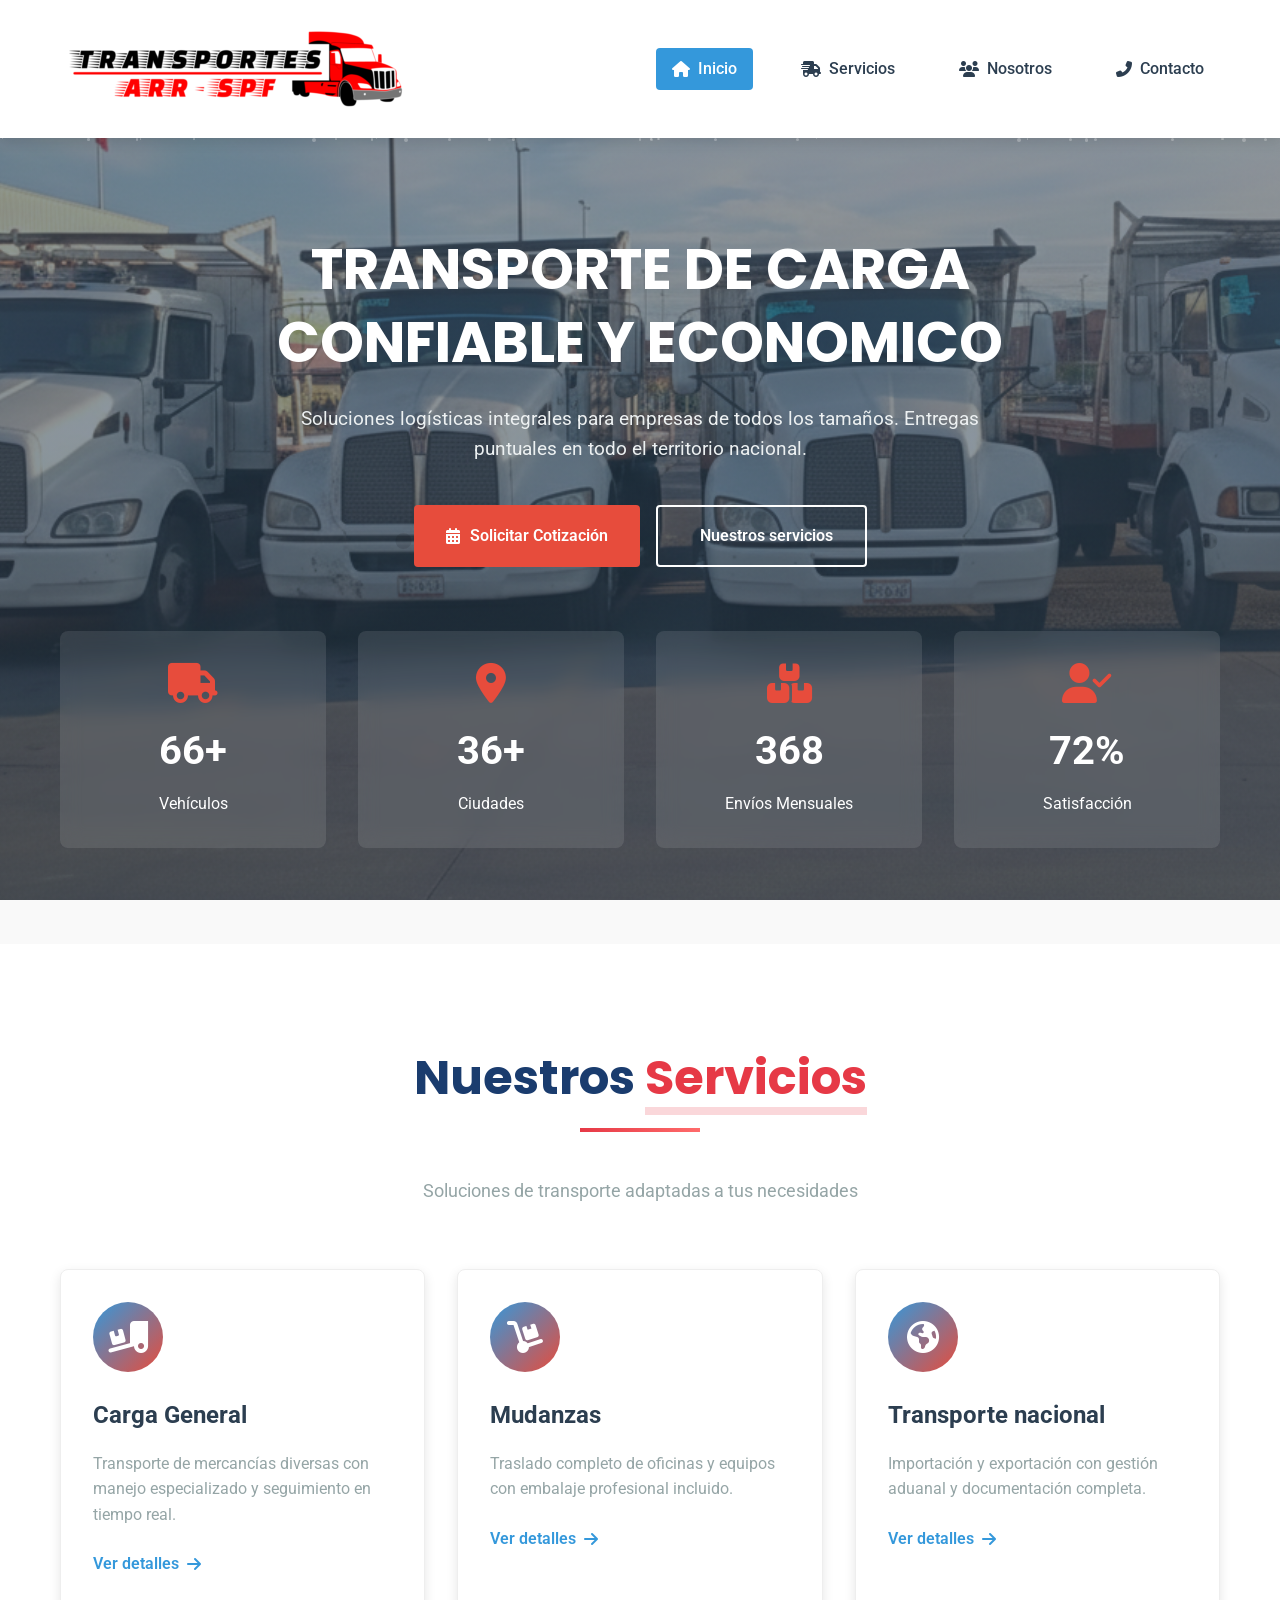
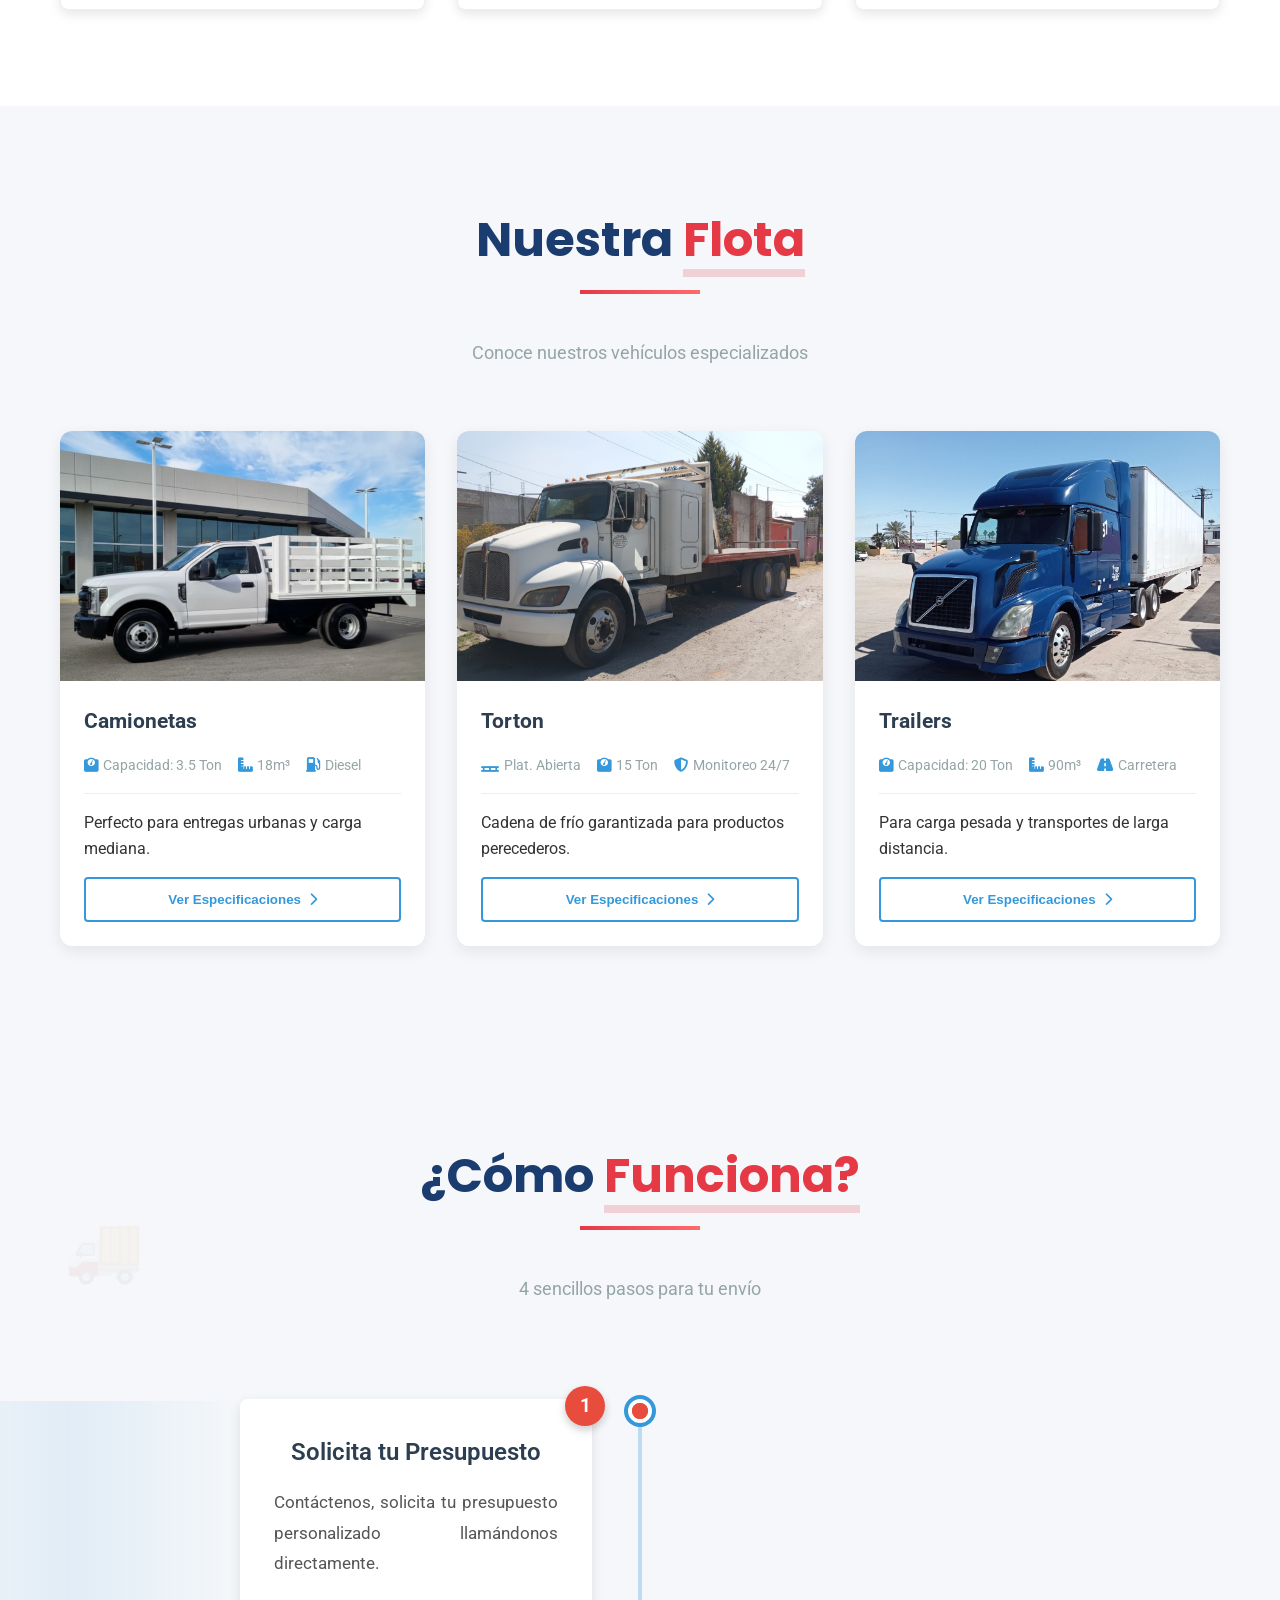
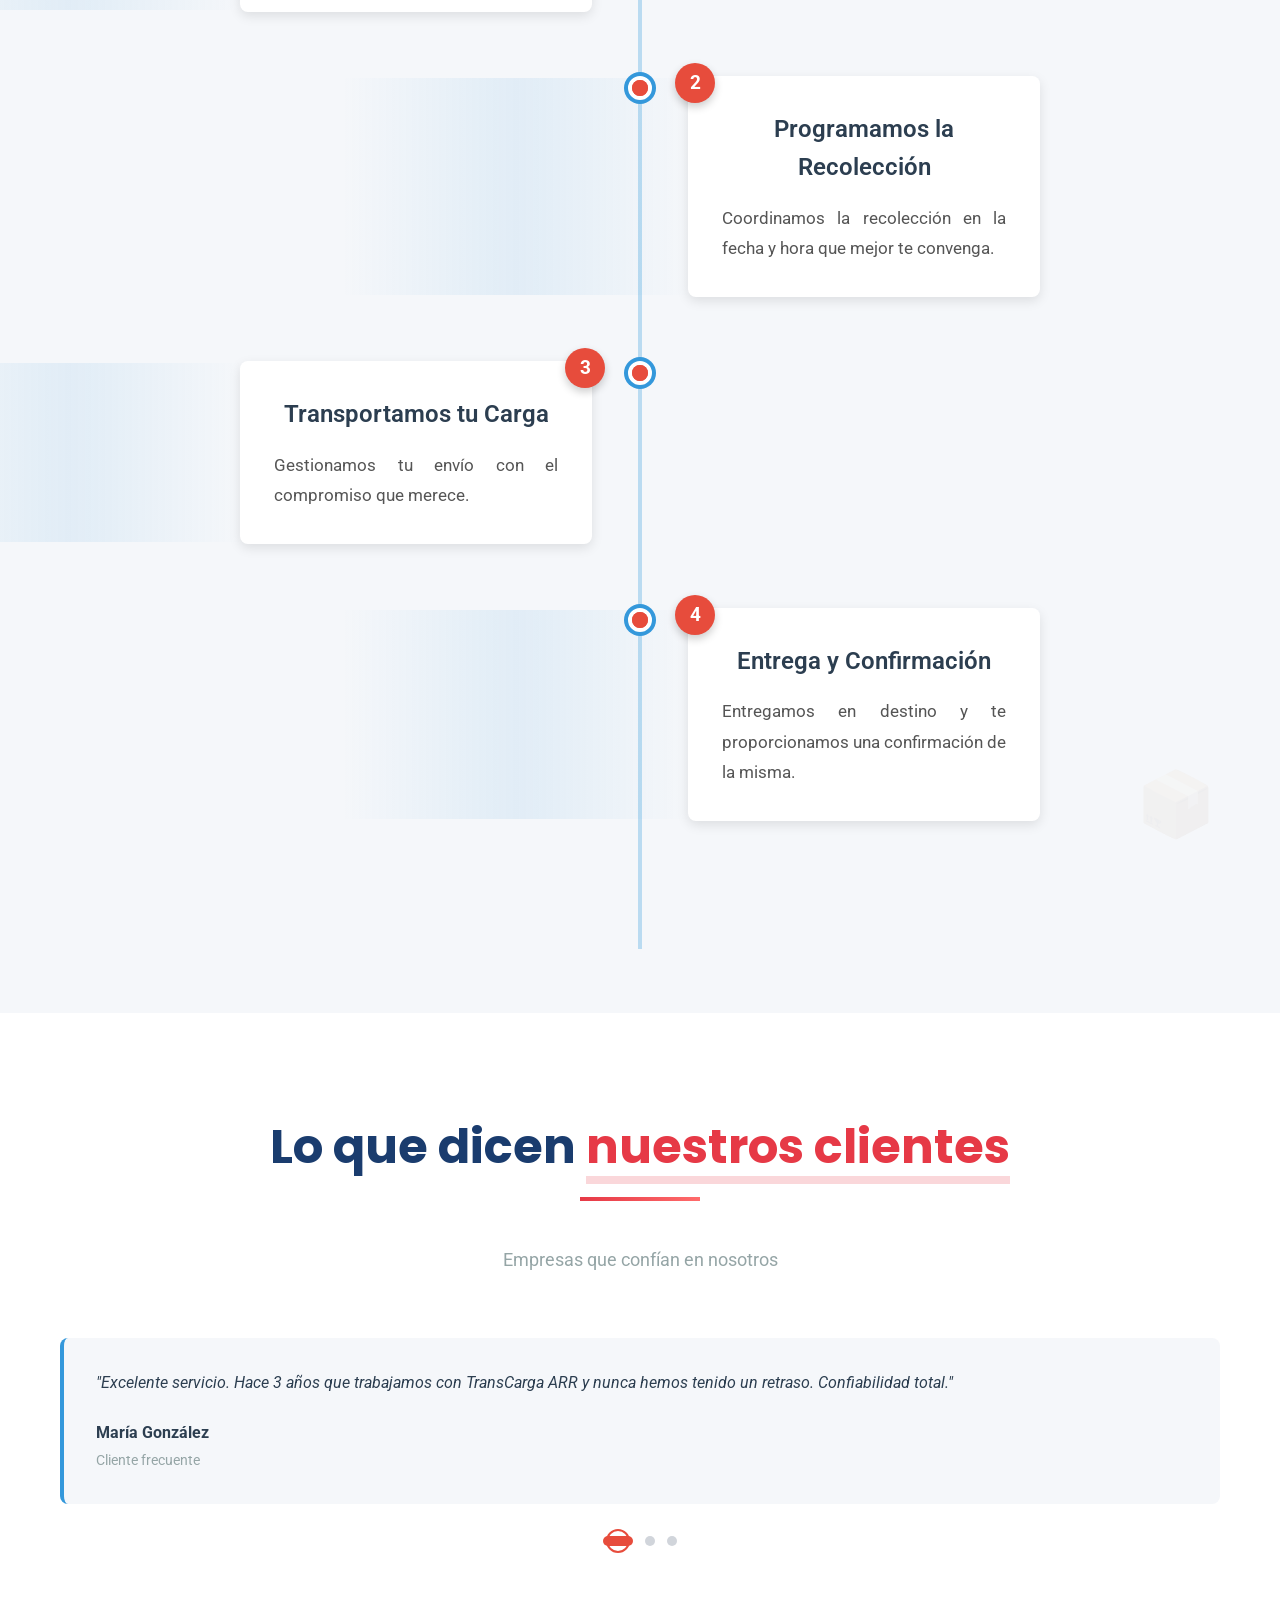
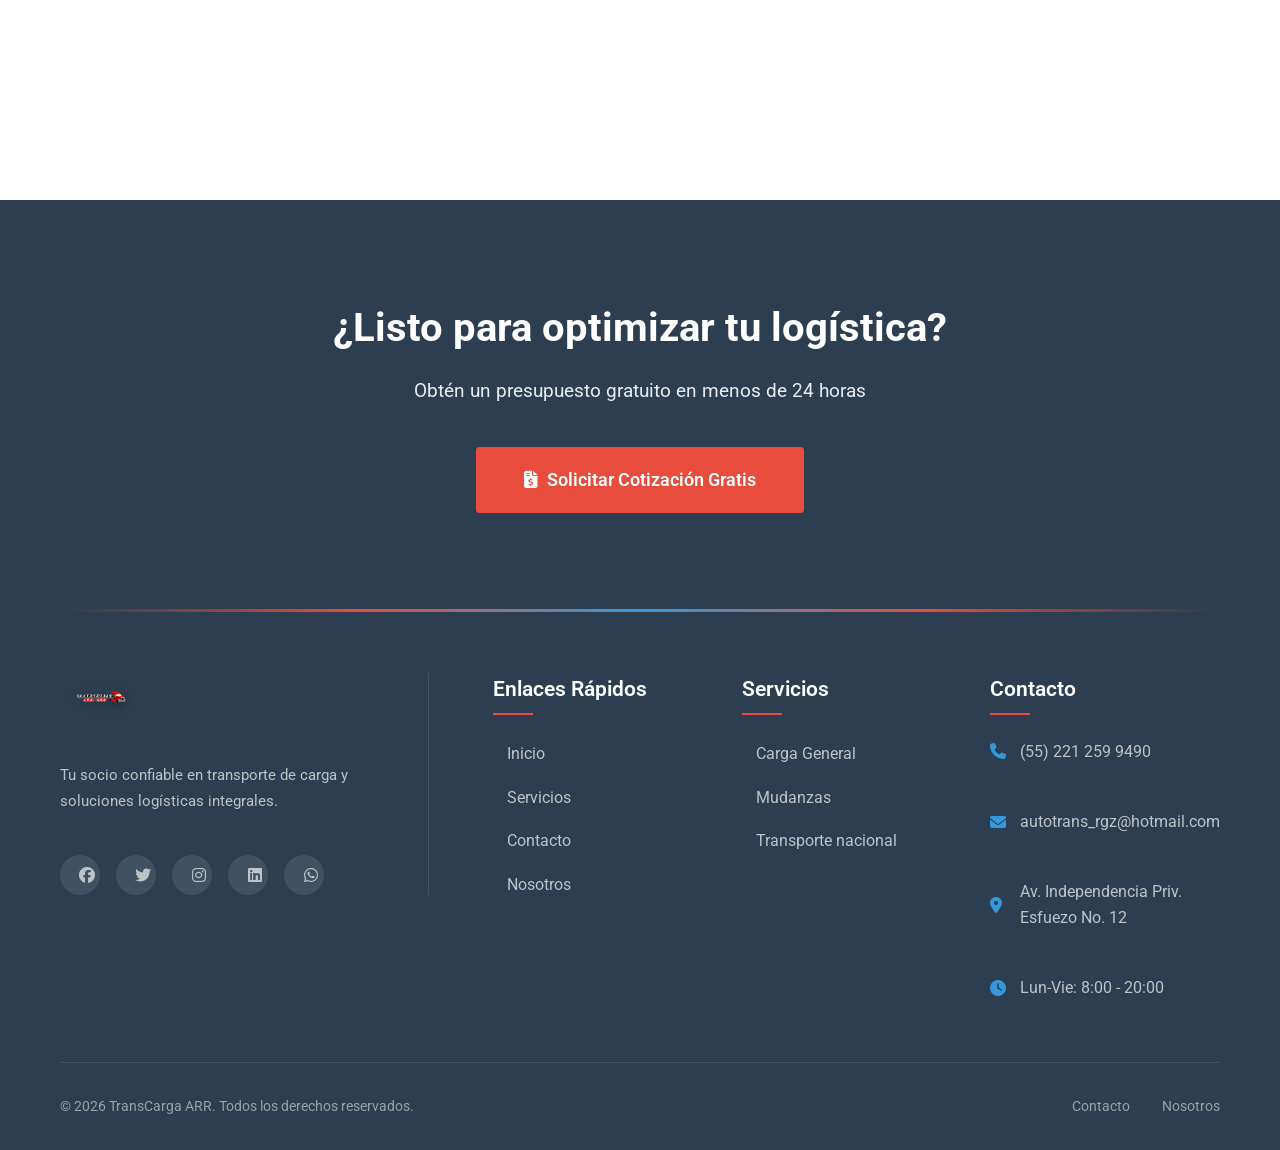
==== commit 02390743: "Subir cambios nuevos: actualización de archivos HTML, CSS e imágenes" ====
--- a/Index.html
+++ b/Index.html
@@ -17,8 +17,8 @@
         <div class="container">
             <nav class="navbar">
                 <a href="Index.html" class="logo">
-                    <img src="imageWEB/logoarr.png" alt="TransCarga ARR Logo" class="logo-img">
-                    <span>TransCarga</span>ARR
+                    <img src="imageWEB/logo6.png" alt="TransCarga ARR Logo" class="logo-img">
+                    
                 </a>
                 <ul class="nav-menu">
                     <li><a href="Index.html" class="nav-link active"><i class="fas fa-home"></i> Inicio</a></li>
@@ -298,7 +298,6 @@
                 <div class="footer-col">
                     <a href="Index.html" class="logo">
                         <img src="imageWEB/logoarr.png" alt="TransCarga ARR Logo" class="logo-img">
-                        <span>TransCarga</span>ARR
                     </a>
                     <p class="footer-description">
                         Tu socio confiable en transporte de carga y soluciones logísticas integrales.
@@ -644,5 +643,22 @@
         // Llamar a la función después de cargar
         setTimeout(initTypewriter, 500);
     </script>
+
+    <script>
+        document.addEventListener('DOMContentLoaded', function() {
+            document.body.classList.add('page-loaded');
+            document.querySelectorAll('a.nav-link').forEach(function(link) {
+                link.addEventListener('click', function(e) {
+                    var href = this.getAttribute('href');
+                    if (href && !href.startsWith('#') && !href.startsWith('javascript')) {
+                        e.preventDefault();
+                        document.body.classList.add('page-exit');
+                        document.body.classList.remove('page-loaded');
+                        setTimeout(function() { window.location.href = href; }, 200);
+                    }
+                });
+            });
+        });
+    </script>
 </body>
 </html>
